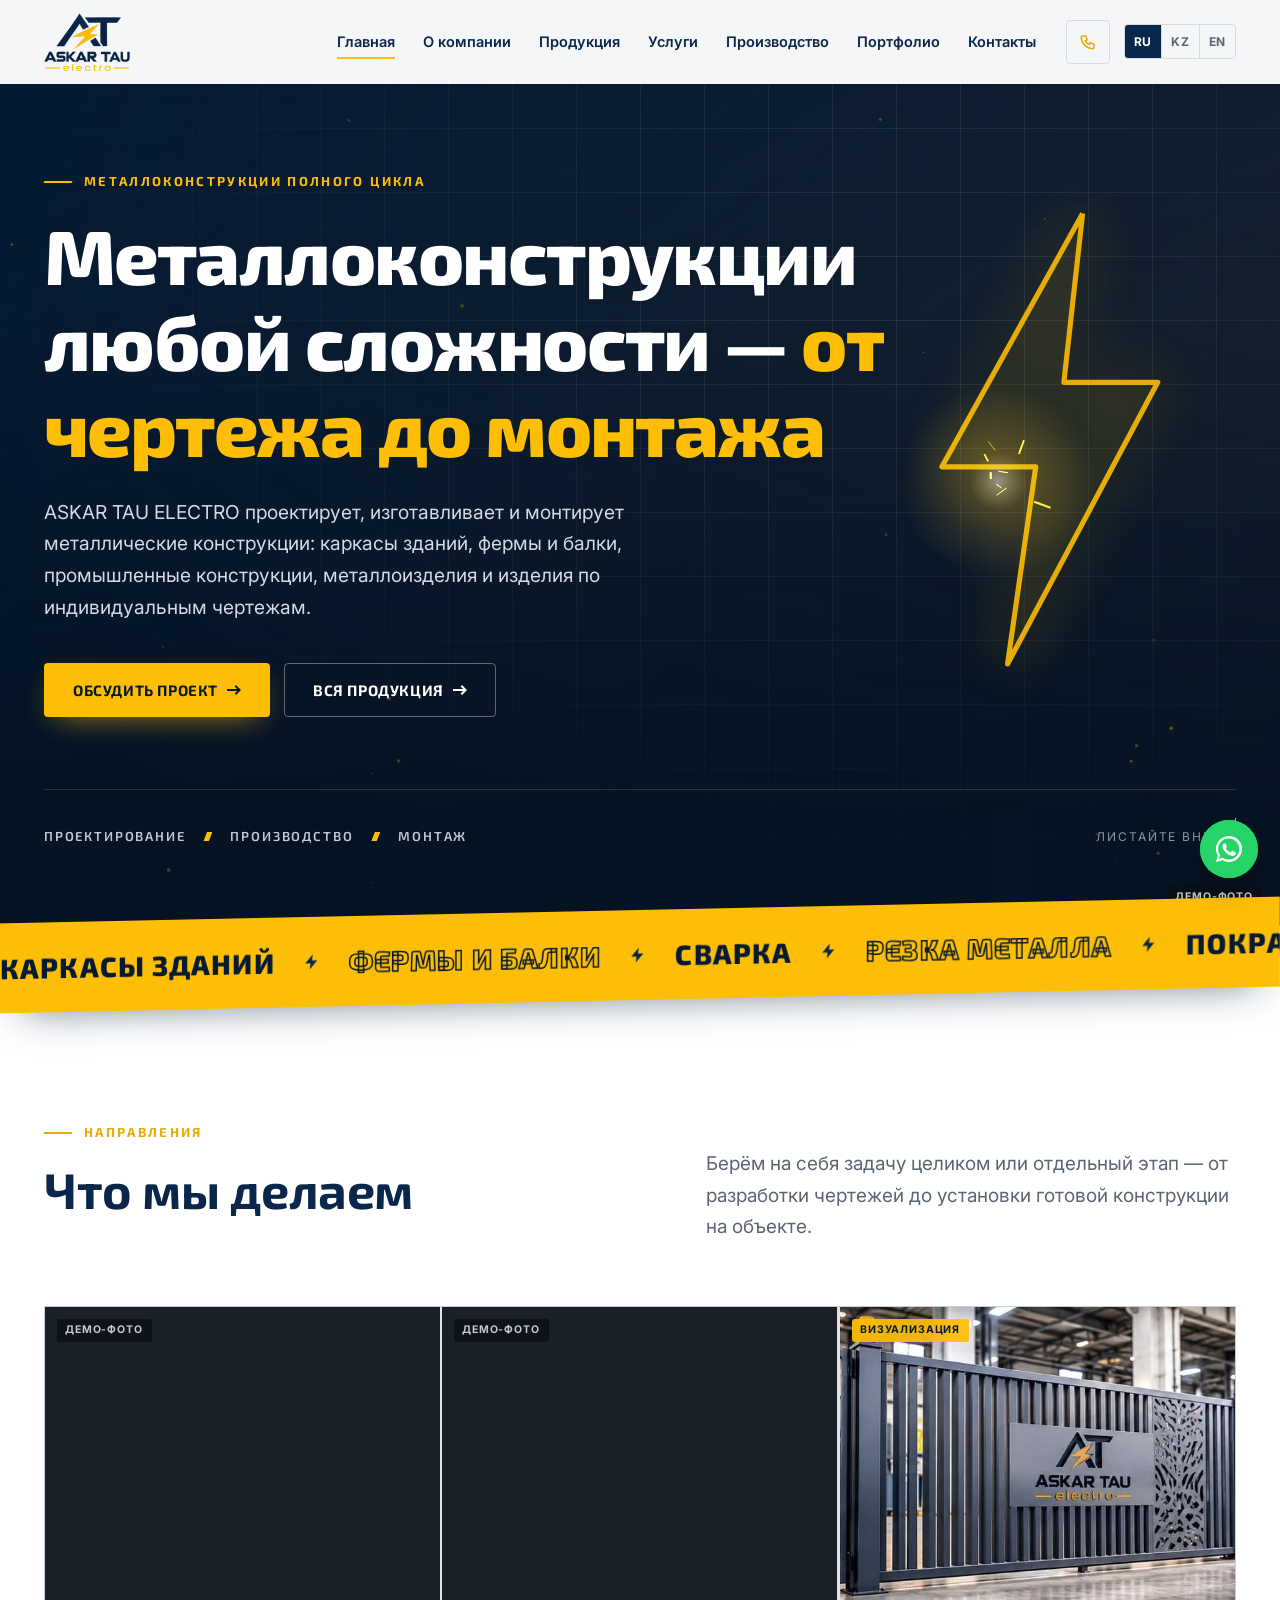
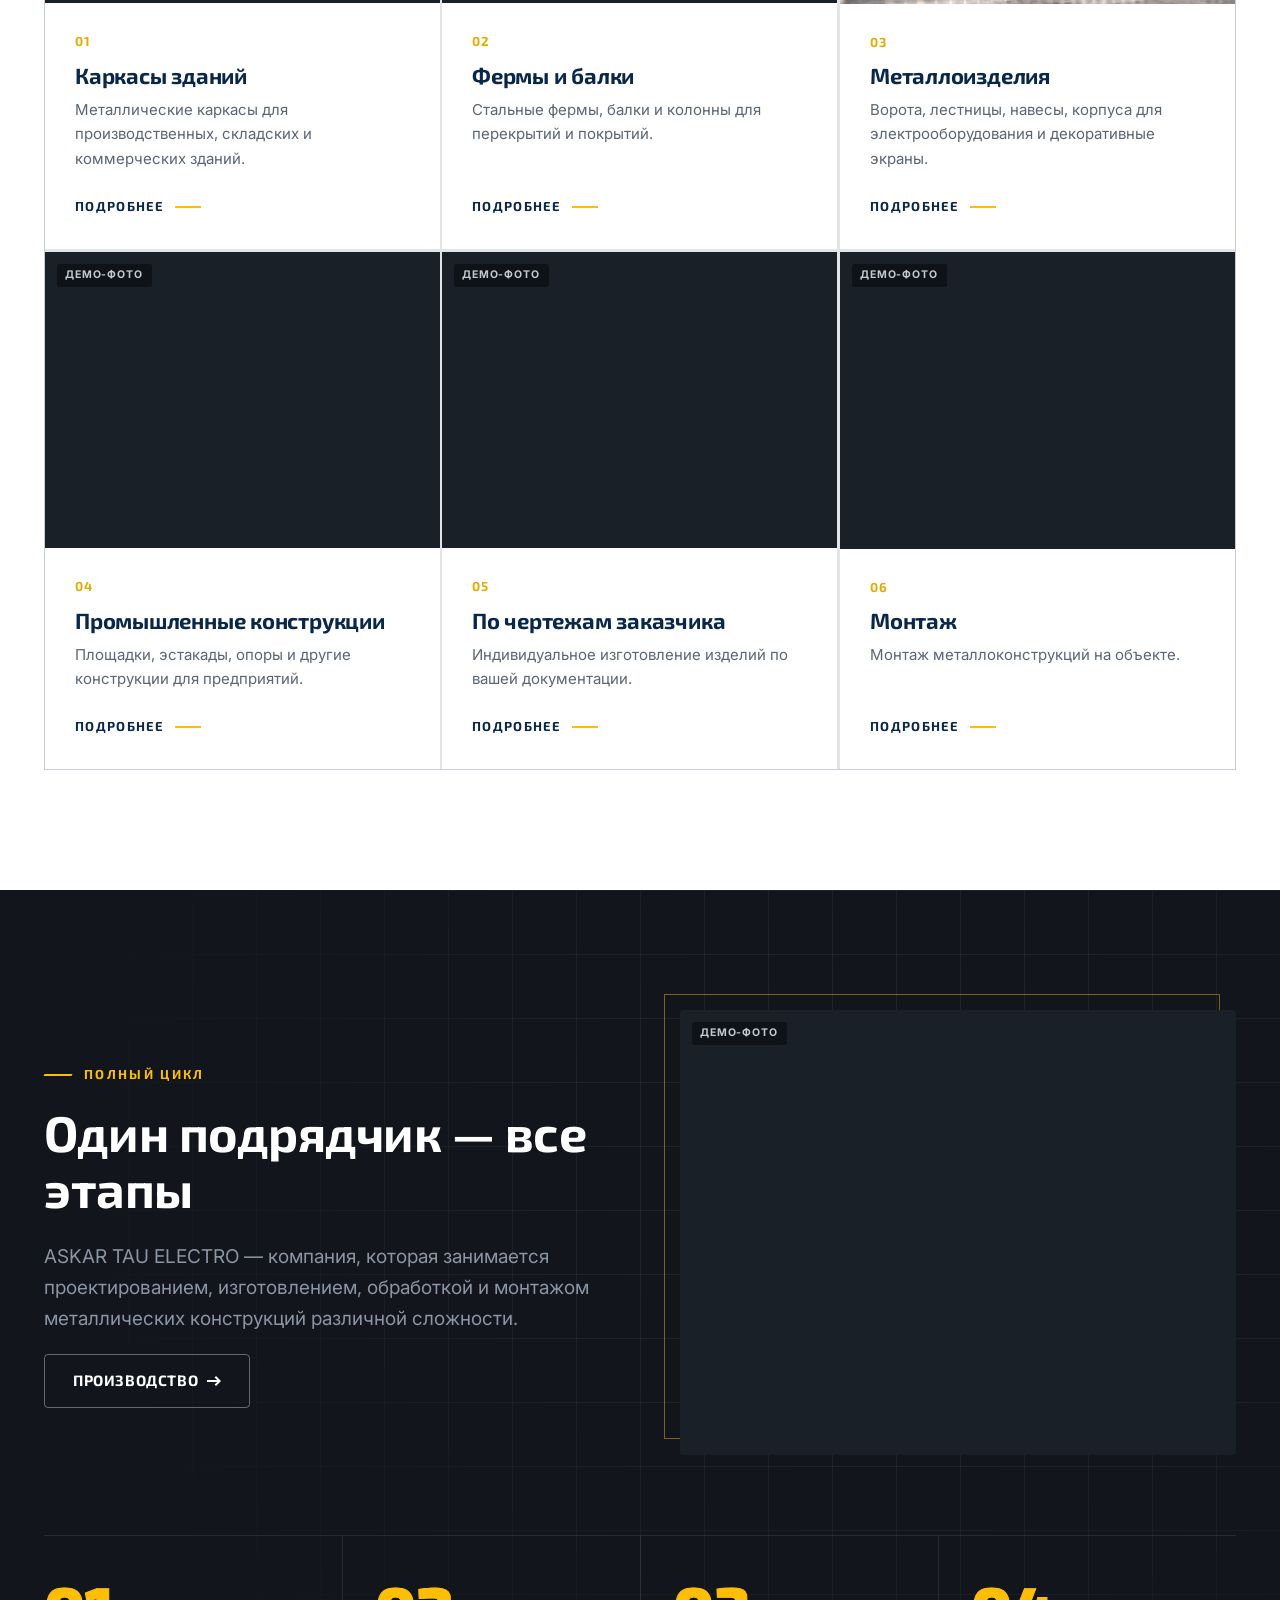
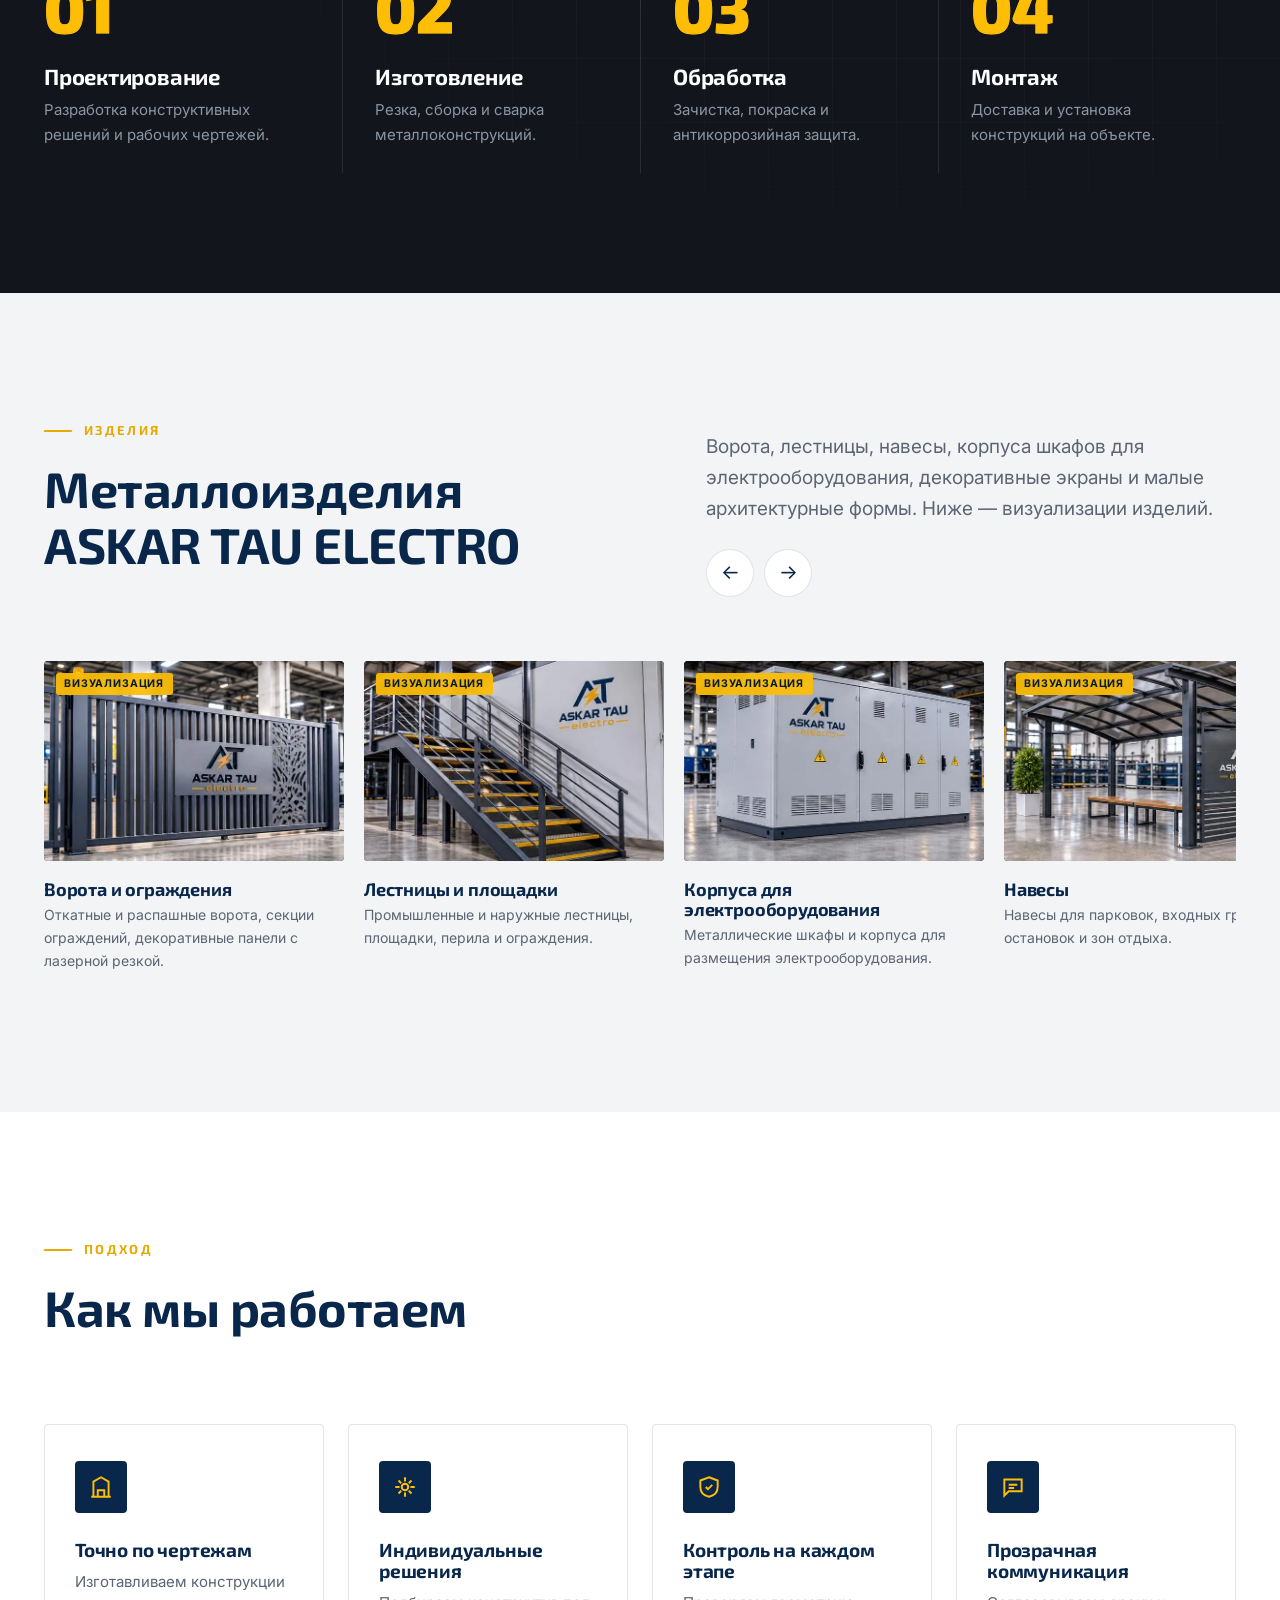
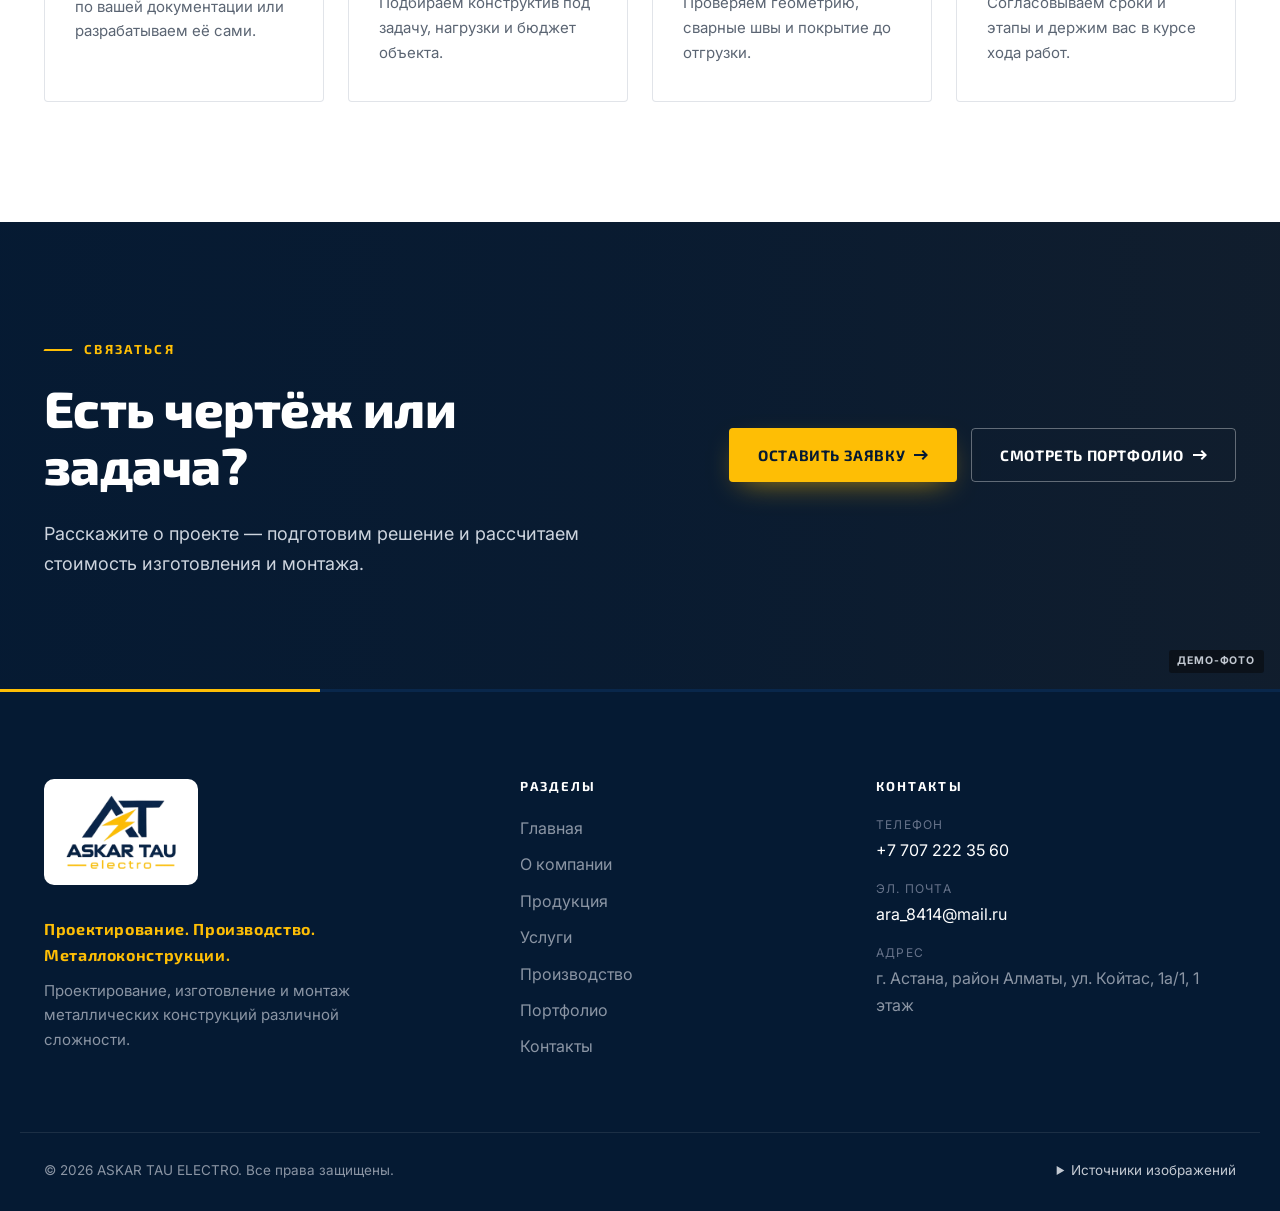
==== index.html @ 959a361f "Внутренние страницы: анимированные шапки, навигация по разделам, номера услуг, линия этапов, кнопки " ====
<!DOCTYPE html>
<html lang="ru">
<head>
  <meta charset="utf-8">
  <meta name="viewport" content="width=device-width, initial-scale=1">
  <title>ASKAR TAU ELECTRO — проектирование, производство и монтаж металлоконструкций</title>
  <meta name="description" content="ASKAR TAU ELECTRO: проектирование, изготовление и монтаж металлоконструкций — каркасы зданий, фермы, балки, промышленные конструкции и изделия по чертежам заказчика.">
  <meta name="theme-color" content="#09274b">
  <meta property="og:title" content="ASKAR TAU ELECTRO">
  <meta property="og:description" content="Проектирование. Производство. Металлоконструкции.">
  <meta property="og:image" content="assets/brand/logo-original.jpg">
  <link rel="icon" type="image/png" href="assets/brand/favicon.png">
  <link rel="apple-touch-icon" href="assets/brand/apple-touch-icon.png">
  <link rel="preconnect" href="https://fonts.googleapis.com">
  <link rel="preconnect" href="https://fonts.gstatic.com" crossorigin>
  <link rel="preconnect" href="https://images.unsplash.com">
  <link rel="stylesheet" href="https://fonts.googleapis.com/css2?family=Exo+2:wght@500;600;700;800&family=Inter:wght@400;500;600;700&display=swap">
  <link rel="stylesheet" href="assets/css/style.css?v=7">
  <link rel="stylesheet" href="assets/css/effects.css?v=7">
</head>
<body data-page="home">
<header id="site-header"></header>

<main>
  <!-- ============ HERO ============ -->
  <section class="hero">
    <div class="hero__media media">
      <img data-img="hero" data-eager fetchpriority="high" sizes="100vw" alt="">
    </div>
    <div class="grid-bg"></div>
    <div class="container hero__inner">
      <span class="eyebrow reveal" data-i18n="hero.eyebrow"></span>
      <h1 class="hero__title reveal reveal-d1" data-i18n="hero.title"></h1>
      <p class="hero__text reveal reveal-d2" data-i18n="hero.text"></p>
      <div class="hero__actions reveal reveal-d3">
        <a href="contacts.html#form" class="btn btn--primary" data-i18n="cta.discuss"></a>
        <a href="products.html" class="btn btn--ghost" data-i18n="cta.allProducts"></a>
      </div>
      <div class="hero__bar">
        <ul class="hero__chips">
          <li data-i18n="hero.chip1"></li><li data-i18n="hero.chip2"></li><li data-i18n="hero.chip3"></li>
        </ul>
        <span class="hero__scroll" data-i18n="hero.scroll"></span>
      </div>
    </div>
  </section>


  <!-- ============ БЕГУЩАЯ СТРОКА ============ -->
  <div class="ticker" aria-hidden="true"><div class="ticker__track"><span class="ticker__item" data-i18n="dir.frames"></span><span class="ticker__item" data-i18n="dir.trusses"></span><span class="ticker__item" data-i18n="tick.weld"></span><span class="ticker__item" data-i18n="tick.cut"></span><span class="ticker__item" data-i18n="tick.paint"></span><span class="ticker__item" data-i18n="hero.chip3"></span><span class="ticker__item" data-i18n="tick.items"></span><span class="ticker__item" data-i18n="hero.chip1"></span><span class="ticker__item" data-i18n="dir.frames"></span><span class="ticker__item" data-i18n="dir.trusses"></span><span class="ticker__item" data-i18n="tick.weld"></span><span class="ticker__item" data-i18n="tick.cut"></span><span class="ticker__item" data-i18n="tick.paint"></span><span class="ticker__item" data-i18n="hero.chip3"></span><span class="ticker__item" data-i18n="tick.items"></span><span class="ticker__item" data-i18n="hero.chip1"></span></div></div>

  <!-- ============ НАПРАВЛЕНИЯ ============ -->
  <section class="section">
    <div class="container">
      <div class="section-head">
        <div>
          <span class="eyebrow" data-i18n="home.dirs.eyebrow"></span>
          <h2 class="h2 reveal" data-i18n="home.dirs.title"></h2>
        </div>
        <p class="lead reveal reveal-d1" data-i18n="home.dirs.text"></p>
      </div>
      <div class="cards">
        <a href="products.html#frames" class="card reveal">
          <div class="media"><img data-img="frames" data-max="1080" data-sizes="(max-width:680px) 100vw, (max-width:1080px) 50vw, 33vw" alt=""></div>
          <div class="card__body"><span class="card__num">01</span><h3 class="card__title" data-i18n="dir.frames"></h3><p class="card__text" data-i18n="dir.frames.t"></p><span class="card__link" data-i18n="cta.more"></span></div>
        </a>
        <a href="products.html#trusses" class="card reveal reveal-d1">
          <div class="media"><img data-img="trusses" data-max="1080" data-sizes="(max-width:680px) 100vw, (max-width:1080px) 50vw, 33vw" alt=""></div>
          <div class="card__body"><span class="card__num">02</span><h3 class="card__title" data-i18n="dir.trusses"></h3><p class="card__text" data-i18n="dir.trusses.t"></p><span class="card__link" data-i18n="cta.more"></span></div>
        </a>
        <a href="products.html#gates" class="card reveal reveal-d2">
          <div class="media"><img data-img="pGateLaser" data-max="1080" data-sizes="(max-width:680px) 100vw, (max-width:1080px) 50vw, 33vw" alt=""></div>
          <div class="card__body"><span class="card__num">03</span><h3 class="card__title" data-i18n="prod.g2"></h3><p class="card__text" data-i18n="dir.items.t"></p><span class="card__link" data-i18n="cta.more"></span></div>
        </a>
        <a href="products.html#industrial" class="card reveal">
          <div class="media"><img data-img="industrial" data-max="1080" data-sizes="(max-width:680px) 100vw, (max-width:1080px) 50vw, 33vw" alt=""></div>
          <div class="card__body"><span class="card__num">04</span><h3 class="card__title" data-i18n="dir.industrial"></h3><p class="card__text" data-i18n="dir.industrial.t"></p><span class="card__link" data-i18n="cta.more"></span></div>
        </a>
        <a href="products.html#custom" class="card reveal reveal-d1">
          <div class="media"><img data-img="drawing" data-max="1080" data-sizes="(max-width:680px) 100vw, (max-width:1080px) 50vw, 33vw" alt=""></div>
          <div class="card__body"><span class="card__num">05</span><h3 class="card__title" data-i18n="dir.custom"></h3><p class="card__text" data-i18n="dir.custom.t"></p><span class="card__link" data-i18n="cta.more"></span></div>
        </a>
        <a href="services.html#montage" class="card reveal reveal-d2">
          <div class="media"><img data-img="montage" data-max="1080" data-sizes="(max-width:680px) 100vw, (max-width:1080px) 50vw, 33vw" alt=""></div>
          <div class="card__body"><span class="card__num">06</span><h3 class="card__title" data-i18n="dir.montage"></h3><p class="card__text" data-i18n="dir.montage.t"></p><span class="card__link" data-i18n="cta.more"></span></div>
        </a>
      </div>
    </div>
  </section>

  <!-- ============ ПОЛНЫЙ ЦИКЛ ============ -->
  <section class="section section--dark grid-bg">
    <div class="container">
      <div class="split-media">
        <div>
          <span class="eyebrow" data-i18n="home.cycle.eyebrow"></span>
          <h2 class="h2 reveal" data-i18n="home.cycle.title"></h2>
          <p class="lead reveal reveal-d1" data-i18n="about.lead"></p>
          <a href="production.html" class="btn btn--ghost reveal reveal-d2" data-i18n="nav.production"></a>
        </div>
        <div class="frame-deco reveal reveal-d1">
          <div class="media"><img data-img="welding" data-max="1600" data-sizes="(max-width:1080px) 100vw, 50vw" alt=""></div>
        </div>
      </div>
      <div class="cycle">
        <div class="cycle__item reveal"><div class="cycle__num">01</div><h3 data-i18n="cycle.1"></h3><p data-i18n="cycle.1.t"></p></div>
        <div class="cycle__item reveal reveal-d1"><div class="cycle__num">02</div><h3 data-i18n="cycle.2"></h3><p data-i18n="cycle.2.t"></p></div>
        <div class="cycle__item reveal reveal-d2"><div class="cycle__num">03</div><h3 data-i18n="cycle.3"></h3><p data-i18n="cycle.3.t"></p></div>
        <div class="cycle__item reveal reveal-d3"><div class="cycle__num">04</div><h3 data-i18n="cycle.4"></h3><p data-i18n="cycle.4.t"></p></div>
      </div>
    </div>
  </section>

  <!-- ============ ИЗДЕЛИЯ (визуализации) ============ -->
  <section class="section section--paper">
    <div class="container">
      <div class="section-head">
        <div>
          <span class="eyebrow" data-i18n="home.items.eyebrow"></span>
          <h2 class="h2 reveal" data-i18n="home.items.title"></h2>
        </div>
        <div>
          <p class="lead reveal reveal-d1" data-i18n="home.items.text"></p>
          <div class="rail-controls" style="margin-top:24px">
            <button class="rail-btn" type="button" data-rail="-1" aria-label="Назад">←</button>
            <button class="rail-btn" type="button" data-rail="1" aria-label="Вперёд">→</button>
          </div>
        </div>
      </div>
      <div class="rail" id="rail">
        <a class="rail__item" href="products.html#gates"><div class="media"><img data-img="pGateLaser" alt=""></div><h3 data-i18n="prod.gates"></h3><p data-i18n="prod.gates.t"></p></a>
        <a class="rail__item" href="products.html#stairs"><div class="media"><img data-img="pStairsYellow" alt=""></div><h3 data-i18n="prod.stairs"></h3><p data-i18n="prod.stairs.t"></p></a>
        <a class="rail__item" href="products.html#cabinets"><div class="media"><img data-img="pCabinetClosed" alt=""></div><h3 data-i18n="prod.cabinets"></h3><p data-i18n="prod.cabinets.t"></p></a>
        <a class="rail__item" href="products.html#canopies"><div class="media"><img data-img="pCanopyArch" alt=""></div><h3 data-i18n="prod.canopies"></h3><p data-i18n="prod.canopies.t"></p></a>
        <a class="rail__item" href="products.html#screens"><div class="media"><img data-img="pAcOrnament" alt=""></div><h3 data-i18n="prod.screens"></h3><p data-i18n="prod.screens.t"></p></a>
        <a class="rail__item" href="products.html#urban"><div class="media"><img data-img="pUrban" alt=""></div><h3 data-i18n="prod.urban"></h3><p data-i18n="prod.urban.t"></p></a>
      </div>
    </div>
  </section>

  <!-- ============ ПОДХОД ============ -->
  <section class="section">
    <div class="container">
      <div class="section-head section-head--single">
        <div><span class="eyebrow" data-i18n="home.approach.eyebrow"></span><h2 class="h2 reveal" data-i18n="home.approach.title"></h2></div>
      </div>
      <div class="approach">
        <div class="approach__item reveal">
          <div class="approach__icon"><svg viewBox="0 0 24 24"><path d="M3 21h18M5 21V7l7-4 7 4v14M9 21v-6h6v6"/></svg></div>
          <h3 data-i18n="appr.1"></h3><p data-i18n="appr.1.t"></p>
        </div>
        <div class="approach__item reveal reveal-d1">
          <div class="approach__icon"><svg viewBox="0 0 24 24"><path d="M12 3v4M12 17v4M3 12h4M17 12h4M6 6l2.5 2.5M15.5 15.5 18 18M6 18l2.5-2.5M15.5 8.5 18 6"/><circle cx="12" cy="12" r="3"/></svg></div>
          <h3 data-i18n="appr.2"></h3><p data-i18n="appr.2.t"></p>
        </div>
        <div class="approach__item reveal reveal-d2">
          <div class="approach__icon"><svg viewBox="0 0 24 24"><path d="M9 12l2 2 4-4"/><path d="M12 3l8 3v6c0 5-3.5 8-8 9-4.5-1-8-4-8-9V6z"/></svg></div>
          <h3 data-i18n="appr.3"></h3><p data-i18n="appr.3.t"></p>
        </div>
        <div class="approach__item reveal reveal-d3">
          <div class="approach__icon"><svg viewBox="0 0 24 24"><path d="M4 5h16v11H8l-4 4z"/><path d="M8 10h8M8 13h5"/></svg></div>
          <h3 data-i18n="appr.4"></h3><p data-i18n="appr.4.t"></p>
        </div>
      </div>
    </div>
  </section>

  <!-- ============ CTA ============ -->
  <section class="cta">
    <div class="media"><img data-img="ctaSparks" data-sizes="100vw" alt=""></div>
    <div class="container cta__inner">
      <div>
        <span class="eyebrow" data-i18n="cta.contact"></span>
        <h2 class="reveal" data-i18n="home.cta.title"></h2>
        <p class="reveal reveal-d1" data-i18n="home.cta.text"></p>
      </div>
      <div class="cta__actions reveal reveal-d2">
        <a href="contacts.html#form" class="btn btn--primary" data-i18n="cta.request"></a>
        <a href="portfolio.html" class="btn btn--ghost" data-i18n="cta.portfolio"></a>
      </div>
    </div>
  </section>
</main>

<footer id="site-footer"></footer>

<script src="assets/js/config.js?v=7"></script>
<script src="assets/js/images.js?v=7"></script>
<script src="assets/js/i18n.js?v=7"></script>
<script src="assets/js/main.js?v=7"></script>
<script src="assets/js/effects.js?v=7"></script>
<script>
  // Прокрутка ленты изделий кнопками
  document.querySelectorAll("[data-rail]").forEach(function (b) {
    b.addEventListener("click", function () {
      var r = document.getElementById("rail");
      r.scrollBy({ left: r.clientWidth * 0.8 * parseInt(b.dataset.rail, 10), behavior: "smooth" });
    });
  });
</script>
</body>
</html>
---- assets/css/style.css ----
/* =====================================================================
   ASKAR TAU ELECTRO — стили сайта
   Фирменные цвета взяты из логотипа:
     тёмно-синий  #09274B   ·   жёлтый (молния) #FEBE05
   ===================================================================== */
:root {
  --navy: #09274b;
  --navy-700: #0d3260;
  --navy-900: #051a33;
  --yellow: #febe05;
  --yellow-600: #e6aa00;
  --graphite: #12161c;
  --graphite-2: #1a2028;
  --graphite-3: #242b35;
  --steel: #8b95a4;
  --steel-light: #c3c9d2;
  --paper: #f3f4f6;
  --white: #ffffff;
  --ink: #0f141a;
  --muted: #5b6573;
  --line-dark: rgba(255, 255, 255, .09);
  --line-light: rgba(9, 39, 75, .12);

  --font-head: "Exo 2", "Segoe UI", system-ui, sans-serif;
  --font-body: "Inter", "Segoe UI", system-ui, -apple-system, sans-serif;

  --radius: 4px;
  --radius-lg: 10px;
  --container: 1240px;
  --header-h: 84px;
  --ease: cubic-bezier(.2, .7, .2, 1);
  --shadow: 0 20px 50px -20px rgba(5, 26, 51, .35);
}

/* ---------- База ---------- */
*, *::before, *::after { box-sizing: border-box; }
html { scroll-behavior: smooth; -webkit-text-size-adjust: 100%; }
body {
  margin: 0; font-family: var(--font-body); font-size: 16px; line-height: 1.65;
  color: var(--ink); background: var(--white); -webkit-font-smoothing: antialiased;
}
body.no-scroll, body.menu-open { overflow: hidden; }
img { max-width: 100%; display: block; }
a { color: inherit; text-decoration: none; }
h1, h2, h3, h4 { font-family: var(--font-head); line-height: 1.12; margin: 0 0 .5em; letter-spacing: -.01em; }
p { margin: 0 0 1em; }
ul { margin: 0; padding: 0; list-style: none; }
button { font: inherit; cursor: pointer; }
:focus-visible { outline: 2px solid var(--yellow); outline-offset: 3px; }
.sr-only { position: absolute; width: 1px; height: 1px; overflow: hidden; clip: rect(0 0 0 0); white-space: nowrap; }
.container { width: 100%; max-width: var(--container); margin: 0 auto; padding: 0 24px; }
[hidden] { display: none !important; }

/* ---------- Кнопки ---------- */
.btn {
  display: inline-flex; align-items: center; justify-content: center; gap: .6em;
  height: 54px; padding: 0 28px; border-radius: var(--radius); border: 1px solid transparent;
  font-family: var(--font-head); font-weight: 700; font-size: 15px; letter-spacing: .04em; text-transform: uppercase;
  transition: background .25s var(--ease), color .25s var(--ease), border-color .25s var(--ease), transform .25s var(--ease);
  white-space: nowrap;
}
.btn::after { content: ""; width: 14px; height: 10px; background: currentColor;
  -webkit-mask: url("data:image/svg+xml,%3Csvg xmlns='http://www.w3.org/2000/svg' viewBox='0 0 14 10'%3E%3Cpath d='M9 0l5 5-5 5-1.4-1.4L10.2 6H0V4h10.2L7.6 1.4z'/%3E%3C/svg%3E") center/contain no-repeat;
          mask: url("data:image/svg+xml,%3Csvg xmlns='http://www.w3.org/2000/svg' viewBox='0 0 14 10'%3E%3Cpath d='M9 0l5 5-5 5-1.4-1.4L10.2 6H0V4h10.2L7.6 1.4z'/%3E%3C/svg%3E") center/contain no-repeat;
  transition: transform .25s var(--ease); }
.btn:hover::after { transform: translateX(4px); }
.btn--primary { background: var(--yellow); color: var(--navy-900); }
.btn--primary:hover { background: #ffd034; }
.btn--ghost { border-color: rgba(255, 255, 255, .35); color: var(--white); }
.btn--ghost:hover { border-color: var(--yellow); color: var(--yellow); }
.btn--navy { background: var(--navy); color: var(--white); }
.btn--navy:hover { background: var(--navy-700); }
.btn--outline { border-color: var(--line-light); color: var(--navy); }
.btn--outline:hover { border-color: var(--navy); }
.btn--sm { height: 44px; padding: 0 20px; font-size: 13px; }
.btn--sm::after { display: none; }

/* ---------- Шапка ---------- */
.header {
  position: fixed; inset: 0 0 auto; z-index: 100; height: var(--header-h);
  background: rgba(255, 255, 255, .96); backdrop-filter: saturate(1.4) blur(12px); -webkit-backdrop-filter: saturate(1.4) blur(12px);
  border-bottom: 1px solid transparent; transition: box-shadow .3s, border-color .3s, height .3s;
}
.header.is-scrolled { box-shadow: 0 10px 30px -18px rgba(5, 26, 51, .35); border-bottom-color: var(--line-light); }
.header::after { content: ""; position: absolute; left: 0; bottom: -1px; height: 2px; width: 100%;
  background: linear-gradient(90deg, var(--yellow) 0 120px, transparent 120px); transform-origin: left; transform: scaleX(0); transition: transform .5s var(--ease); }
.header.is-scrolled::after { transform: scaleX(1); }
.header__inner { height: 100%; display: flex; align-items: center; gap: 28px; }
.header__logo { flex: none; display: block; }
.header__logo img { height: 58px; width: auto; }
.nav { display: flex; align-items: center; gap: 4px; margin-left: auto; }
.nav__link {
  position: relative; padding: 10px 12px; font-size: 14.5px; font-weight: 600; color: var(--navy);
  border-radius: var(--radius); transition: color .2s;
}
.nav__link::after { content: ""; position: absolute; left: 12px; right: 12px; bottom: 4px; height: 2px; background: var(--yellow);
  transform: scaleX(0); transform-origin: left; transition: transform .3s var(--ease); }
.nav__link:hover::after, .nav__link.is-active::after { transform: scaleX(1); }
.nav__mobile-extra { display: none; }
.header__actions { display: flex; align-items: center; gap: 14px; }
.lang { display: inline-flex; border: 1px solid var(--line-light); border-radius: var(--radius); overflow: hidden; }
.lang__btn { border: 0; background: none; padding: 7px 9px; font-size: 12px; font-weight: 700; letter-spacing: .06em; color: var(--muted); }
.lang__btn + .lang__btn { border-left: 1px solid var(--line-light); }
.lang__btn.is-active { background: var(--navy); color: var(--white); }
.burger { display: none; width: 46px; height: 46px; border: 1px solid var(--line-light); border-radius: var(--radius); background: none; position: relative; }
.burger span:not(.sr-only) { position: absolute; left: 12px; right: 12px; height: 2px; background: var(--navy); transition: transform .3s, opacity .3s; }
.burger span:nth-child(1) { top: 15px; } .burger span:nth-child(2) { top: 22px; } .burger span:nth-child(3) { top: 29px; }
.menu-open .burger span:nth-child(1) { transform: translateY(7px) rotate(45deg); }
.menu-open .burger span:nth-child(2) { opacity: 0; }
.menu-open .burger span:nth-child(3) { transform: translateY(-7px) rotate(-45deg); }

/* ---------- Общие секции ---------- */
.section { padding: 120px 0; position: relative; }
.section--dark { background: var(--graphite); color: var(--steel-light); }
.section--dark h2, .section--dark h3 { color: var(--white); }
.section--paper { background: var(--paper); }
.section--navy { background: var(--navy-900); color: var(--steel-light); }
.section--navy h2, .section--navy h3 { color: var(--white); }
.grid-bg::before { /* «инженерная» сетка */
  content: ""; position: absolute; inset: 0; pointer-events: none;
  background-image: linear-gradient(var(--line-dark) 1px, transparent 1px), linear-gradient(90deg, var(--line-dark) 1px, transparent 1px);
  background-size: 64px 64px; mask-image: radial-gradient(ellipse at 70% 30%, #000 0%, transparent 70%);
  -webkit-mask-image: radial-gradient(ellipse at 70% 30%, #000 0%, transparent 70%);
}
.section > .container { position: relative; }
.eyebrow {
  display: inline-flex; align-items: center; gap: 12px; margin-bottom: 18px;
  font-family: var(--font-head); font-size: 13px; font-weight: 700; letter-spacing: .18em; text-transform: uppercase; color: var(--yellow-600);
}
.section--dark .eyebrow, .section--navy .eyebrow, .hero .eyebrow, .page-hero .eyebrow, .cta .eyebrow { color: var(--yellow); }
.eyebrow::before { content: ""; width: 28px; height: 2px; background: currentColor; transform: skewX(-30deg); }
.h2 { font-size: clamp(30px, 4vw, 50px); font-weight: 700; color: var(--navy); max-width: 16em; }
.section--dark .h2, .section--navy .h2 { color: var(--white); }
.lead { font-size: clamp(17px, 1.5vw, 19px); color: var(--muted); max-width: 62ch; }
.section--dark .lead, .section--navy .lead { color: var(--steel); }
.section-head { display: grid; grid-template-columns: 1.1fr 1fr; gap: 40px 80px; align-items: end; margin-bottom: 64px; }
.section-head .lead { margin: 0; }
.section-head--single { grid-template-columns: 1fr; }

/* ---------- Медиа и бейджи ---------- */
.media { position: relative; overflow: hidden; background: var(--graphite-2); }
.media img { width: 100%; height: 100%; object-fit: cover; opacity: 0; transform: scale(1.02);
  transition: opacity .7s var(--ease), transform 1.2s var(--ease); }
.media img.is-loaded { opacity: 1; transform: none; }
.badge {
  position: absolute; z-index: 3; top: 12px; left: 12px; padding: 4px 9px 4px 8px; border-radius: 3px;
  font-size: 10.5px; font-weight: 700; letter-spacing: .08em; text-transform: uppercase; line-height: 1.4;
  background: rgba(10, 14, 20, .72); color: var(--steel-light); backdrop-filter: blur(6px); -webkit-backdrop-filter: blur(6px);
  pointer-events: none;
}
.badge--render { background: rgba(254, 190, 5, .92); color: var(--navy-900); }
.ph {
  display: inline-flex; align-items: center; gap: 8px; color: var(--steel); font-style: normal; font-size: .95em;
}
.ph::before { content: ""; width: 6px; height: 6px; border-radius: 50%; background: var(--yellow); box-shadow: 0 0 0 4px rgba(254, 190, 5, .18); }

/* ---------- HERO (главная) ---------- */
.hero { position: relative; min-height: 100svh; display: flex; align-items: flex-end; color: var(--white); background: var(--navy-900); overflow: hidden; }
.hero__media { position: absolute; inset: 0; }
.hero__media img { animation: heroZoom 18s var(--ease) forwards; }
@keyframes heroZoom { from { transform: scale(1.12); } to { transform: scale(1); } }
.hero__media::after { content: ""; position: absolute; inset: 0; z-index: 1;
  background:
    linear-gradient(180deg, rgba(5, 26, 51, .55) 0%, rgba(5, 26, 51, .25) 35%, rgba(5, 18, 34, .92) 88%),
    linear-gradient(90deg, rgba(5, 26, 51, .92) 0%, rgba(5, 26, 51, .45) 55%, rgba(5, 26, 51, .1) 100%); }
.hero .grid-bg { position: absolute; inset: 0; z-index: 1; }
.hero__inner { position: relative; z-index: 2; padding: calc(var(--header-h) + 80px) 24px 72px; width: 100%; }
.hero__title { font-size: clamp(38px, 6vw, 84px); font-weight: 800; max-width: 13em; margin-bottom: 28px; letter-spacing: -.02em; }
.hero__title em { font-style: normal; color: var(--yellow); }
.hero__text { font-size: clamp(17px, 1.5vw, 20px); max-width: 58ch; color: #d4dae3; margin-bottom: 40px; }
.hero__actions { display: flex; flex-wrap: wrap; gap: 14px; }
.hero__bar { margin-top: 72px; padding-top: 28px; border-top: 1px solid rgba(255, 255, 255, .14);
  display: flex; flex-wrap: wrap; align-items: center; justify-content: space-between; gap: 20px; }
.hero__chips { display: flex; flex-wrap: wrap; gap: 0; }
.hero__chips li { font-family: var(--font-head); font-weight: 600; letter-spacing: .14em; text-transform: uppercase; font-size: 13px; color: var(--steel-light);
  display: flex; align-items: center; }
.hero__chips li + li::before { content: ""; width: 9px; height: 9px; margin: 0 18px; background: var(--yellow); clip-path: polygon(40% 0, 100% 0, 60% 100%, 0 100%); }
.hero__scroll { font-size: 12px; letter-spacing: .16em; text-transform: uppercase; color: var(--steel); display: flex; align-items: center; gap: 12px; }
.hero__scroll::after { content: ""; width: 1px; height: 36px; background: linear-gradient(var(--yellow), transparent); animation: drop 2s infinite; }
@keyframes drop { 0% { transform: scaleY(0); transform-origin: top; } 50% { transform: scaleY(1); transform-origin: top; } 51% { transform-origin: bottom; } 100% { transform: scaleY(0); transform-origin: bottom; } }

/* ---------- Заголовок внутренних страниц ---------- */
.page-hero { position: relative; color: var(--white); background: var(--navy-900); overflow: hidden; padding: calc(var(--header-h) + 110px) 0 90px; }
.page-hero .media { position: absolute; inset: 0; background: var(--navy-900); }
.page-hero .media::after { content: ""; position: absolute; inset: 0; z-index: 1;
  background: linear-gradient(90deg, rgba(5, 26, 51, .95) 0%, rgba(5, 26, 51, .7) 50%, rgba(5, 26, 51, .35) 100%), linear-gradient(0deg, rgba(5, 18, 34, .8), transparent 60%); }
.page-hero .badge { top: auto; bottom: 16px; left: auto; right: 16px; }
.page-hero .container { position: relative; z-index: 2; }
.page-hero h1 { font-size: clamp(34px, 5vw, 64px); font-weight: 800; max-width: 16em; margin-bottom: 22px; }
.page-hero p { font-size: clamp(17px, 1.4vw, 19px); color: #cdd4de; max-width: 60ch; margin: 0; }
.crumbs { display: flex; gap: 10px; font-size: 13px; color: var(--steel); margin-bottom: 26px; }
.crumbs a:hover { color: var(--yellow); }
.crumbs span::before { content: "/"; margin-right: 10px; opacity: .5; }

/* ---------- Карточки направлений ---------- */
.cards { display: grid; grid-template-columns: repeat(3, 1fr); gap: 2px; background: var(--line-light); border: 1px solid var(--line-light); }
.card { position: relative; background: var(--white); display: flex; flex-direction: column; overflow: hidden; isolation: isolate; }
.card .media { aspect-ratio: 4 / 3; }
.card .media img { transition: opacity .7s var(--ease), transform .9s var(--ease); }
.card:hover .media img.is-loaded { transform: scale(1.06); }
.card__body { padding: 28px 30px 32px; display: flex; flex-direction: column; gap: 10px; flex: 1; }
.card__num { font-family: var(--font-head); font-weight: 700; font-size: 13px; color: var(--yellow-600); letter-spacing: .1em; }
.card__title { font-size: 22px; font-weight: 700; color: var(--navy); margin: 0; }
.card__text { color: var(--muted); margin: 0; font-size: 15px; }
.card__link { margin-top: auto; padding-top: 14px; font-family: var(--font-head); font-size: 13px; font-weight: 700; letter-spacing: .1em; text-transform: uppercase; color: var(--navy);
  display: inline-flex; align-items: center; gap: 10px; }
.card__link::after { content: ""; width: 26px; height: 2px; background: var(--yellow); transition: width .3s var(--ease); }
.card:hover .card__link::after { width: 44px; }
.card::before { content: ""; position: absolute; left: 0; top: 0; height: 3px; width: 0; background: var(--yellow); z-index: 4; transition: width .5s var(--ease); }
.card:hover::before { width: 100%; }

/* ---------- Цикл / шаги ---------- */
.cycle { display: grid; grid-template-columns: repeat(4, 1fr); border-top: 1px solid var(--line-dark); }
.cycle__item { padding: 40px 32px 10px 0; position: relative; }
.cycle__item + .cycle__item { padding-left: 32px; border-left: 1px solid var(--line-dark); }
.cycle__num { font-family: var(--font-head); font-size: 64px; font-weight: 800; line-height: 1; color: transparent; -webkit-text-stroke: 1px rgba(254, 190, 5, .6); margin-bottom: 24px; }
.cycle__item h3 { font-size: 22px; margin-bottom: 10px; }
.cycle__item p { color: var(--steel); font-size: 15px; }
.split-media { display: grid; grid-template-columns: 1fr 1fr; gap: 80px; align-items: center; margin-bottom: 80px; }
.split-media .media { aspect-ratio: 5 / 4; border-radius: var(--radius); }
.frame-deco { position: relative; }
.frame-deco::before { content: ""; position: absolute; inset: -16px 16px 16px -16px; border: 1px solid rgba(254, 190, 5, .45); z-index: 0; pointer-events: none; }
.frame-deco .media { z-index: 1; }

/* ---------- Галерея изделий (горизонтальная) ---------- */
.rail { display: grid; grid-auto-flow: column; grid-auto-columns: minmax(300px, 30%); gap: 20px; overflow-x: auto; scroll-snap-type: x mandatory;
  padding-bottom: 20px; scrollbar-width: thin; scrollbar-color: var(--yellow) transparent; }
.rail::-webkit-scrollbar { height: 4px; } .rail::-webkit-scrollbar-thumb { background: var(--yellow); }
.rail__item { scroll-snap-align: start; }
.rail__item .media { aspect-ratio: 3 / 2; border-radius: var(--radius); }
.rail__item h3 { font-size: 18px; margin: 18px 0 4px; color: var(--navy); }
.rail__item p { font-size: 14px; color: var(--muted); margin: 0; }
.rail-controls { display: flex; gap: 10px; }
.rail-btn { width: 48px; height: 48px; border-radius: 50%; border: 1px solid var(--line-light); background: var(--white); color: var(--navy); font-size: 20px; transition: background .2s, border-color .2s; }
.rail-btn:hover { background: var(--yellow); border-color: var(--yellow); }

/* ---------- Подход ---------- */
.approach { display: grid; grid-template-columns: repeat(4, 1fr); gap: 24px; }
.approach__item { padding: 36px 30px; background: var(--white); border: 1px solid var(--line-light); border-radius: var(--radius); transition: transform .35s var(--ease), box-shadow .35s var(--ease); }
.approach__item:hover { transform: translateY(-6px); box-shadow: var(--shadow); }
.approach__icon { width: 52px; height: 52px; border-radius: var(--radius); background: var(--navy); display: grid; place-items: center; margin-bottom: 26px; }
.approach__icon svg { width: 26px; height: 26px; stroke: var(--yellow); fill: none; stroke-width: 1.8; }
.approach__item h3 { font-size: 19px; color: var(--navy); }
.approach__item p { color: var(--muted); font-size: 15px; margin: 0; }

/* ---------- CTA ---------- */
.cta { position: relative; color: var(--white); overflow: hidden; background: var(--navy-900); }
.cta .media { position: absolute; inset: 0; }
.cta .media::after { content: ""; position: absolute; inset: 0; z-index: 1; background: linear-gradient(90deg, rgba(5, 26, 51, .96) 0%, rgba(5, 26, 51, .8) 50%, rgba(5, 26, 51, .45) 100%); }
.cta .badge { top: auto; bottom: 16px; left: auto; right: 16px; }
.cta__inner { position: relative; z-index: 2; padding: 110px 24px; display: grid; grid-template-columns: 1.4fr auto; gap: 40px; align-items: center; }
.cta h2 { font-size: clamp(30px, 4vw, 52px); font-weight: 800; color: var(--white); max-width: 18ch; }
.cta p { color: #cdd4de; font-size: 18px; max-width: 54ch; margin: 0; }
.cta__actions { display: flex; flex-wrap: wrap; gap: 14px; }

/* ---------- О компании ---------- */
.about-intro { display: grid; grid-template-columns: 1.1fr 1fr; gap: 80px; align-items: start; }
.about-intro__text p { font-size: 18px; color: var(--muted); }
.mosaic { display: grid; grid-template-columns: 1fr 1fr; grid-template-rows: 220px 220px; gap: 14px; }
.mosaic .media { border-radius: var(--radius); }
.mosaic .media:first-child { grid-row: span 2; }
.checklist { display: grid; grid-template-columns: repeat(3, 1fr); gap: 2px; background: var(--line-dark); border: 1px solid var(--line-dark); }
.checklist li { background: var(--graphite); padding: 28px 26px 28px 64px; position: relative; color: var(--white); font-weight: 600; font-size: 16px; line-height: 1.4; }
.checklist li::before { content: ""; position: absolute; left: 26px; top: 28px; width: 20px; height: 20px; background: var(--yellow);
  -webkit-mask: url("data:image/svg+xml,%3Csvg xmlns='http://www.w3.org/2000/svg' viewBox='0 0 24 24'%3E%3Cpath d='M13 2 3 14h7l-1 8 10-12h-7z'/%3E%3C/svg%3E") center/contain no-repeat;
          mask: url("data:image/svg+xml,%3Csvg xmlns='http://www.w3.org/2000/svg' viewBox='0 0 24 24'%3E%3Cpath d='M13 2 3 14h7l-1 8 10-12h-7z'/%3E%3C/svg%3E") center/contain no-repeat; }
.pending { border: 1px dashed rgba(9, 39, 75, .25); border-radius: var(--radius-lg); padding: 40px; background: repeating-linear-gradient(-45deg, transparent 0 14px, rgba(9, 39, 75, .025) 14px 28px); }
.section--dark .pending, .section--navy .pending { border-color: rgba(255, 255, 255, .18); background: repeating-linear-gradient(-45deg, transparent 0 14px, rgba(255, 255, 255, .02) 14px 28px); }
.pending h3 { font-size: 22px; color: var(--navy); display: flex; align-items: center; gap: 14px; flex-wrap: wrap; }
.section--dark .pending h3, .section--navy .pending h3 { color: var(--white); }
.pending p { color: var(--muted); margin: 0; max-width: 64ch; }
.section--dark .pending p, .section--navy .pending p { color: var(--steel); }
.pending__tag { font-family: var(--font-body); font-size: 11px; font-weight: 700; letter-spacing: .1em; text-transform: uppercase; color: var(--navy-900); background: var(--yellow); padding: 4px 9px; border-radius: 3px; }
.pending-grid { display: grid; grid-template-columns: repeat(3, 1fr); gap: 24px; }
.stat-ph { padding: 30px; border: 1px solid var(--line-light); border-radius: var(--radius); background: var(--white); }
.section--dark .stat-ph, .section--navy .stat-ph { background: var(--graphite-2); border-color: var(--line-dark); }
.stat-ph__val { font-family: var(--font-head); font-size: 44px; font-weight: 800; color: var(--line-light); line-height: 1; margin-bottom: 14px; letter-spacing: .1em; }
.section--dark .stat-ph__val, .section--navy .stat-ph__val { color: var(--graphite-3); }
.stat-ph__label { font-weight: 600; color: var(--navy); }
.section--dark .stat-ph__label, .section--navy .stat-ph__label { color: var(--white); }
.certs { display: grid; grid-template-columns: repeat(4, 1fr); gap: 20px; margin-top: 32px; }
.cert-ph { aspect-ratio: 3 / 4; border: 1px dashed rgba(9, 39, 75, .22); border-radius: var(--radius); display: grid; place-items: center; text-align: center; gap: 10px; color: var(--steel); background: var(--white); padding: 20px; }
.cert-ph svg { width: 40px; height: 40px; stroke: var(--steel-light); fill: none; stroke-width: 1.4; margin: 0 auto 10px; }
.two-col { display: grid; grid-template-columns: 1fr 1fr; gap: 24px; }

/* ---------- Продукция ---------- */
.group-title { display: flex; align-items: baseline; gap: 20px; margin: 0 0 32px; font-size: clamp(24px, 2.6vw, 34px); color: var(--navy); }
.group-title span { font-size: 14px; font-family: var(--font-body); font-weight: 700; color: var(--yellow-600); letter-spacing: .1em; }
.products { display: grid; grid-template-columns: repeat(3, 1fr); gap: 28px; }
.product { background: var(--white); border: 1px solid var(--line-light); border-radius: var(--radius-lg); overflow: hidden; display: flex; flex-direction: column; transition: box-shadow .35s var(--ease), transform .35s var(--ease); scroll-margin-top: 110px; }
.product:hover { transform: translateY(-6px); box-shadow: var(--shadow); }
.product .media { aspect-ratio: 3 / 2; }
.product:hover .media img.is-loaded { transform: scale(1.05); }
.product__body { padding: 26px 28px 30px; display: flex; flex-direction: column; flex: 1; }
.product h3 { font-size: 21px; color: var(--navy); margin-bottom: 10px; }
.product p { color: var(--muted); font-size: 15px; }
.product__thumbs { display: grid; grid-template-columns: 1fr 1fr; gap: 2px; }
.product__thumbs .media { aspect-ratio: 4 / 3; }
.product .btn { margin-top: auto; align-self: flex-start; }

/* ---------- Услуги ---------- */
.service { display: grid; grid-template-columns: 1fr 1fr; gap: 0; align-items: stretch; background: var(--white); border-radius: var(--radius-lg); overflow: hidden; border: 1px solid var(--line-light); scroll-margin-top: 110px; }
.service + .service { margin-top: 32px; }
.service:nth-child(even) .service__media { order: 2; }
.service__media { min-height: 420px; }
.service__body { padding: 56px 56px 52px; display: flex; flex-direction: column; justify-content: center; }
.service__num { font-family: var(--font-head); font-size: 14px; font-weight: 700; letter-spacing: .14em; color: var(--yellow-600); margin-bottom: 14px; }
.service h2 { font-size: clamp(24px, 2.6vw, 34px); color: var(--navy); }
.service p { color: var(--muted); font-size: 16.5px; }
.ticks { display: grid; gap: 10px; margin: 8px 0 30px; }
.ticks li { position: relative; padding-left: 30px; font-weight: 600; color: var(--navy); }
.ticks li::before { content: ""; position: absolute; left: 0; top: .45em; width: 16px; height: 9px; border-left: 2px solid var(--yellow-600); border-bottom: 2px solid var(--yellow-600); transform: rotate(-45deg); }
.service .btn { align-self: flex-start; }

/* ---------- Производство: этапы ---------- */
.steps { position: relative; }
.steps::before { content: ""; position: absolute; left: 50%; top: 0; bottom: 0; width: 1px; background: linear-gradient(var(--yellow), rgba(254, 190, 5, .1)); }
.step { display: grid; grid-template-columns: 1fr 1fr; gap: 100px; align-items: center; position: relative; }
.step + .step { margin-top: 90px; }
.step::after { content: ""; position: absolute; left: 50%; top: 50%; width: 16px; height: 16px; margin: -8px 0 0 -8px; background: var(--yellow); transform: rotate(45deg); box-shadow: 0 0 0 8px var(--graphite); }
.step:nth-child(even) .step__media { order: 2; }
.step__media { aspect-ratio: 16 / 11; border-radius: var(--radius); }
.step__label { font-family: var(--font-head); font-size: 13px; font-weight: 700; letter-spacing: .18em; text-transform: uppercase; color: var(--yellow); margin-bottom: 14px; display: block; }
.step__num { font-family: var(--font-head); font-size: 96px; font-weight: 800; line-height: .9; color: transparent; -webkit-text-stroke: 1px rgba(255, 255, 255, .22); display: block; margin-bottom: 12px; }
.step h2 { font-size: clamp(24px, 2.6vw, 34px); }
.step p { color: var(--steel); font-size: 17px; max-width: 46ch; }

/* ---------- Портфолио ---------- */
.notice { display: flex; gap: 18px; align-items: flex-start; padding: 22px 26px; border-radius: var(--radius-lg); background: #fff8e1; border: 1px solid #f4dc8b; color: #5a4300; margin-bottom: 40px; font-size: 15px; }
.notice svg { flex: none; width: 24px; height: 24px; stroke: #b98a00; fill: none; stroke-width: 2; margin-top: 1px; }
.notice p { margin: 0; }
.filters { display: flex; flex-wrap: wrap; gap: 10px; margin-bottom: 36px; }
.filter { border: 1px solid var(--line-light); background: var(--white); color: var(--navy); padding: 10px 18px; border-radius: 40px; font-size: 14px; font-weight: 600; transition: all .2s; }
.filter:hover { border-color: var(--navy); }
.filter.is-active { background: var(--navy); color: var(--white); border-color: var(--navy); }
.masonry { columns: 3 320px; column-gap: 20px; }
.tile { break-inside: avoid; margin-bottom: 20px; border-radius: var(--radius); cursor: zoom-in; display: block; }
.tile .media { border-radius: var(--radius); }
.tile .media img { height: auto; aspect-ratio: var(--ar, 3 / 2); }
.tile .media::after { content: ""; position: absolute; inset: 0; background: linear-gradient(0deg, rgba(5, 26, 51, .75), transparent 50%); opacity: 0; transition: opacity .35s; z-index: 2; }
.tile:hover .media::after, .tile:focus-visible .media::after { opacity: 1; }
.tile:hover .media img.is-loaded { transform: scale(1.04); }
.tile__cap { position: absolute; z-index: 3; left: 16px; right: 16px; bottom: 14px; color: var(--white); font-size: 14px; font-weight: 600; opacity: 0; transform: translateY(8px); transition: all .35s var(--ease); }
.tile:hover .tile__cap, .tile:focus-visible .tile__cap { opacity: 1; transform: none; }

.lightbox { position: fixed; inset: 0; z-index: 300; background: rgba(4, 10, 18, .94); display: flex; align-items: center; justify-content: center; padding: 60px 80px; }
.lightbox figure { margin: 0; max-width: 100%; max-height: 100%; display: flex; flex-direction: column; align-items: center; gap: 14px; }
.lightbox img { max-height: calc(100vh - 160px); width: auto; border-radius: var(--radius); }
.lightbox figcaption { color: var(--steel-light); font-size: 14px; text-align: center; }
.lightbox__close { position: absolute; top: 18px; right: 22px; width: 48px; height: 48px; border: 0; background: none; color: var(--white); font-size: 38px; line-height: 1; }
.lightbox__nav { position: absolute; top: 50%; transform: translateY(-50%); width: 54px; height: 54px; border-radius: 50%; border: 1px solid rgba(255, 255, 255, .2); background: rgba(255, 255, 255, .05); color: var(--white); font-size: 28px; }
.lightbox__nav:hover { background: var(--yellow); color: var(--navy-900); border-color: var(--yellow); }
.lightbox__prev { left: 18px; } .lightbox__next { right: 18px; }

/* ---------- Контакты ---------- */
.contact-grid { display: grid; grid-template-columns: 1fr 1.15fr; gap: 56px; align-items: start; }
.contact-cards { display: grid; grid-template-columns: 1fr 1fr; gap: 16px; }
.contact-card { padding: 24px; border: 1px solid var(--line-light); border-radius: var(--radius); background: var(--white); }
.contact-card__label { font-size: 12px; font-weight: 700; letter-spacing: .12em; text-transform: uppercase; color: var(--steel); margin-bottom: 10px; display: flex; align-items: center; gap: 10px; }
.contact-card__label svg { width: 18px; height: 18px; stroke: var(--yellow-600); fill: none; stroke-width: 1.8; }
.contact-card__val { font-size: 17px; font-weight: 600; color: var(--navy); word-break: break-word; }
.contact-card__val a:hover { color: var(--yellow-600); }
.form { background: var(--white); border-radius: var(--radius-lg); padding: 44px; box-shadow: var(--shadow); border-top: 4px solid var(--yellow); scroll-margin-top: 110px; }
.form h2 { font-size: 30px; color: var(--navy); margin-bottom: 26px; }
.form__row { display: grid; grid-template-columns: 1fr 1fr; gap: 16px; }
.field { display: flex; flex-direction: column; gap: 6px; margin-bottom: 16px; }
.field label { font-size: 13px; font-weight: 600; color: var(--navy); }
.field input, .field select, .field textarea { font: inherit; font-size: 15.5px; padding: 14px 16px; border: 1px solid #d5dae1; border-radius: var(--radius); background: #fbfbfc; color: var(--ink); transition: border-color .2s, box-shadow .2s, background .2s; }
.field textarea { min-height: 130px; resize: vertical; }
.field input:focus, .field select:focus, .field textarea:focus { outline: none; border-color: var(--navy); background: var(--white); box-shadow: 0 0 0 3px rgba(254, 190, 5, .3); }
.form__agree { font-size: 12.5px; color: var(--steel); margin: 14px 0 0; }
.form__msg { margin-top: 16px; font-size: 14.5px; padding: 0; border-radius: var(--radius); }
.form__msg:empty { display: none; }
.form__msg.is-error { color: #a12121; }
.form__msg.is-ok { color: #1b6a35; }
.form__msg.is-pending { color: #5a4300; background: #fff8e1; border: 1px solid #f4dc8b; padding: 14px 16px; }
.map { margin-top: 56px; border-radius: var(--radius-lg); overflow: hidden; min-height: 360px; display: grid; place-items: center; text-align: center; color: var(--steel);
  background: var(--graphite) linear-gradient(var(--line-dark) 1px, transparent 1px) 0 0 / 48px 48px, var(--graphite) linear-gradient(90deg, var(--line-dark) 1px, transparent 1px) 0 0 / 48px 48px; }
.map svg { width: 44px; height: 44px; stroke: var(--yellow); fill: none; stroke-width: 1.6; margin: 0 auto 14px; }
.map h3 { color: var(--white); font-size: 20px; }
.map.has-map { display: block; }
.map iframe { width: 100%; height: 420px; border: 0; display: block; }
.legal { margin-top: 32px; }
.legal dl { display: grid; grid-template-columns: max-content 1fr; gap: 10px 28px; margin: 16px 0 0; }
.legal dt { color: var(--steel); font-size: 14px; }
.legal dd { margin: 0; font-weight: 600; color: var(--navy); }

/* ---------- Подвал ---------- */
.footer { background: var(--navy-900); color: var(--steel); padding: 90px 0 0; position: relative; }
.footer::before { content: ""; position: absolute; top: 0; left: 0; right: 0; height: 3px; background: linear-gradient(90deg, var(--yellow) 0 25%, var(--navy) 25%); }
.footer__grid { display: grid; grid-template-columns: 1.4fr 1fr 1.2fr; gap: 56px; padding-bottom: 64px; }
.footer__logo { display: inline-block; background: var(--white); padding: 16px 22px; border-radius: var(--radius-lg); margin-bottom: 24px; }
.footer__logo img { height: 74px; width: auto; }
.footer__slogan { font-family: var(--font-head); font-weight: 700; color: var(--yellow); letter-spacing: .04em; margin-bottom: 10px; }
.footer__about { font-size: 15px; max-width: 40ch; }
.footer__title { font-size: 13px; letter-spacing: .16em; text-transform: uppercase; color: var(--white); margin-bottom: 22px; }
.footer__links li + li { margin-top: 10px; }
.footer__links a { transition: color .2s; }
.footer__links a:hover { color: var(--yellow); }
.footer__contacts li { display: flex; flex-direction: column; gap: 2px; }
.footer__contacts li + li { margin-top: 16px; }
.footer__label { font-size: 12px; letter-spacing: .1em; text-transform: uppercase; color: #67738a; }
.footer__contacts a { color: var(--white); }
.social { display: flex; gap: 16px; margin-top: 22px; }
.social a { color: var(--white); border-bottom: 1px solid var(--yellow); }
.footer__bottom { border-top: 1px solid var(--line-dark); padding: 26px 24px 30px; display: flex; flex-wrap: wrap; justify-content: space-between; gap: 16px; font-size: 13.5px; }
.footer__bottom p { margin: 0; }
.credits summary { cursor: pointer; color: var(--steel-light); }
.credits summary:hover { color: var(--yellow); }
.credits[open] { flex-basis: 100%; }
.credits__note { margin: 14px 0 10px !important; max-width: 80ch; }
.credits__list { columns: 2 300px; font-size: 12.5px; }
.credits__list li { margin-bottom: 6px; }
.credits__list a { color: var(--steel-light); text-decoration: underline; text-decoration-color: rgba(255, 255, 255, .2); }

/* ---------- Анимация появления ---------- */
.reveal { opacity: 0; transform: translateY(28px); transition: opacity .9s var(--ease), transform .9s var(--ease); }
.reveal.in { opacity: 1; transform: none; }
.reveal-d1 { transition-delay: .08s; } .reveal-d2 { transition-delay: .16s; } .reveal-d3 { transition-delay: .24s; }
@media (prefers-reduced-motion: reduce) {
  *, *::before, *::after { animation: none !important; transition: none !important; scroll-behavior: auto !important; }
  .reveal { opacity: 1; transform: none; }
}

/* ---------- 404 ---------- */
.nf { min-height: 100svh; display: grid; place-items: center; text-align: center; background: var(--navy-900); color: var(--white); padding: 140px 24px 80px; position: relative; }
.nf__code { font-family: var(--font-head); font-size: clamp(110px, 20vw, 220px); font-weight: 800; line-height: 1; color: transparent; -webkit-text-stroke: 2px var(--yellow); }

/* ================= АДАПТИВ ================= */
@media (max-width: 1200px) {
  .header__cta { display: none; }
  .nav__link { padding: 10px 9px; font-size: 14px; }
}
@media (max-width: 1080px) {
  :root { --header-h: 72px; }
  .header__logo img { height: 48px; }
  .burger { display: block; }
  .lang--desktop { display: none; }
  .header__actions { margin-left: auto; }
  .nav {
    position: fixed; top: var(--header-h); left: 0; right: 0; bottom: 0; margin: 0;
    background: var(--white); flex-direction: column; align-items: stretch; gap: 0; padding: 16px 24px 32px; overflow-y: auto;
    transform: translateX(100%); transition: transform .4s var(--ease); visibility: hidden;
  }
  .menu-open .nav { transform: none; visibility: visible; }
  .nav__link { font-family: var(--font-head); font-size: 24px; font-weight: 700; padding: 16px 0; border-bottom: 1px solid var(--line-light); border-radius: 0; }
  .nav__link::after { left: 0; right: auto; width: 40px; bottom: -1px; }
  .nav__mobile-extra { display: flex; flex-direction: column; gap: 18px; margin-top: 28px; align-items: flex-start; }
  .nav__mobile-extra .lang__btn { padding: 10px 16px; font-size: 14px; }
  .nav__mobile-extra .btn { width: 100%; }
  .section { padding: 90px 0; }
  .section-head { grid-template-columns: 1fr; gap: 20px; margin-bottom: 48px; }
  .cards, .products { grid-template-columns: repeat(2, 1fr); }
  .cycle, .approach { grid-template-columns: repeat(2, 1fr); }
  .cycle__item:nth-child(3) { padding-left: 0; border-left: 0; }
  .cycle__item:nth-child(n+3) { border-top: 1px solid var(--line-dark); }
  .split-media, .about-intro, .contact-grid { grid-template-columns: 1fr; gap: 48px; }
  .checklist { grid-template-columns: repeat(2, 1fr); }
  .rail { grid-auto-columns: minmax(280px, 45%); }
  .service, .step { grid-template-columns: 1fr; }
  .service:nth-child(even) .service__media, .step:nth-child(even) .step__media { order: 0; }
  .service__media { min-height: 300px; }
  .service__body { padding: 40px 36px; }
  .steps::before, .step::after { display: none; }
  .step { gap: 28px; }
  .step + .step { margin-top: 64px; }
  .cta__inner { grid-template-columns: 1fr; padding: 90px 24px; }
  .footer__grid { grid-template-columns: 1fr 1fr; }
  .footer__brand { grid-column: 1 / -1; }
  .certs { grid-template-columns: repeat(2, 1fr); }
}
@media (max-width: 680px) {
  body { font-size: 15.5px; }
  .container { padding: 0 18px; }
  .section { padding: 72px 0; }
  .hero { min-height: 92svh; }
  .hero__inner { padding: calc(var(--header-h) + 56px) 18px 40px; }
  .hero__bar { margin-top: 48px; }
  .hero__scroll { display: none; }
  .hero__actions .btn { flex: 1 1 100%; }
  .hero__chips li + li::before { margin: 0 10px; }
  .hero__chips li { font-size: 11.5px; letter-spacing: .1em; }
  .page-hero { padding: calc(var(--header-h) + 64px) 0 60px; }
  .cards, .products, .cycle, .approach, .checklist, .pending-grid, .two-col { grid-template-columns: 1fr; }
  .cycle__item, .cycle__item + .cycle__item { padding: 32px 0 6px; border-left: 0; }
  .cycle__item + .cycle__item { border-top: 1px solid var(--line-dark); }
  .mosaic { grid-template-rows: 160px 160px; gap: 8px; }
  .rail { grid-auto-columns: 82%; }
  .service__body { padding: 30px 22px 34px; }
  .service__media { min-height: 240px; }
  .step__num { font-size: 70px; }
  .contact-cards, .form__row { grid-template-columns: 1fr; }
  .form { padding: 30px 22px; }
  .footer__grid { grid-template-columns: 1fr; gap: 40px; }
  .footer__bottom { flex-direction: column; }
  .certs { grid-template-columns: repeat(2, 1fr); gap: 12px; }
  .lightbox { padding: 60px 12px; }
  .lightbox__nav { top: auto; bottom: 14px; transform: none; }
  .pending { padding: 28px 22px; }
  .masonry { columns: 1; }
}
.hero .badge { top: auto; bottom: 18px; left: auto; right: 18px; z-index: 3; }
h1, h2, .h2 { overflow-wrap: break-word; }
@media (max-width: 680px) {
  .hero__title { font-size: clamp(27px, 8vw, 38px); }
  .page-hero h1 { font-size: clamp(28px, 8vw, 38px); }
  .h2 { font-size: clamp(26px, 7.4vw, 34px); }
}
.media img { color: transparent; }

/* ---------- Телефон в шапке, WhatsApp, карта ---------- */
.header__phone { display: inline-flex; align-items: center; gap: 8px; font-weight: 700; font-size: 15px; color: var(--navy); white-space: nowrap; }
.header__phone svg { width: 18px; height: 18px; stroke: var(--yellow-600); fill: none; stroke-width: 2; }
.header__phone:hover { color: var(--yellow-600); }
@media (max-width: 1320px) { .header__phone span { display: none; } .header__phone { width: 44px; height: 44px; justify-content: center; border: 1px solid var(--line-light); border-radius: var(--radius); } }
.wa-float { position: fixed; right: 22px; bottom: 22px; z-index: 90; width: 58px; height: 58px; border-radius: 50%; background: #25d366; color: #fff;
  display: grid; place-items: center; box-shadow: 0 12px 30px -8px rgba(0, 0, 0, .45); transition: transform .25s var(--ease); }
.wa-float:hover { transform: scale(1.08); }
.wa-float svg { width: 32px; height: 32px; }
.menu-open .wa-float, .no-scroll .wa-float { display: none; }
.map.has-map { position: relative; }
.map__open { position: absolute; left: 16px; bottom: 16px; z-index: 2; }
.map__open::after { display: none; }
@media (max-width: 680px) { .wa-float { right: 16px; bottom: 16px; width: 54px; height: 54px; } }
.nav__link { white-space: nowrap; }
@media (max-width: 1480px) { .header__cta { display: none; } }
@media (max-width: 1320px) and (min-width: 1081px) { .header__inner { gap: 18px; } }
.products--2 { grid-template-columns: repeat(2, 1fr); }
@media (max-width: 680px) { .products--2 { grid-template-columns: 1fr; } }
---- assets/css/effects.css ----
/* =====================================================================
   ASKAR TAU ELECTRO — визуальные эффекты
   Все анимации отключаются, если в системе включено «Уменьшить движение».
   ===================================================================== */

/* ---------- Полоса прогресса прокрутки ---------- */
.scroll-progress { position: fixed; top: 0; left: 0; height: 3px; width: 100%; z-index: 200; pointer-events: none;
  background: linear-gradient(90deg, var(--yellow), #ffe27a); transform-origin: left; transform: scaleX(var(--p, 0)); box-shadow: 0 0 12px rgba(254, 190, 5, .7); }

/* ---------- HERO: искры, параллакс, появление ---------- */
.hero__sparks { position: absolute; inset: 0; z-index: 1; pointer-events: none; mix-blend-mode: screen; }
.hero__media { will-change: transform; }
.hero__title { animation: titleIn 1.3s var(--ease) both .15s; }
@keyframes titleIn { from { clip-path: inset(0 0 100% 0); transform: translateY(40px); } to { clip-path: inset(0 0 -10% 0); transform: none; } }
.hero__title em {
  background: linear-gradient(100deg, var(--yellow) 0%, var(--yellow) 40%, #fff3c4 50%, var(--yellow) 60%, var(--yellow) 100%);
  background-size: 250% 100%; -webkit-background-clip: text; background-clip: text; -webkit-text-fill-color: transparent;
  animation: shimmer 5s ease-in-out infinite 1.6s;
}
@keyframes shimmer { 0% { background-position: 100% 0; } 60%, 100% { background-position: -50% 0; } }
.hero__bolt { position: absolute; right: 7%; top: 22%; z-index: 1; width: clamp(160px, 22vw, 360px); opacity: .9; pointer-events: none;
  filter: drop-shadow(0 0 30px rgba(254, 190, 5, .55)); animation: boltFloat 6s ease-in-out infinite; }
.hero__bolt path { fill: none; stroke: var(--yellow); stroke-width: 2.2; stroke-linejoin: round; stroke-dasharray: 900; stroke-dashoffset: 900;
  animation: boltDraw 2.4s var(--ease) forwards .6s, boltFlicker 7s steps(1) infinite 3.2s; }
.hero__bolt .bolt-fill { fill: rgba(254, 190, 5, .07); stroke: none; animation: none; opacity: 0; transition: opacity 1s; }
.hero__bolt.is-drawn .bolt-fill { opacity: 1; }
@keyframes boltDraw { to { stroke-dashoffset: 0; } }
@keyframes boltFlicker { 0%, 100% { opacity: 1; } 92% { opacity: 1; } 93% { opacity: .25; } 94% { opacity: 1; } 96% { opacity: .4; } 97% { opacity: 1; } }
@keyframes boltFloat { 0%, 100% { transform: translateY(0) rotate(0); } 50% { transform: translateY(-14px) rotate(1.5deg); } }

/* ---------- Бегущая строка ---------- */
.ticker { position: relative; background: var(--yellow); color: var(--navy-900); overflow: hidden; padding: 22px 0; transform: skewY(-1.2deg); margin: -16px 0 -6px; z-index: 5; box-shadow: 0 20px 40px -24px rgba(5, 26, 51, .6); }
.ticker__track { display: flex; width: max-content; animation: tick 38s linear infinite; }
.ticker:hover .ticker__track { animation-play-state: paused; }
.ticker__item { display: inline-flex; align-items: center; gap: 28px; padding-right: 28px; font-family: var(--font-head); font-weight: 800; font-size: clamp(18px, 2.2vw, 28px); text-transform: uppercase; letter-spacing: .04em; white-space: nowrap; }
.ticker__item::after { content: ""; width: 18px; height: 22px; background: var(--navy);
  -webkit-mask: url("data:image/svg+xml,%3Csvg xmlns='http://www.w3.org/2000/svg' viewBox='0 0 24 24'%3E%3Cpath d='M13 2 3 14h7l-1 8 10-12h-7z'/%3E%3C/svg%3E") center/contain no-repeat;
          mask: url("data:image/svg+xml,%3Csvg xmlns='http://www.w3.org/2000/svg' viewBox='0 0 24 24'%3E%3Cpath d='M13 2 3 14h7l-1 8 10-12h-7z'/%3E%3C/svg%3E") center/contain no-repeat; }
.ticker__item:nth-child(even) { color: transparent; -webkit-text-stroke: 1.5px var(--navy-900); }
@keyframes tick { to { transform: translateX(-50%); } }

/* ---------- Свечение за курсором в тёмных блоках ---------- */
.glow-follow { --gx: 50%; --gy: 50%; }
.glow-follow::after { content: ""; position: absolute; inset: 0; pointer-events: none; z-index: 1; opacity: 0; transition: opacity .5s;
  background: radial-gradient(520px circle at var(--gx) var(--gy), rgba(254, 190, 5, .10), transparent 60%); }
.glow-follow.is-hover::after { opacity: 1; }
.section.glow-follow > .container, .cta.glow-follow .cta__inner { z-index: 2; }

/* ---------- Карточки: 3D-наклон и блик ---------- */
.tilt { transform-style: preserve-3d; will-change: transform; transition: transform .5s var(--ease), box-shadow .35s var(--ease); }
.tilt.is-tilting { transition: transform .08s linear, box-shadow .35s var(--ease); }
.tilt .spot { position: absolute; inset: 0; z-index: 5; pointer-events: none; opacity: 0; transition: opacity .3s; border-radius: inherit;
  background: radial-gradient(380px circle at var(--mx, 50%) var(--my, 50%), rgba(255, 255, 255, .22), transparent 45%); mix-blend-mode: soft-light; }
.tilt.is-tilting .spot { opacity: 1; }
.approach__item.tilt, .contact-card.tilt { position: relative; overflow: hidden; }
.approach__item .approach__icon { transition: transform .5s var(--ease), background .3s; }
.approach__item:hover .approach__icon { transform: rotate(-8deg) scale(1.08); background: var(--yellow); }
.approach__item:hover .approach__icon svg { stroke: var(--navy-900); }

/* ---------- Появление фото «шторкой» ---------- */
.wipe { clip-path: inset(0 100% 0 0); transition: clip-path 1.2s cubic-bezier(.77, 0, .18, 1); }
.wipe::before { content: ""; position: absolute; inset: 0; z-index: 4; background: var(--yellow); transform: scaleX(0); transform-origin: left; }
.wipe.is-wiped { clip-path: inset(0 0 0 0); }
.wipe.is-wiped::before { animation: wipeBar 1.2s cubic-bezier(.77, 0, .18, 1) forwards; }
@keyframes wipeBar { 0% { transform: scaleX(0); transform-origin: left; } 45% { transform: scaleX(1); transform-origin: left; } 55% { transform: scaleX(1); transform-origin: right; } 100% { transform: scaleX(0); transform-origin: right; } }
.wipe img { transform: scale(1.15); transition: transform 1.8s var(--ease), opacity .7s; }
.wipe.is-wiped img.is-loaded { transform: scale(1); }

/* ---------- Кнопки: блик и «магнит» ---------- */
.btn { position: relative; overflow: hidden; isolation: isolate; }
.btn--primary::before { content: ""; position: absolute; top: 0; bottom: 0; left: -60%; width: 40%; z-index: -1;
  background: linear-gradient(100deg, transparent, rgba(255, 255, 255, .65), transparent); transform: skewX(-20deg); transition: left .7s var(--ease); }
.btn--primary:hover::before { left: 130%; }
.btn--primary { box-shadow: 0 10px 30px -12px rgba(254, 190, 5, .7); }
.btn--primary:hover { box-shadow: 0 14px 36px -10px rgba(254, 190, 5, .85); }
.magnetic { transition: transform .35s var(--ease), background .25s, color .25s, border-color .25s, box-shadow .25s; }

/* ---------- Цифры этапов «наливаются» цветом ---------- */
.cycle__num, .step__num { background: linear-gradient(0deg, var(--yellow) 0 var(--fill, 0%), transparent var(--fill, 0%)); -webkit-background-clip: text; background-clip: text;
  transition: --fill 1.4s var(--ease); }
@property --fill { syntax: "<percentage>"; inherits: false; initial-value: 0%; }
.in .cycle__num, .cycle__item.in .cycle__num, .step.in .step__num { --fill: 100%; }
.step.in .step__num { -webkit-text-stroke-color: rgba(254, 190, 5, .5); }

/* ---------- Подсветка заголовков секций ---------- */
.h2 { position: relative; }

/* ---------- Кнопка «наверх» ---------- */
.to-top { position: fixed; right: 26px; bottom: 96px; z-index: 89; width: 48px; height: 48px; border-radius: 50%; border: 0;
  background: var(--navy); color: var(--yellow); display: grid; place-items: center; box-shadow: 0 10px 26px -10px rgba(0, 0, 0, .5);
  opacity: 0; transform: translateY(16px) scale(.9); pointer-events: none; transition: opacity .3s, transform .3s var(--ease), background .2s; }
.to-top.is-on { opacity: 1; transform: none; pointer-events: auto; }
.to-top:hover { background: var(--yellow); color: var(--navy-900); }
.to-top svg { width: 20px; height: 20px; stroke: currentColor; fill: none; stroke-width: 2.4; }
.wa-float::before { content: ""; position: absolute; inset: 0; border-radius: 50%; background: #25d366; z-index: -1; animation: waPulse 2.6s ease-out infinite; }
@keyframes waPulse { 0% { transform: scale(1); opacity: .6; } 100% { transform: scale(1.7); opacity: 0; } }
.menu-open .to-top, .no-scroll .to-top { display: none; }

/* ---------- Плитки портфолио и изделий ---------- */
.rail__item .media, .tile .media { box-shadow: 0 0 0 rgba(0, 0, 0, 0); transition: box-shadow .4s var(--ease), transform .4s var(--ease); }
.rail__item:hover .media { transform: translateY(-6px); box-shadow: 0 24px 40px -22px rgba(5, 26, 51, .55); }
.rail__item:hover h3 { color: var(--yellow-600); }
.rail__item h3 { transition: color .25s; }

@media (max-width: 680px) {
  .hero__bolt { width: 120px; right: -10px; top: 14%; opacity: .45; }
  .to-top { right: 19px; bottom: 82px; width: 44px; height: 44px; }
  .ticker { padding: 14px 0; }
}
@media (prefers-reduced-motion: reduce) {
  .wipe { clip-path: none; } .wipe::before { display: none; }
  .hero__bolt path { stroke-dashoffset: 0; }
  .ticker__track { animation: none; }
  .hero__sparks { display: none; }
}

/* =====================================================================
   ВНУТРЕННИЕ СТРАНИЦЫ
   ===================================================================== */
.page-hero { min-height: min(78vh, 760px); display: flex; align-items: flex-end; padding-bottom: 80px; }
.page-hero > .container { width: 100%; }
.page-hero .media img.is-loaded { animation: kenBurns 22s ease-out forwards; }
@keyframes kenBurns { from { transform: scale(1.18) translate(1.5%, 1%); } to { transform: scale(1.02) translate(0, 0); } }
.page-hero::before { content: ""; position: absolute; inset: 0; z-index: 1; pointer-events: none;
  background-image: linear-gradient(rgba(255,255,255,.06) 1px, transparent 1px), linear-gradient(90deg, rgba(255,255,255,.06) 1px, transparent 1px);
  background-size: 64px 64px; -webkit-mask-image: radial-gradient(ellipse at 75% 40%, #000, transparent 70%); mask-image: radial-gradient(ellipse at 75% 40%, #000, transparent 70%); }
.page-hero__word { position: absolute; z-index: 1; right: -2vw; bottom: -2.4vw; pointer-events: none; white-space: nowrap; user-select: none;
  font-family: var(--font-head); font-weight: 800; font-size: clamp(90px, 15vw, 260px); line-height: .8; text-transform: uppercase; letter-spacing: -.03em;
  color: transparent; -webkit-text-stroke: 1.5px rgba(255, 255, 255, .09); will-change: transform; }
.page-hero h1 { animation: titleIn 1.2s var(--ease) both .1s; }
.page-hero .eyebrow { animation: fadeUp .9s var(--ease) both; }
.page-hero p { animation: fadeUp 1s var(--ease) both .35s; }
.page-hero .crumbs { animation: fadeUp .8s var(--ease) both; }
@keyframes fadeUp { from { opacity: 0; transform: translateY(18px); } to { opacity: 1; transform: none; } }
.page-hero .hero__sparks { z-index: 1; }
.page-hero .hero__bolt { width: clamp(110px, 13vw, 210px); right: 9%; top: 26%; opacity: .75; }
.page-hero__chips { display: flex; flex-wrap: wrap; gap: 10px; margin-top: 34px; animation: fadeUp 1s var(--ease) both .55s; }
.page-hero__chips a { padding: 9px 16px; border-radius: 40px; font-size: 13.5px; font-weight: 600; color: #e3e8ef;
  background: rgba(255, 255, 255, .07); border: 1px solid rgba(255, 255, 255, .16); backdrop-filter: blur(8px); -webkit-backdrop-filter: blur(8px);
  transition: background .25s, color .25s, border-color .25s, transform .25s var(--ease); }
.page-hero__chips a:hover { background: var(--yellow); color: var(--navy-900); border-color: var(--yellow); transform: translateY(-2px); }
.page-hero .badge { z-index: 3; }

/* группы продукции: крупный номер */
.group-title { position: relative; padding-bottom: 18px; border-bottom: 1px solid var(--line-light); }
.group-title::after { content: ""; position: absolute; left: 0; bottom: -1px; height: 3px; width: 90px; background: var(--yellow); transform-origin: left; transform: scaleX(0); transition: transform 1s var(--ease) .2s; }
.group-title.in::after { transform: scaleX(1); }
.group-title span { font-size: 40px; font-family: var(--font-head); font-weight: 800; color: transparent; -webkit-text-stroke: 1.5px var(--yellow-600); letter-spacing: 0; }
.product .media::after { content: ""; position: absolute; inset: 0; z-index: 2; background: linear-gradient(0deg, rgba(5, 26, 51, .55), transparent 55%); opacity: 0; transition: opacity .4s; }
.product:hover .media::after { opacity: 1; }
.product h3 { transition: color .25s; }
.product:hover h3 { color: var(--navy-700); }
.product { scroll-margin-top: 120px; }

/* услуги: номер поверх фото */
.service { position: relative; scroll-margin-top: 120px; transition: box-shadow .4s var(--ease); }
.service:hover { box-shadow: var(--shadow); }
.service__media { position: relative; }
.service__media::after { content: attr(data-num); position: absolute; z-index: 3; left: 26px; bottom: 6px; font-family: var(--font-head); font-weight: 800; font-size: 120px; line-height: 1;
  color: transparent; -webkit-text-stroke: 1.5px rgba(255, 255, 255, .75); text-shadow: 0 10px 40px rgba(0, 0, 0, .35); pointer-events: none; }
.service:nth-child(even) .service__media::after { left: auto; right: 26px; }
.service__body { position: relative; }
.service__body::before { content: ""; position: absolute; left: 0; top: 56px; width: 4px; height: 60px; background: var(--yellow); }
.service:nth-child(even) .service__body::before { left: auto; right: 0; }

/* производство: линия заполняется при прокрутке */
.steps::after { content: ""; position: absolute; left: 50%; top: 0; width: 3px; margin-left: -1px; height: calc(var(--prog, 0) * 100%);
  background: var(--yellow); box-shadow: 0 0 18px rgba(254, 190, 5, .8); border-radius: 2px; }
.step { scroll-margin-top: 140px; }
.step::after { transition: transform .5s var(--ease), box-shadow .5s; }
.step.in::after { transform: rotate(225deg) scale(1.15); box-shadow: 0 0 0 8px var(--graphite), 0 0 24px 6px rgba(254, 190, 5, .6); }

/* контакты: крупные кнопки связи */
.quick-actions { display: grid; grid-template-columns: repeat(2, 1fr); gap: 12px; margin-bottom: 18px; }
.qa { display: flex; align-items: center; gap: 14px; padding: 18px 20px; border-radius: var(--radius-lg); color: var(--white); font-weight: 700; font-size: 15.5px;
  position: relative; overflow: hidden; transition: transform .3s var(--ease), box-shadow .3s; }
.qa:hover { transform: translateY(-3px); box-shadow: 0 16px 30px -14px rgba(0, 0, 0, .45); }
.qa svg { width: 26px; height: 26px; flex: none; }
.qa small { display: block; font-weight: 500; font-size: 12.5px; opacity: .8; margin-top: 2px; }
.qa--call { background: var(--navy); } .qa--call svg { stroke: var(--yellow); fill: none; stroke-width: 2; }
.qa--wa { background: #1faa55; } .qa--tg { background: #2a9ed8; } .qa--mail { background: var(--graphite-2); }
.qa--wa svg, .qa--tg svg { fill: #fff; } .qa--mail svg { stroke: var(--yellow); fill: none; stroke-width: 2; }
.qa::after { content: ""; position: absolute; top: 0; bottom: 0; left: -60%; width: 40%; background: linear-gradient(100deg, transparent, rgba(255, 255, 255, .25), transparent); transform: skewX(-20deg); transition: left .7s var(--ease); }
.qa:hover::after { left: 130%; }
.form { position: relative; }
.form::before { content: ""; position: absolute; inset: -2px; z-index: -1; border-radius: calc(var(--radius-lg) + 2px);
  background: conic-gradient(from var(--ang, 0deg), transparent 0 70%, var(--yellow) 85%, transparent 100%); animation: spin 6s linear infinite; opacity: .55; }
@property --ang { syntax: "<angle>"; inherits: false; initial-value: 0deg; }
@keyframes spin { to { --ang: 360deg; } }

/* портфолио */
.tile { transition: opacity .6s var(--ease), transform .6s var(--ease); }
.filters .filter { transition: all .25s var(--ease); }
.filters .filter:hover { transform: translateY(-2px); }

@media (max-width: 1080px) {
  .page-hero { min-height: 62vh; }
  .steps::after { display: none; }
  .service:nth-child(even) .service__media::after { right: auto; left: 22px; }
  .service:nth-child(even) .service__body::before { right: auto; left: 0; }
}
@media (max-width: 680px) {
  .page-hero { min-height: 70svh; padding-bottom: 56px; }
  .page-hero__word { font-size: 92px; bottom: -6px; }
  .page-hero__chips { gap: 8px; } .page-hero__chips a { font-size: 12.5px; padding: 7px 12px; }
  .quick-actions { grid-template-columns: 1fr; }
  .service__media::after { font-size: 84px; }
  .group-title span { font-size: 30px; }
}
@media (prefers-reduced-motion: reduce) { .form::before { animation: none; } }
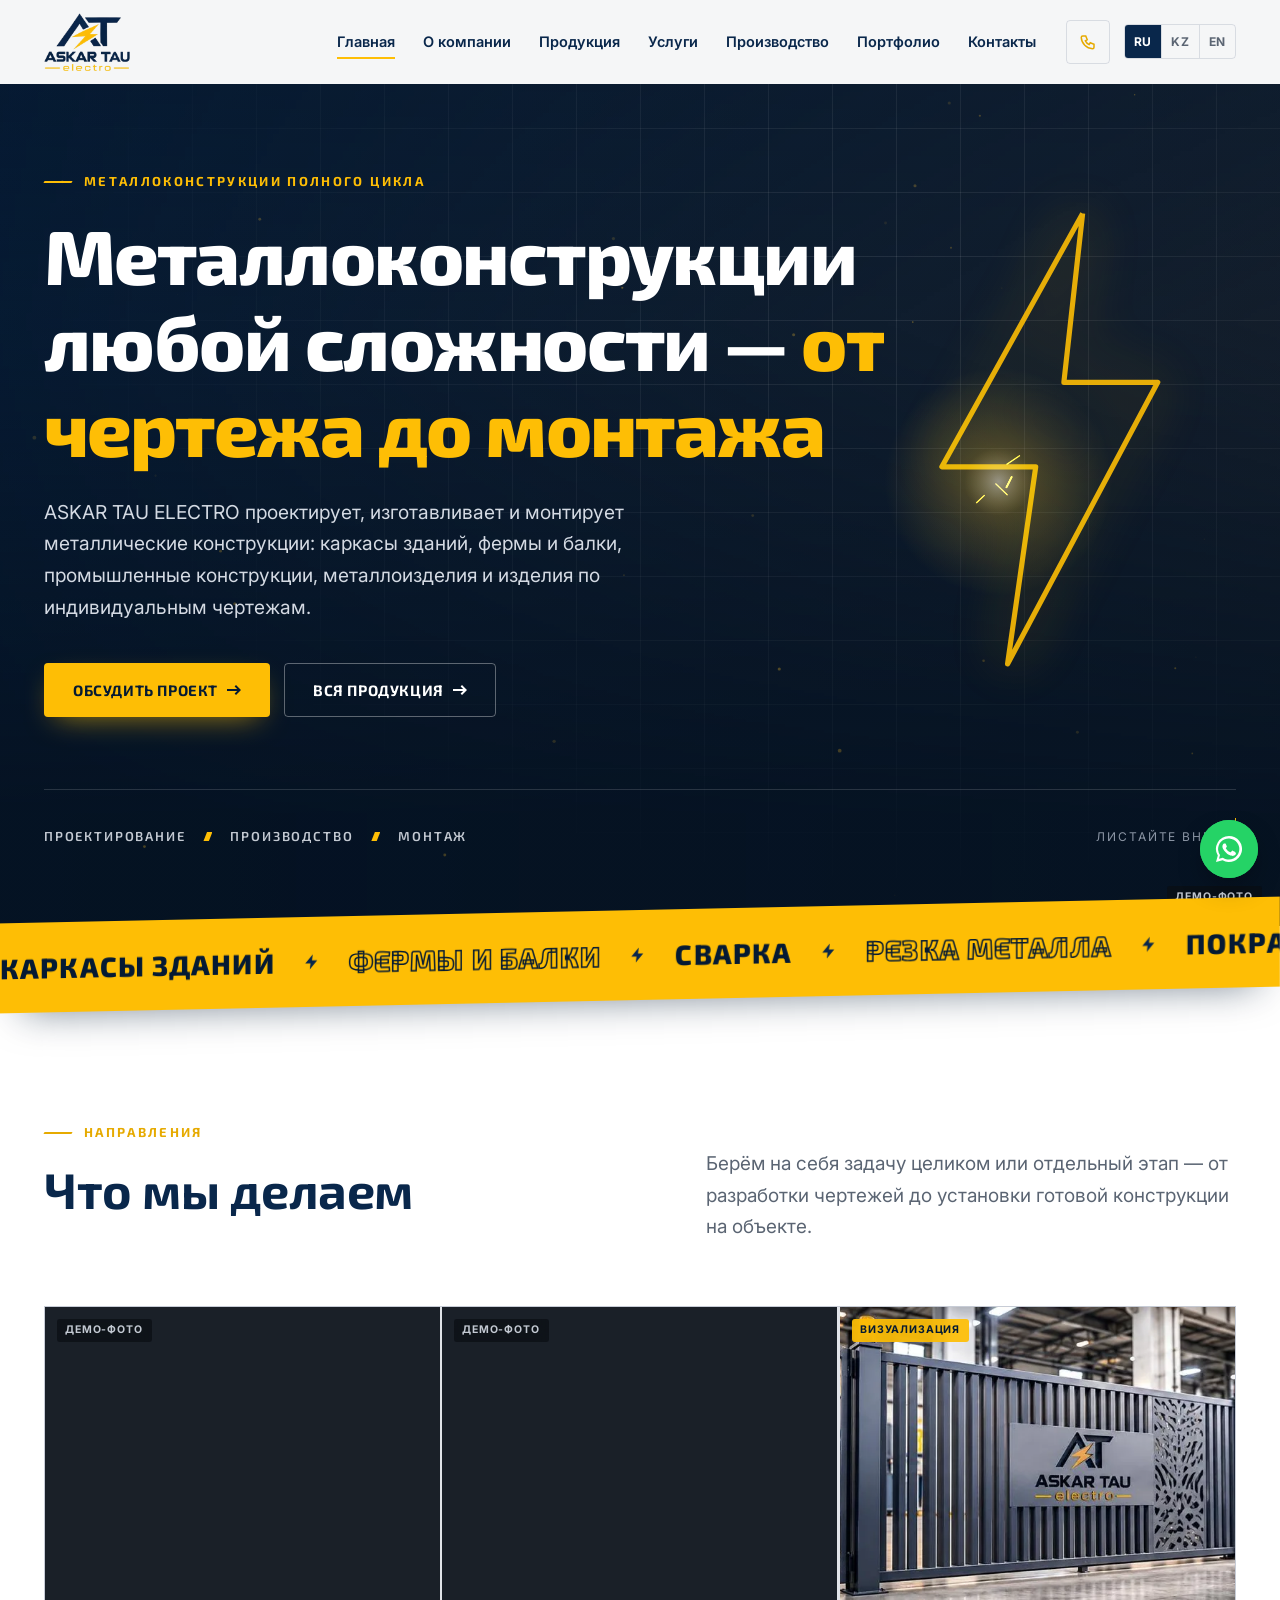
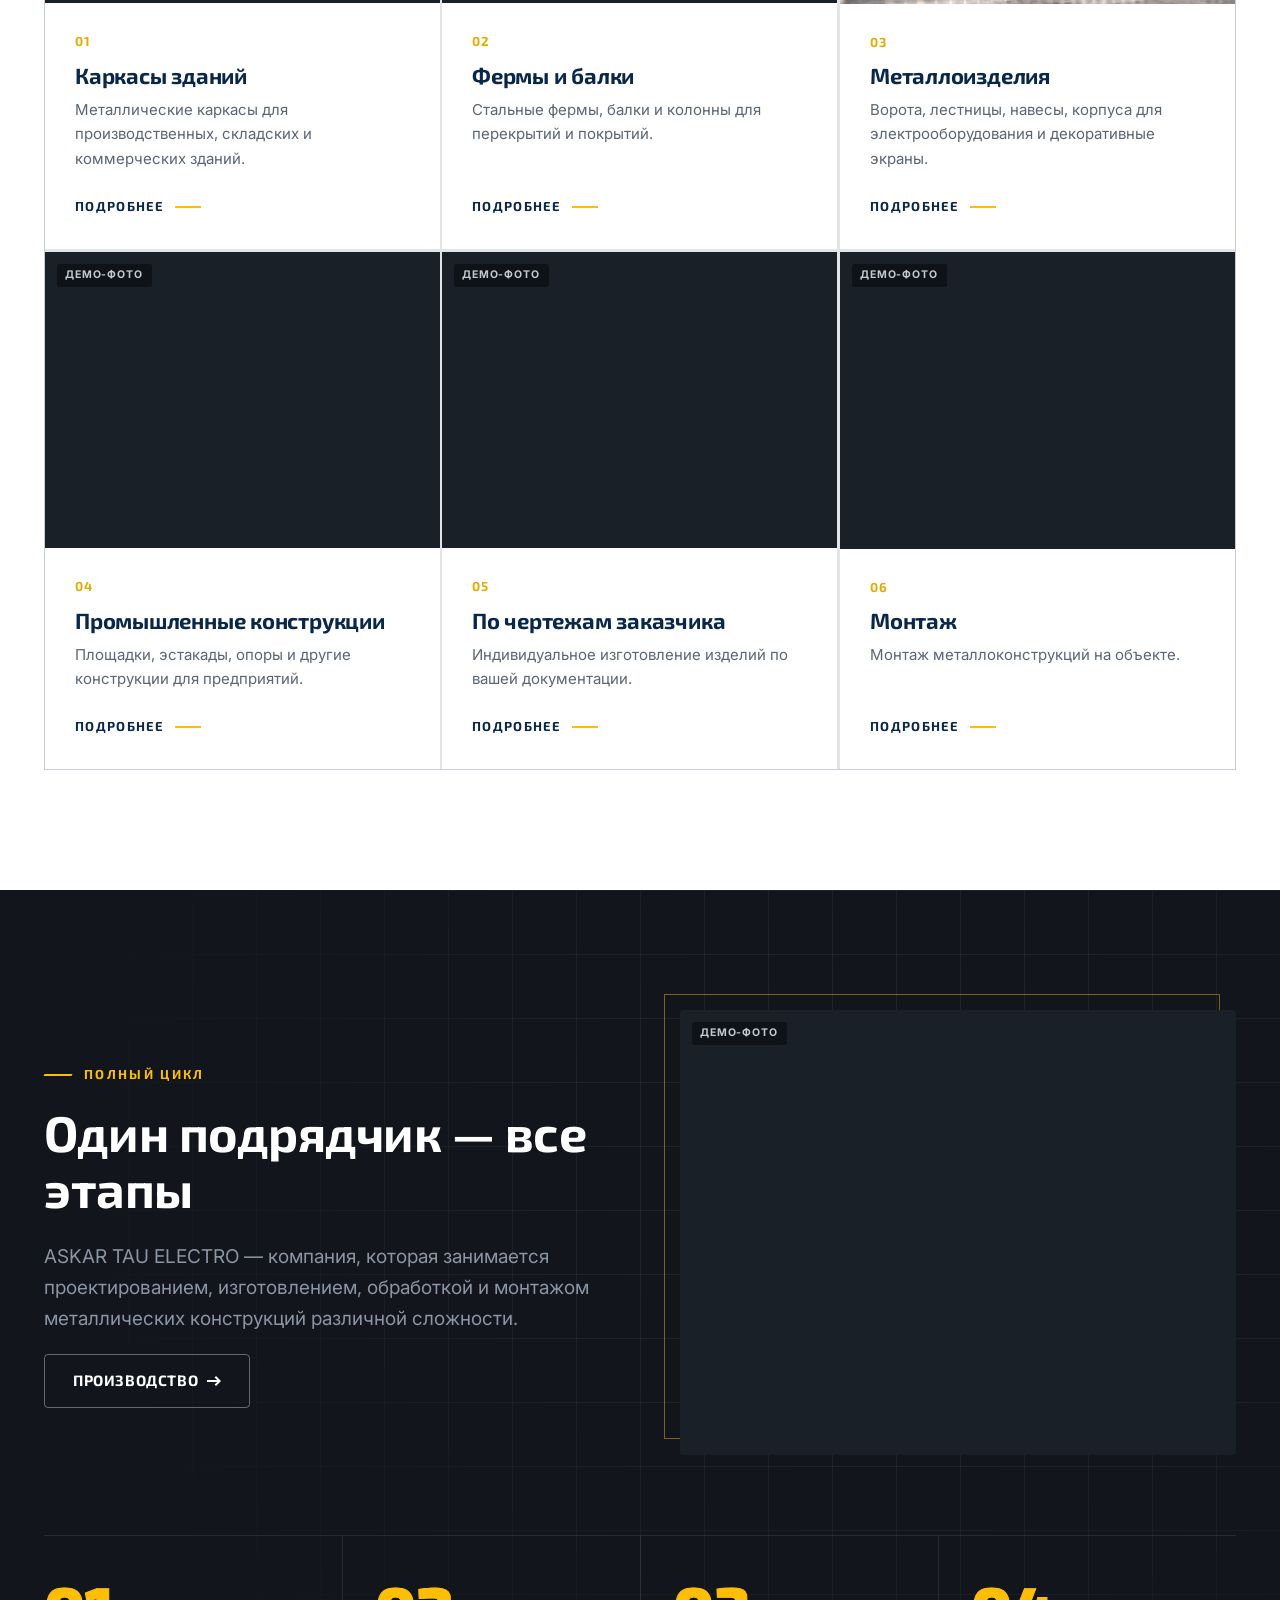
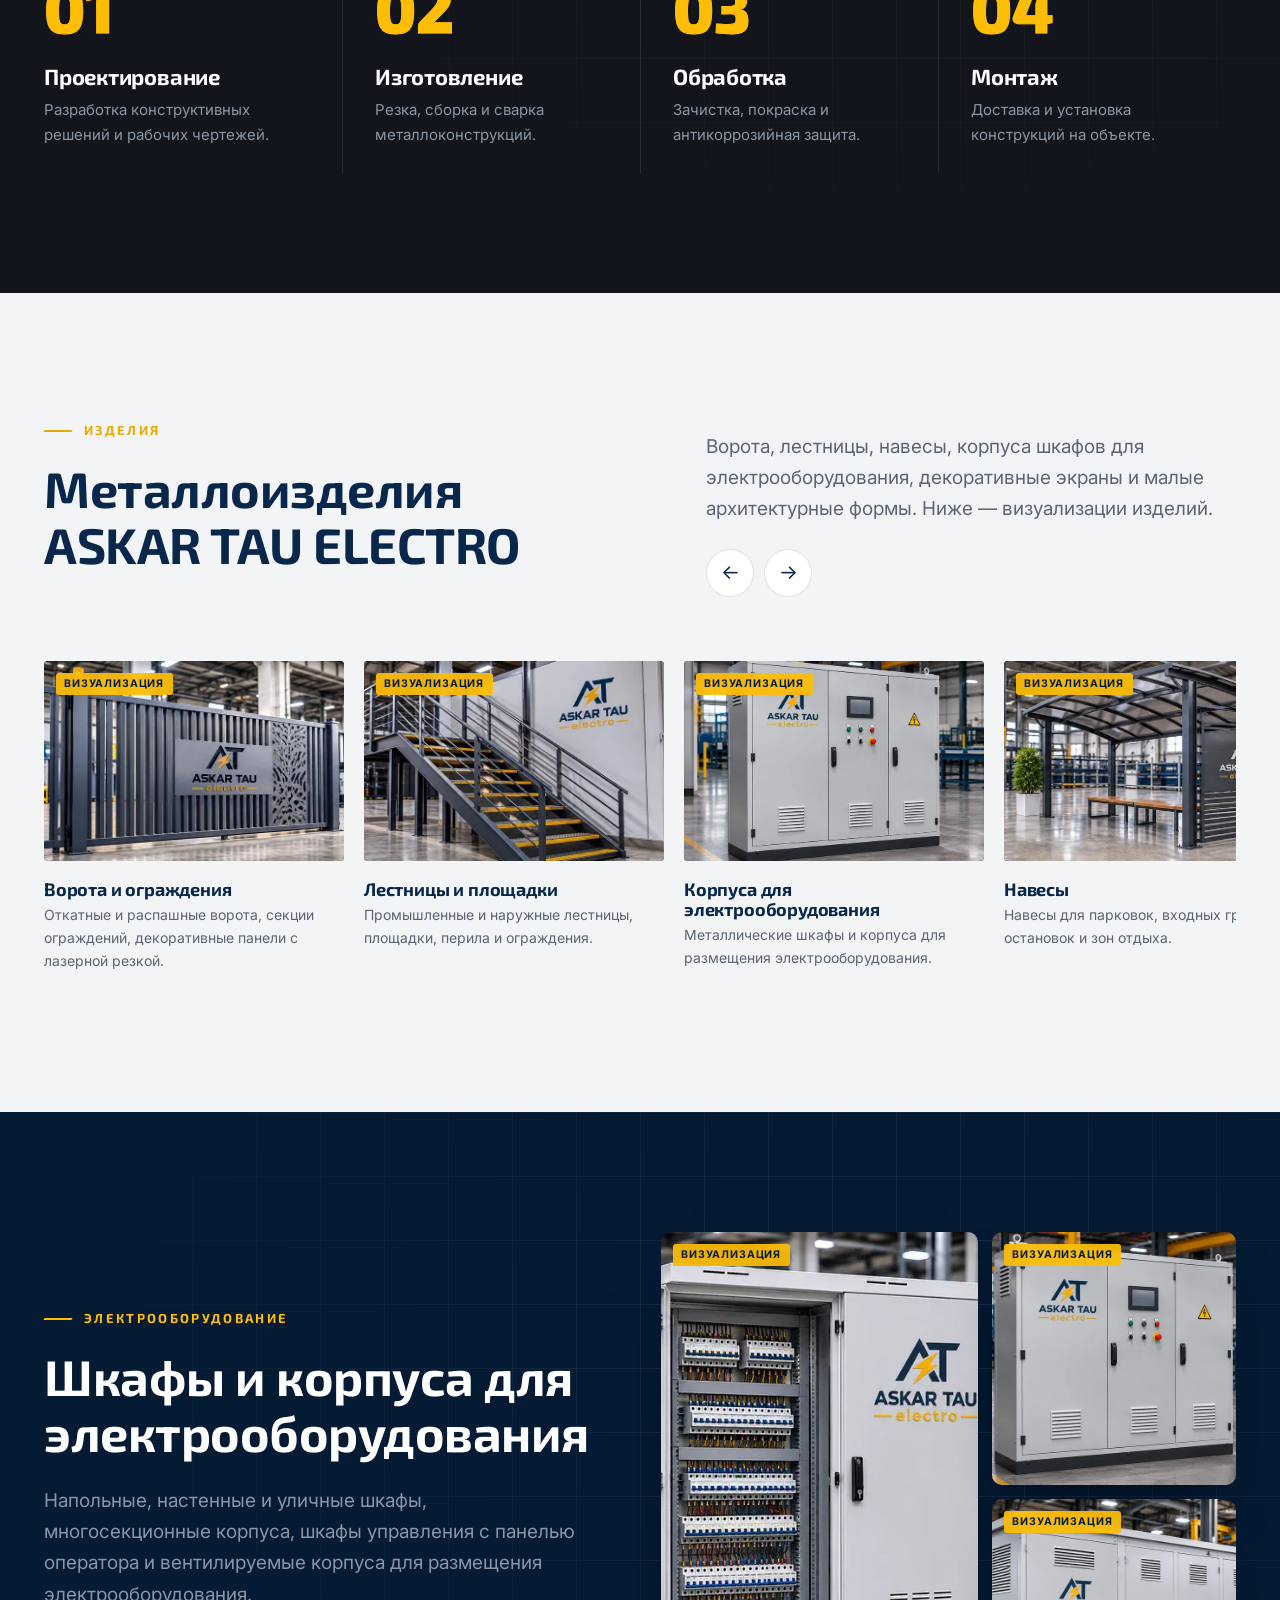
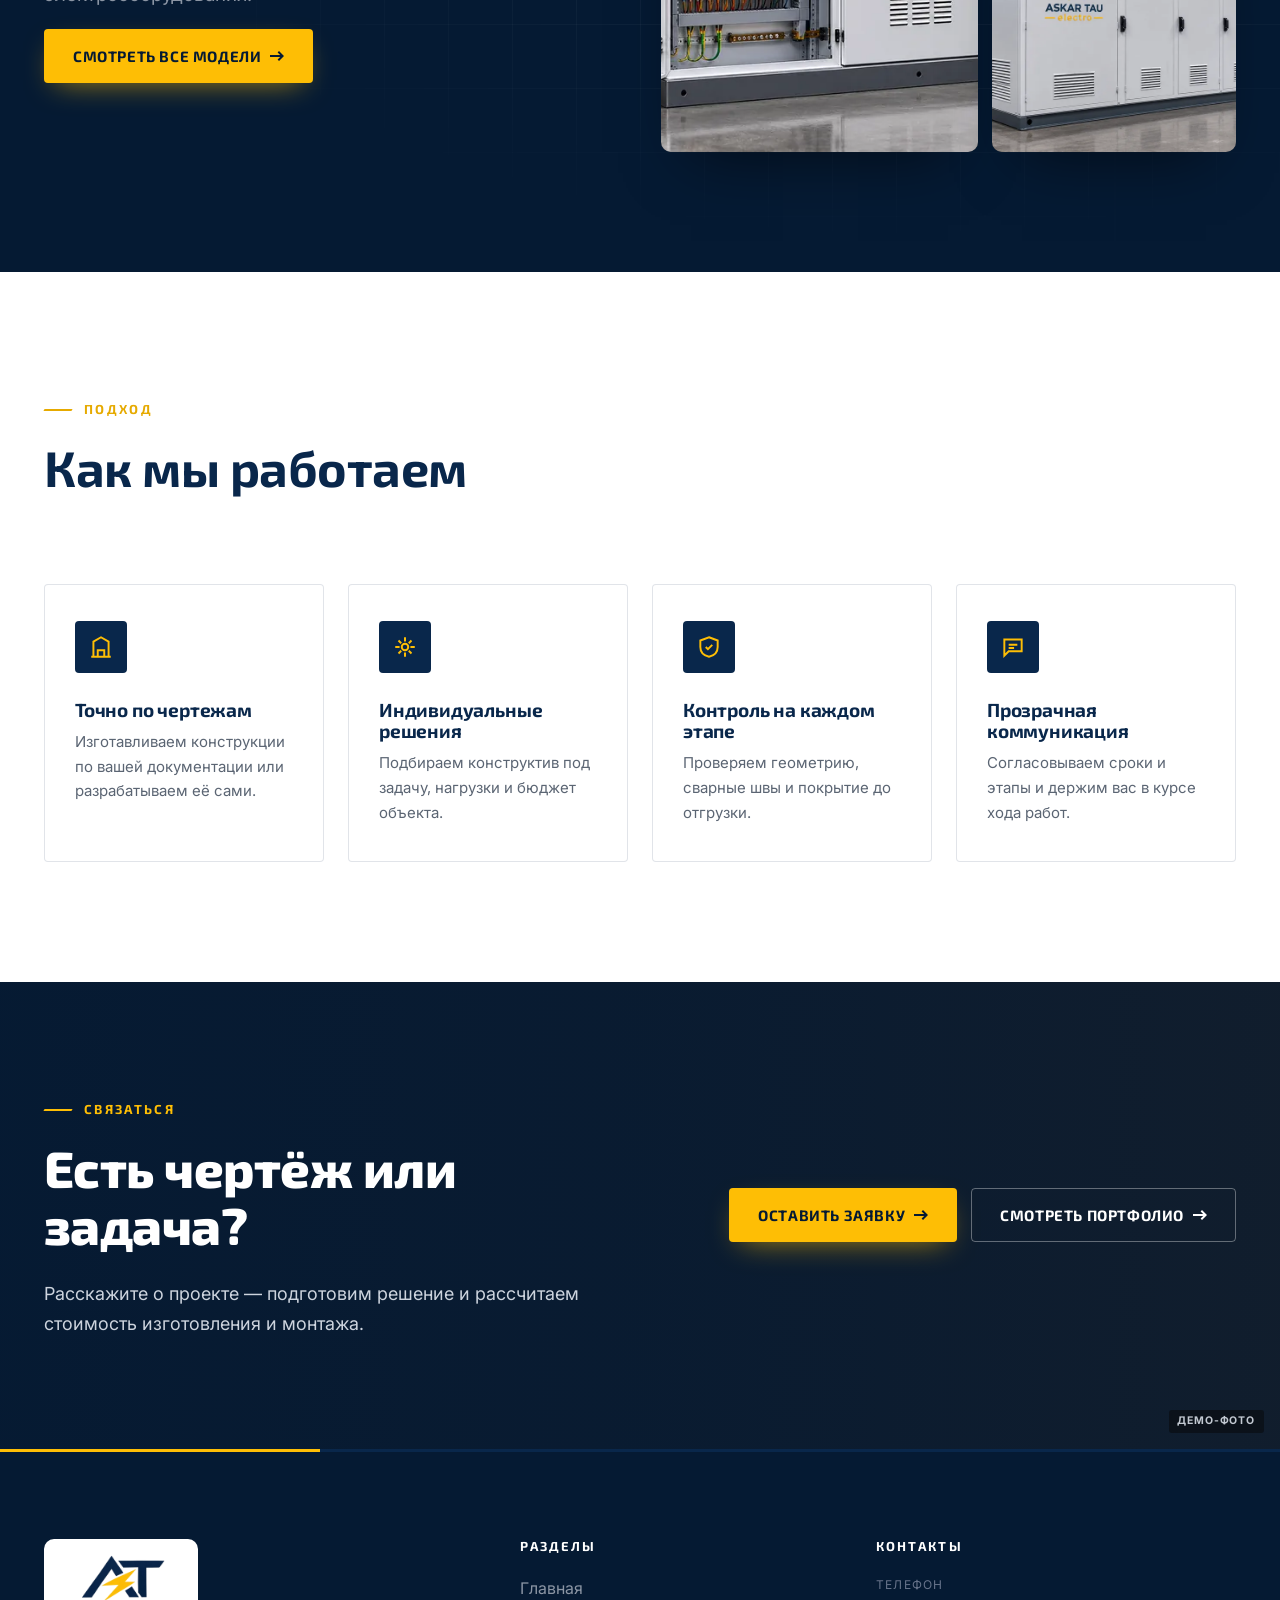
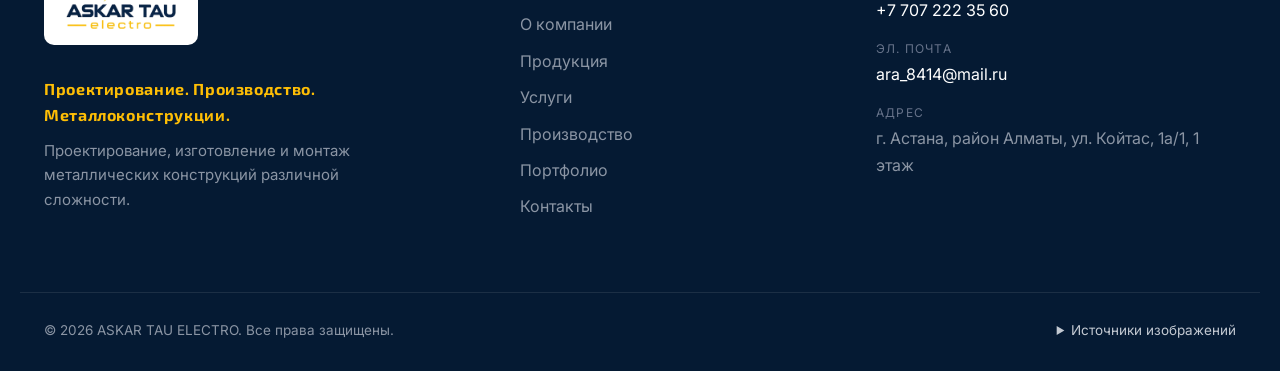
==== commit 8e4917f0: "Новые визуализации: 10 электрошкафов и лестница; раздел «Шкафы и корпуса для электрооборудования», б" ====
--- a/index.html
+++ b/index.html
@@ -15,8 +15,8 @@
   <link rel="preconnect" href="https://fonts.gstatic.com" crossorigin>
   <link rel="preconnect" href="https://images.unsplash.com">
   <link rel="stylesheet" href="https://fonts.googleapis.com/css2?family=Exo+2:wght@500;600;700;800&family=Inter:wght@400;500;600;700&display=swap">
-  <link rel="stylesheet" href="assets/css/style.css?v=7">
-  <link rel="stylesheet" href="assets/css/effects.css?v=7">
+  <link rel="stylesheet" href="assets/css/style.css?v=8">
+  <link rel="stylesheet" href="assets/css/effects.css?v=8">
 </head>
 <body data-page="home">
 <header id="site-header"></header>
@@ -130,10 +130,27 @@
       <div class="rail" id="rail">
         <a class="rail__item" href="products.html#gates"><div class="media"><img data-img="pGateLaser" alt=""></div><h3 data-i18n="prod.gates"></h3><p data-i18n="prod.gates.t"></p></a>
         <a class="rail__item" href="products.html#stairs"><div class="media"><img data-img="pStairsYellow" alt=""></div><h3 data-i18n="prod.stairs"></h3><p data-i18n="prod.stairs.t"></p></a>
-        <a class="rail__item" href="products.html#cabinets"><div class="media"><img data-img="pCabinetClosed" alt=""></div><h3 data-i18n="prod.cabinets"></h3><p data-i18n="prod.cabinets.t"></p></a>
+        <a class="rail__item" href="products.html#cabinets"><div class="media"><img data-img="cabControl" alt=""></div><h3 data-i18n="prod.cabinets"></h3><p data-i18n="prod.cabinets.t"></p></a>
         <a class="rail__item" href="products.html#canopies"><div class="media"><img data-img="pCanopyArch" alt=""></div><h3 data-i18n="prod.canopies"></h3><p data-i18n="prod.canopies.t"></p></a>
         <a class="rail__item" href="products.html#screens"><div class="media"><img data-img="pAcOrnament" alt=""></div><h3 data-i18n="prod.screens"></h3><p data-i18n="prod.screens.t"></p></a>
         <a class="rail__item" href="products.html#urban"><div class="media"><img data-img="pUrban" alt=""></div><h3 data-i18n="prod.urban"></h3><p data-i18n="prod.urban.t"></p></a>
+      </div>
+    </div>
+  </section>
+
+  <!-- ============ ЭЛЕКТРОШКАФЫ ============ -->
+  <section class="section section--navy grid-bg electro-feature">
+    <div class="container electro-feature__grid">
+      <div>
+        <span class="eyebrow" data-i18n="home.electro.eyebrow"></span>
+        <h2 class="h2 reveal" data-i18n="prod.g3"></h2>
+        <p class="lead reveal reveal-d1" data-i18n="prod.g3.t"></p>
+        <a href="products.html#electro" class="btn btn--primary reveal reveal-d2" data-i18n="cta.viewAll"></a>
+      </div>
+      <div class="electro-feature__collage reveal reveal-d1">
+        <div class="media"><img data-img="cabOpen4" data-sizes="(max-width:680px) 100vw, (max-width:1080px) 50vw, 33vw" alt=""></div>
+        <div class="media"><img data-img="cabControl" data-sizes="(max-width:680px) 100vw, (max-width:1080px) 50vw, 33vw" alt=""></div>
+        <div class="media"><img data-img="cabEnclosure" data-sizes="(max-width:680px) 100vw, (max-width:1080px) 50vw, 33vw" alt=""></div>
       </div>
     </div>
   </section>
@@ -184,11 +201,11 @@
 
 <footer id="site-footer"></footer>
 
-<script src="assets/js/config.js?v=7"></script>
-<script src="assets/js/images.js?v=7"></script>
-<script src="assets/js/i18n.js?v=7"></script>
-<script src="assets/js/main.js?v=7"></script>
-<script src="assets/js/effects.js?v=7"></script>
+<script src="assets/js/config.js?v=8"></script>
+<script src="assets/js/images.js?v=8"></script>
+<script src="assets/js/i18n.js?v=8"></script>
+<script src="assets/js/main.js?v=8"></script>
+<script src="assets/js/effects.js?v=8"></script>
 <script>
   // Прокрутка ленты изделий кнопками
   document.querySelectorAll("[data-rail]").forEach(function (b) {
--- a/assets/css/effects.css
+++ b/assets/css/effects.css
@@ -208,3 +208,33 @@
   .group-title span { font-size: 30px; }
 }
 @media (prefers-reduced-motion: reduce) { .form::before { animation: none; } }
+
+/* ---------- Галерея электрошкафов ---------- */
+.egal { display: grid; grid-template-columns: repeat(4, 1fr); gap: 16px; }
+.egal__item { cursor: zoom-in; border-radius: var(--radius-lg); overflow: hidden; position: relative; }
+.egal__item .media { aspect-ratio: 4 / 3; height: 100%; border-radius: var(--radius-lg); }
+.egal__item--big { grid-column: span 2; grid-row: span 2; }
+.egal__item .media::after { content: ""; position: absolute; inset: 0; z-index: 2; border: 1px solid rgba(254, 190, 5, 0); border-radius: inherit; transition: border-color .3s, box-shadow .3s; }
+.egal__item:hover .media::after { border-color: rgba(254, 190, 5, .9); box-shadow: inset 0 0 40px rgba(254, 190, 5, .15); }
+.egal__item:hover .media img.is-loaded { transform: scale(1.05); }
+.group-title--dark { color: var(--white); border-bottom-color: var(--line-dark); margin: 0; }
+/* блок на главной */
+.electro-feature__grid { display: grid; grid-template-columns: 1fr 1.15fr; gap: 72px; align-items: center; }
+.electro-feature__collage { display: grid; grid-template-columns: 1.3fr 1fr; grid-template-rows: 1fr 1fr; gap: 14px; height: 520px; }
+.electro-feature__collage .media { border-radius: var(--radius-lg); box-shadow: 0 30px 60px -30px rgba(0, 0, 0, .6); }
+.electro-feature__collage .media:first-child { grid-row: span 2; }
+.electro-feature__collage .media img { transition: transform 1.2s var(--ease), opacity .7s; }
+.electro-feature__collage:hover .media img.is-loaded { transform: scale(1.04); }
+@media (max-width: 1080px) {
+  .egal { grid-template-columns: repeat(2, 1fr); }
+  .electro-feature__grid { grid-template-columns: 1fr; gap: 40px; }
+  .electro-feature__collage { height: 440px; }
+}
+@media (max-width: 680px) {
+  .egal { grid-template-columns: 1fr 1fr; gap: 10px; }
+  .egal__item--big { grid-column: span 2; grid-row: auto; }
+  .electro-feature__collage { height: 340px; gap: 8px; }
+}
+.egal__item--wide { grid-column: span 2; }
+.egal__item--wide .media { aspect-ratio: 8 / 3.05; }
+@media (max-width: 1080px) { .egal__item--wide { grid-column: span 1; } .egal__item--wide .media { aspect-ratio: 4 / 3; } }
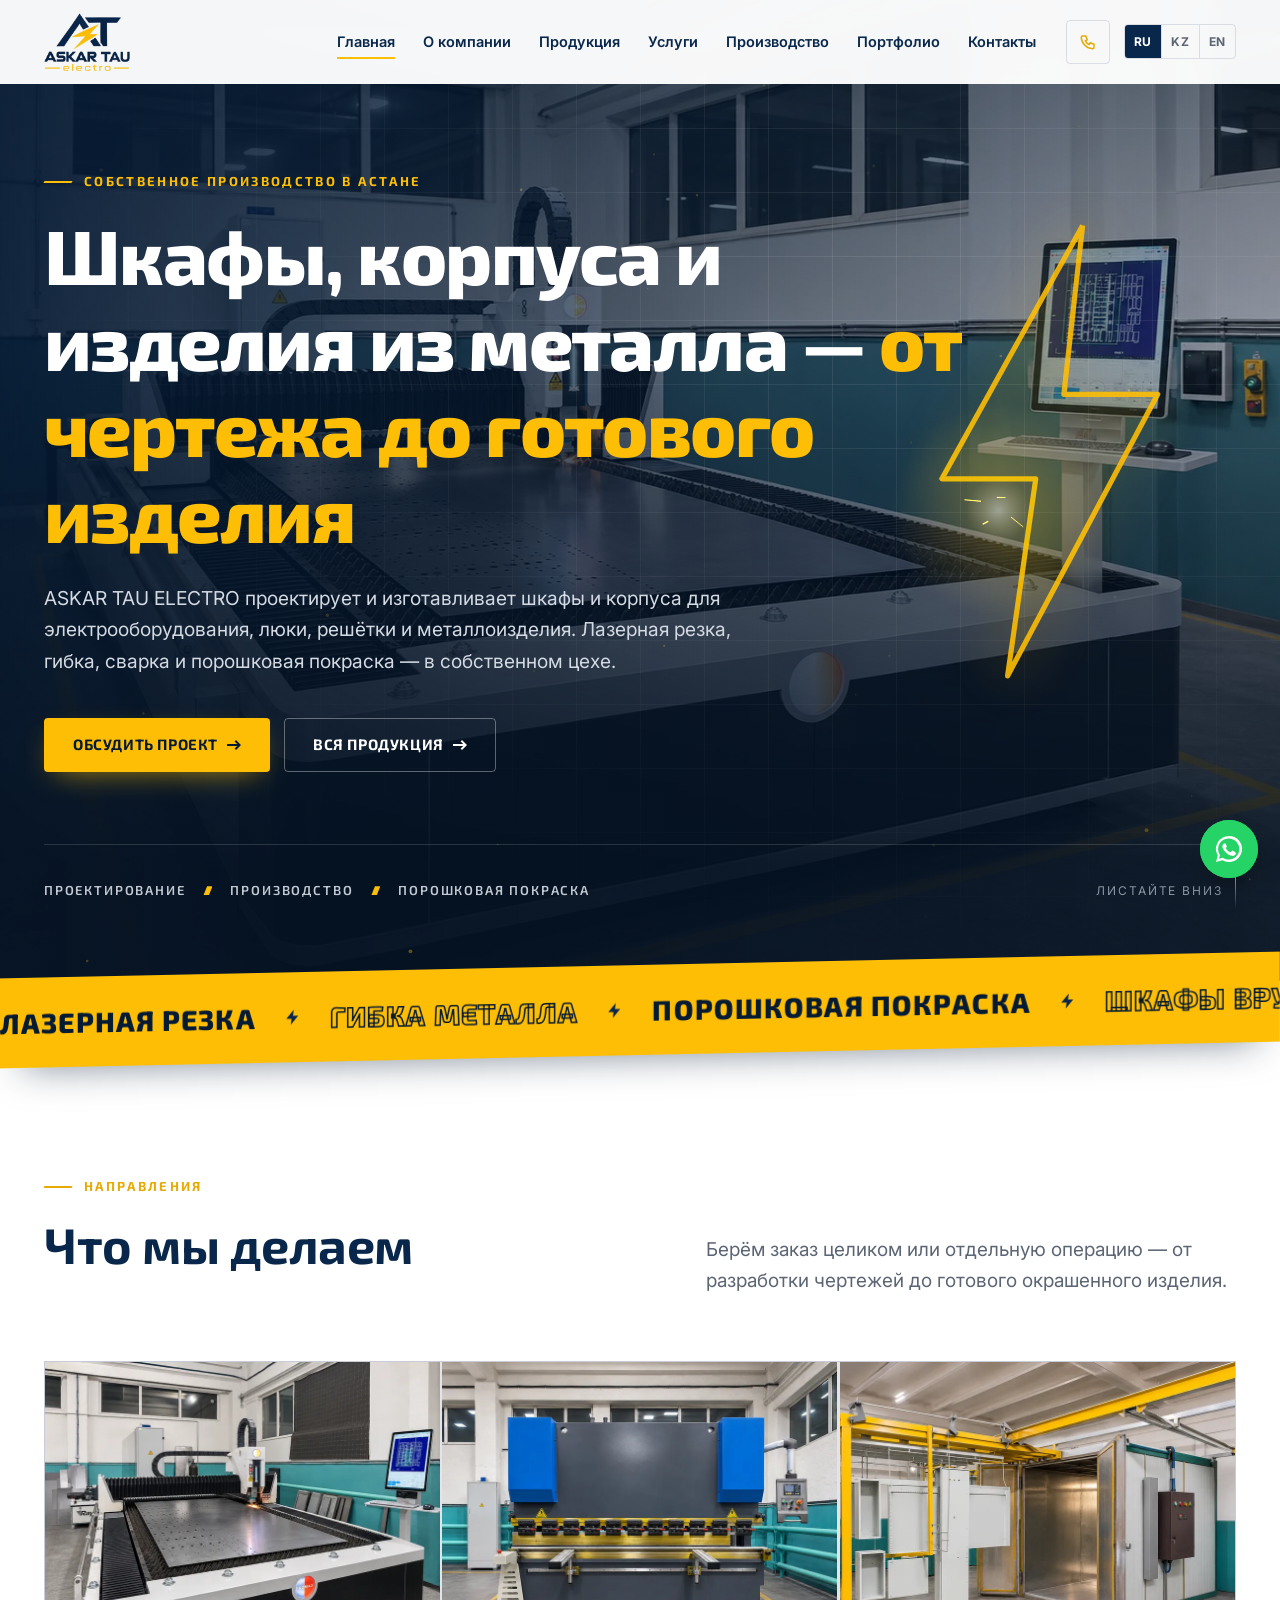
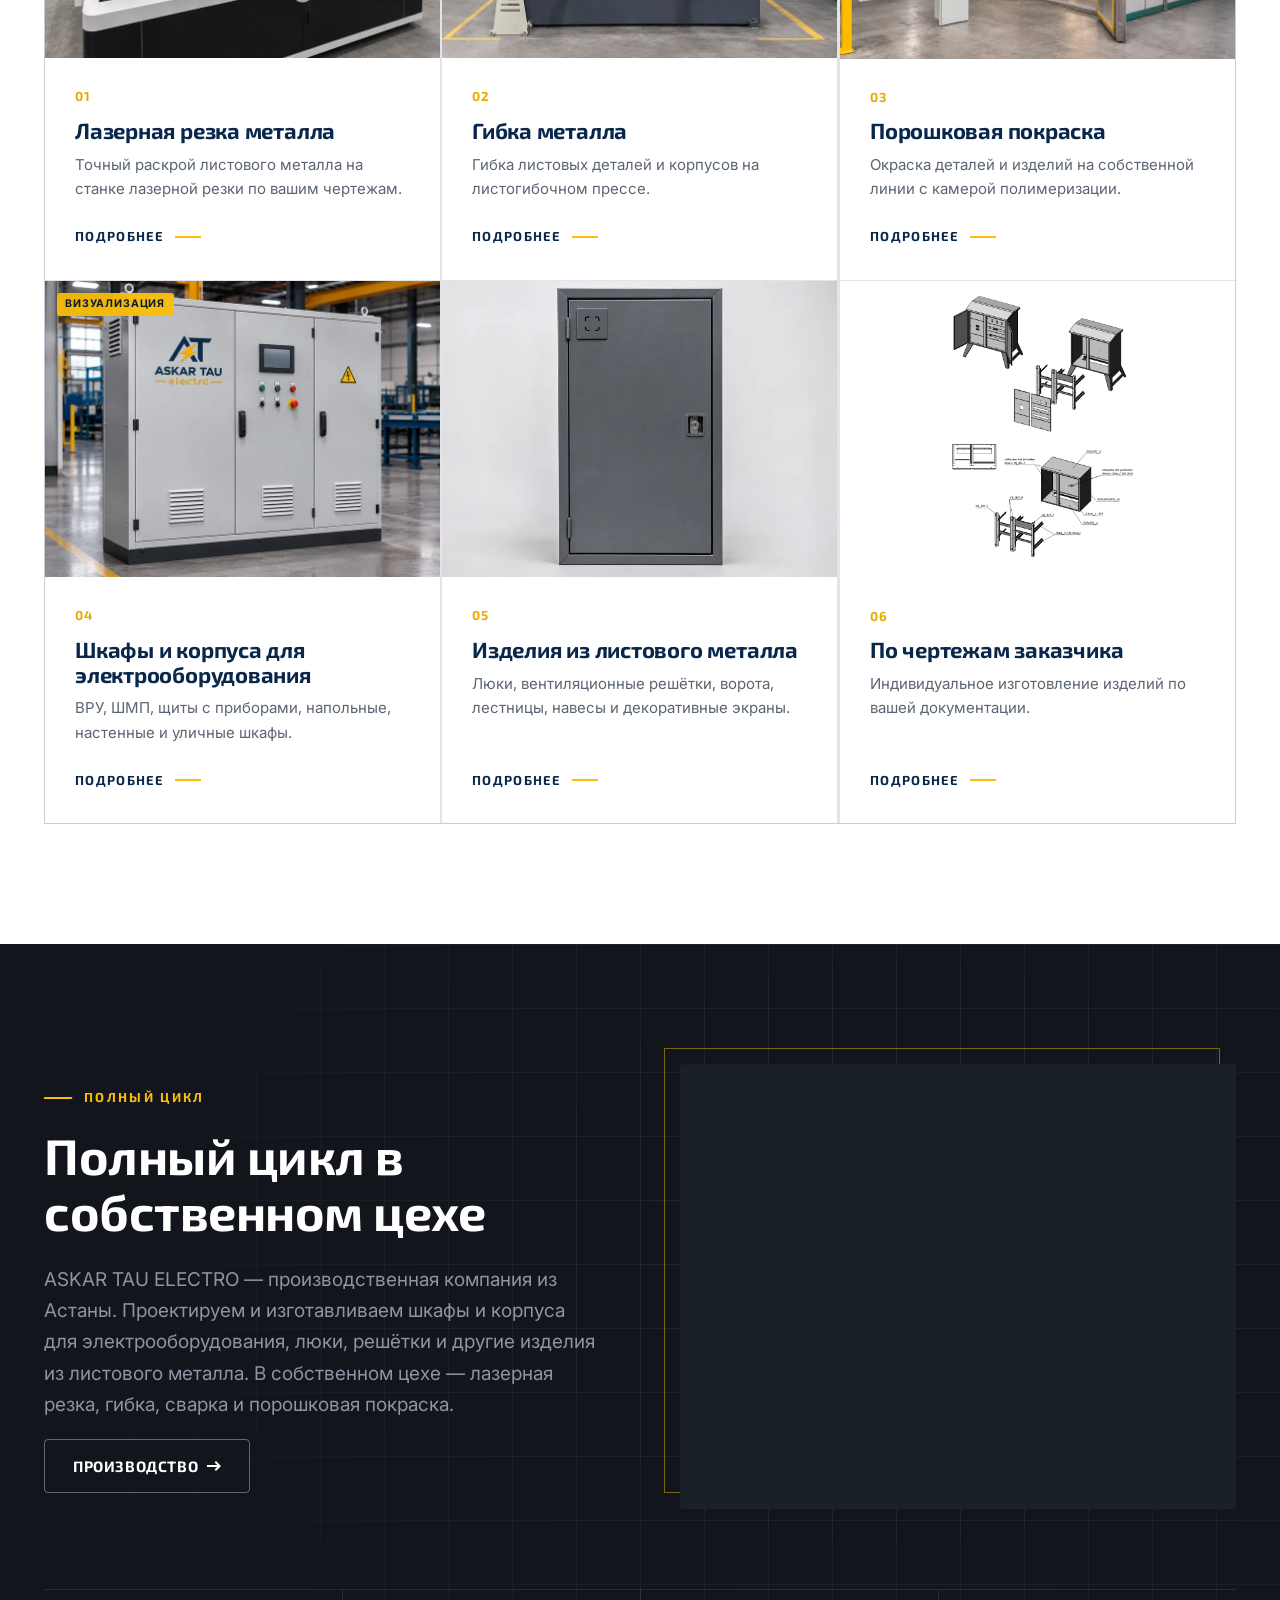
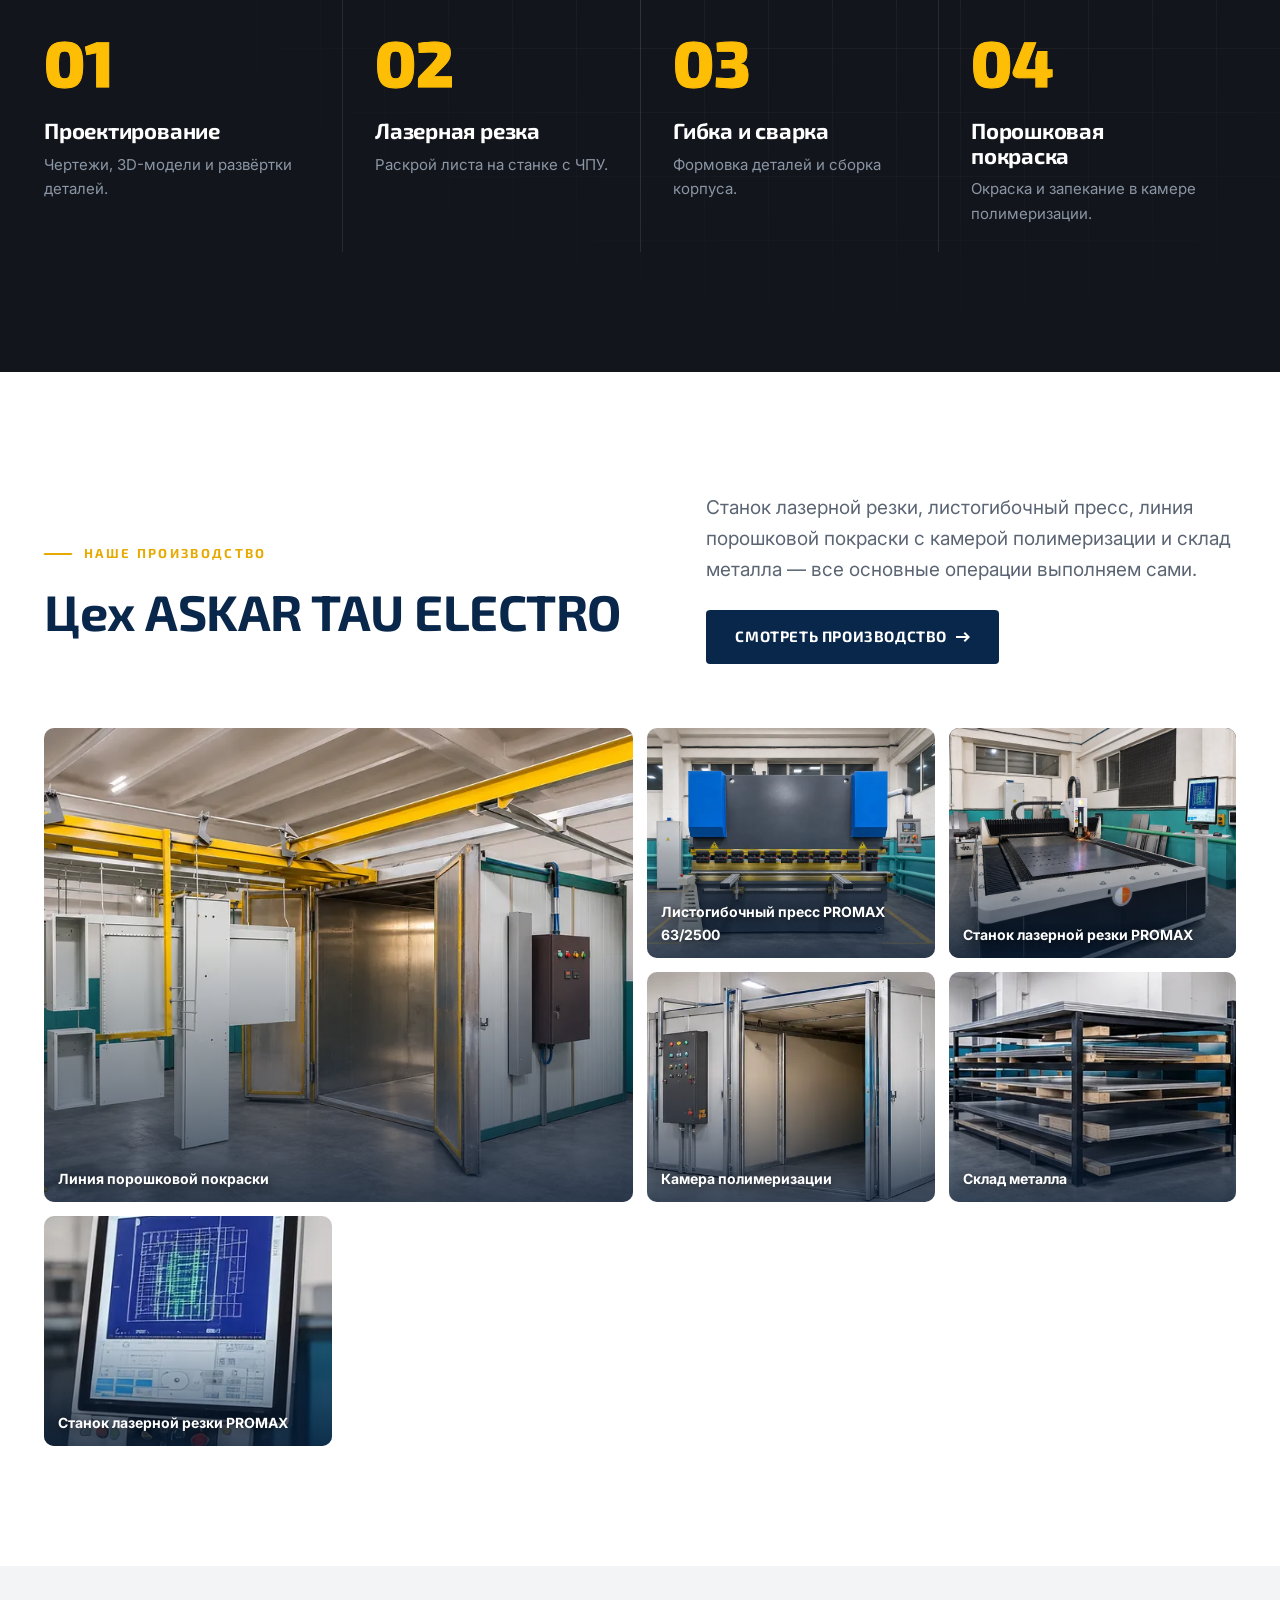
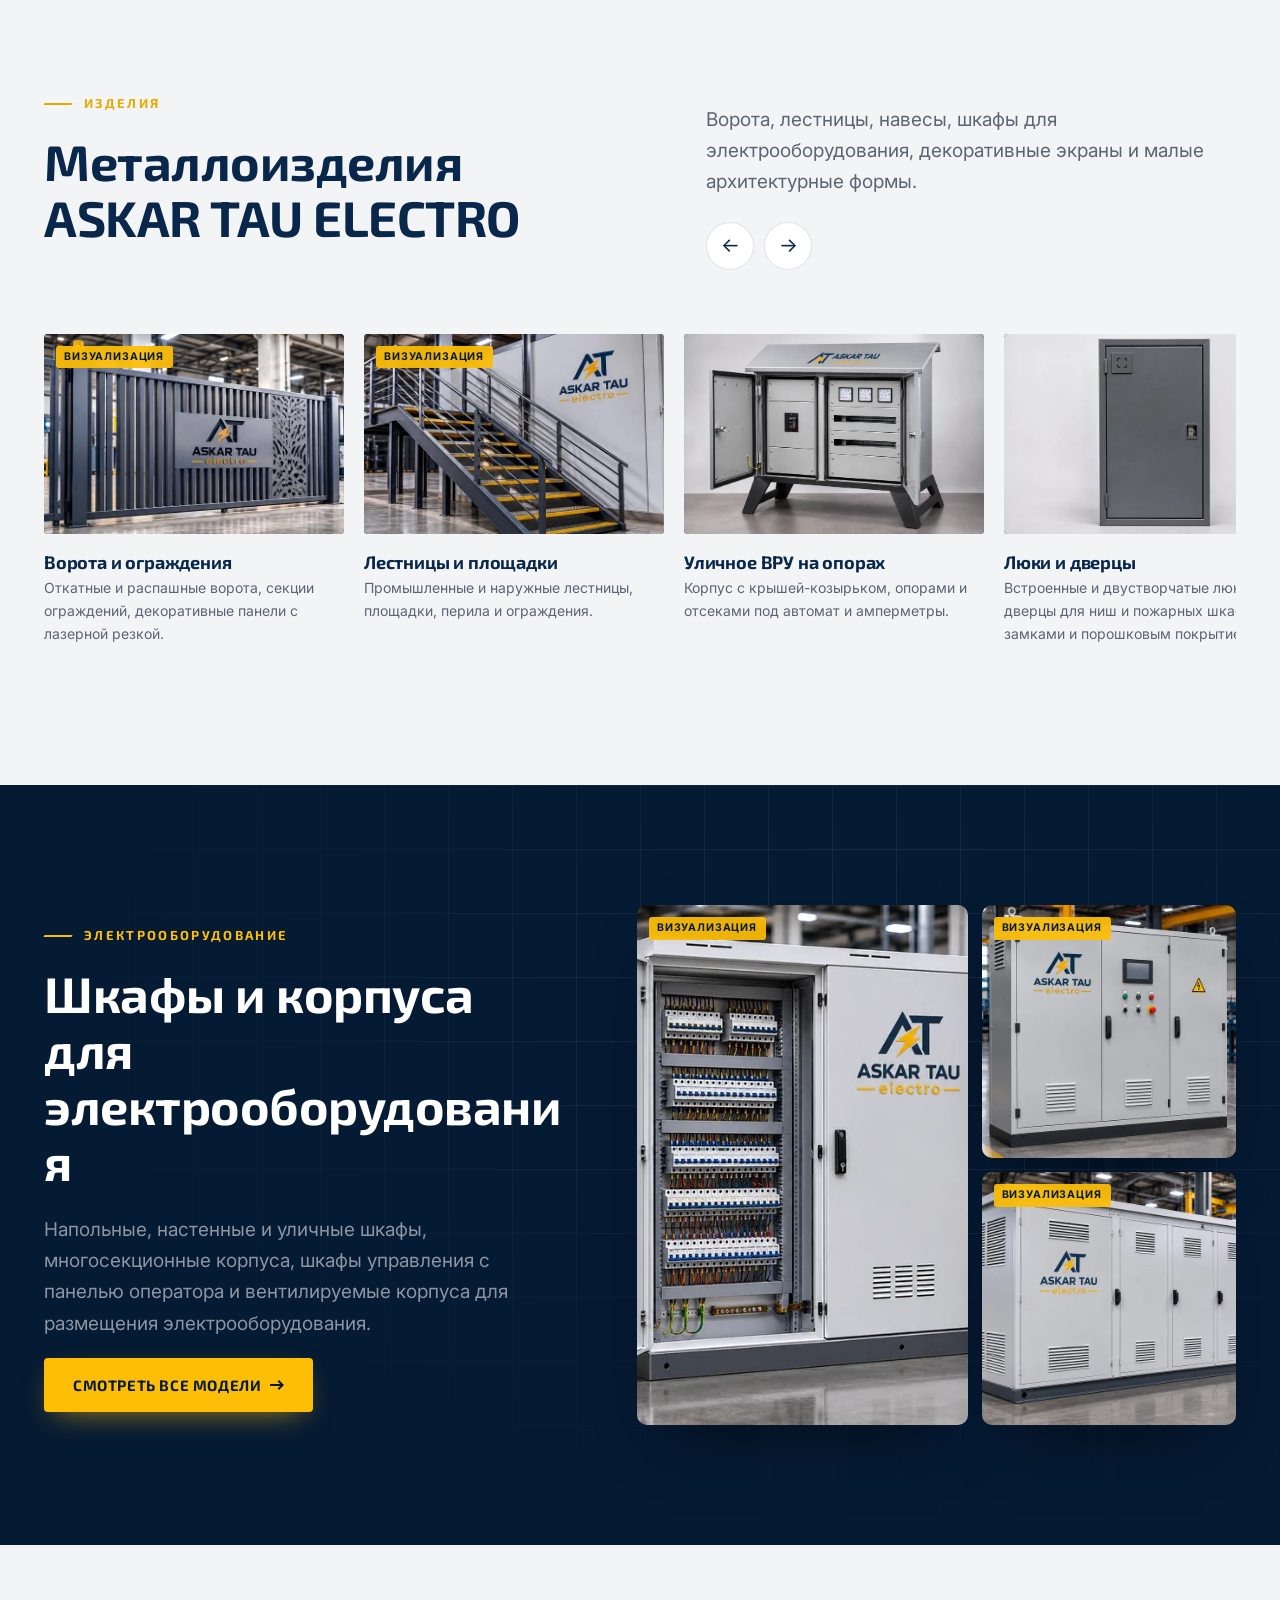
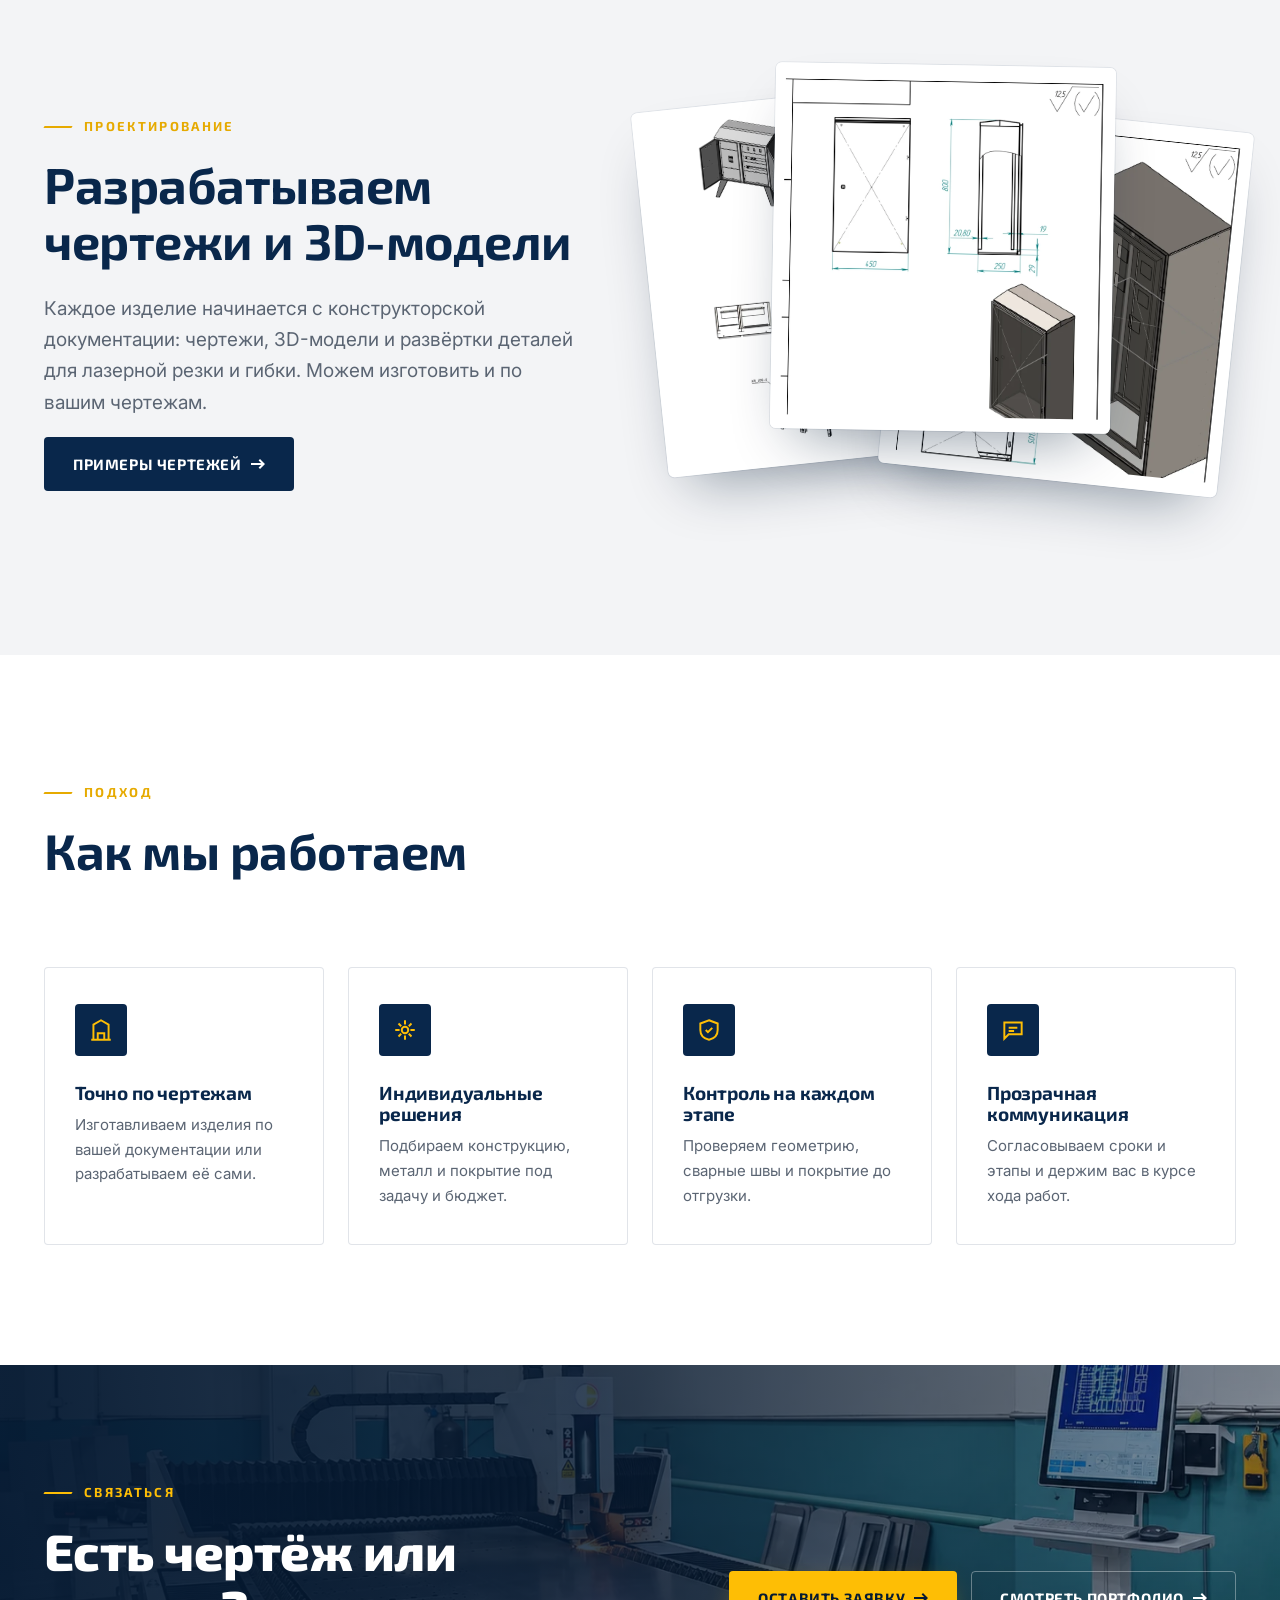
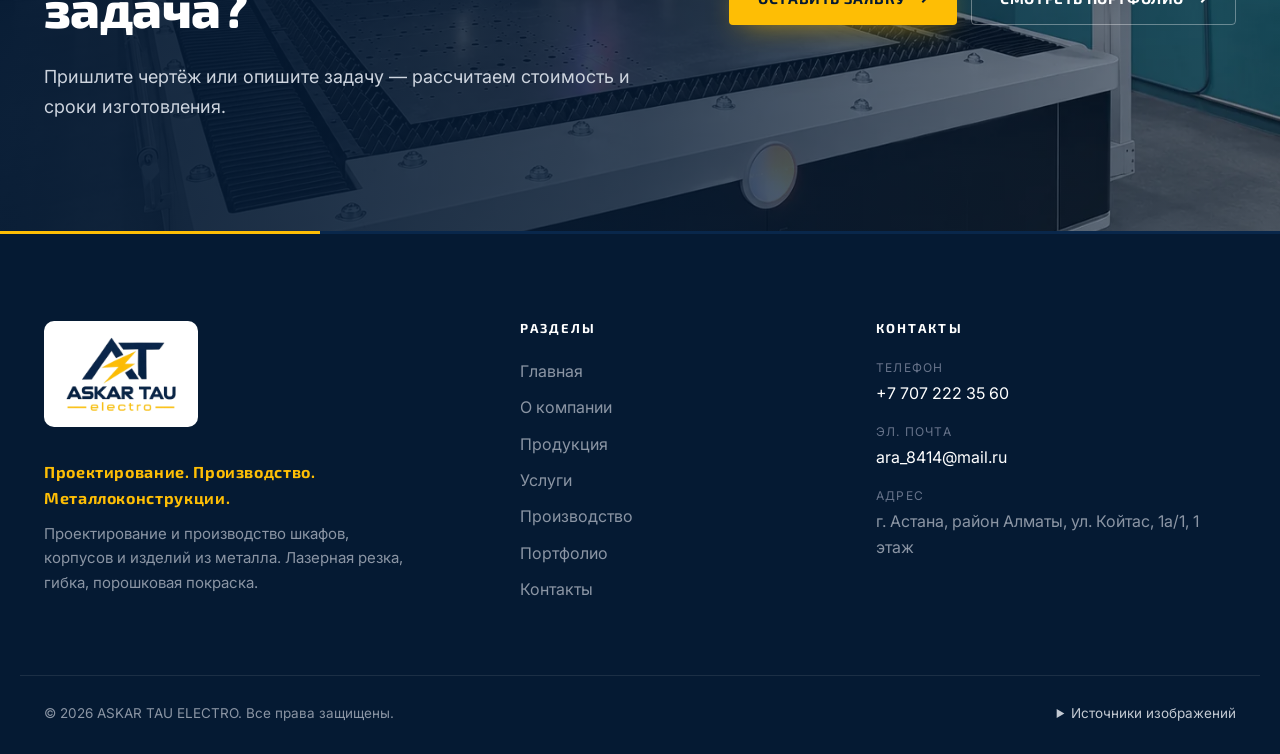
==== commit f69bbbc3: "Новая специализация: шкафы и корпуса, лазерная резка, гибка, порошковая покраска; фото цеха и издели" ====
--- a/index.html
+++ b/index.html
@@ -15,8 +15,8 @@
   <link rel="preconnect" href="https://fonts.gstatic.com" crossorigin>
   <link rel="preconnect" href="https://images.unsplash.com">
   <link rel="stylesheet" href="https://fonts.googleapis.com/css2?family=Exo+2:wght@500;600;700;800&family=Inter:wght@400;500;600;700&display=swap">
-  <link rel="stylesheet" href="assets/css/style.css?v=8">
-  <link rel="stylesheet" href="assets/css/effects.css?v=8">
+  <link rel="stylesheet" href="assets/css/style.css?v=10">
+  <link rel="stylesheet" href="assets/css/effects.css?v=10">
 </head>
 <body data-page="home">
 <header id="site-header"></header>
@@ -47,7 +47,7 @@
 
 
   <!-- ============ БЕГУЩАЯ СТРОКА ============ -->
-  <div class="ticker" aria-hidden="true"><div class="ticker__track"><span class="ticker__item" data-i18n="dir.frames"></span><span class="ticker__item" data-i18n="dir.trusses"></span><span class="ticker__item" data-i18n="tick.weld"></span><span class="ticker__item" data-i18n="tick.cut"></span><span class="ticker__item" data-i18n="tick.paint"></span><span class="ticker__item" data-i18n="hero.chip3"></span><span class="ticker__item" data-i18n="tick.items"></span><span class="ticker__item" data-i18n="hero.chip1"></span><span class="ticker__item" data-i18n="dir.frames"></span><span class="ticker__item" data-i18n="dir.trusses"></span><span class="ticker__item" data-i18n="tick.weld"></span><span class="ticker__item" data-i18n="tick.cut"></span><span class="ticker__item" data-i18n="tick.paint"></span><span class="ticker__item" data-i18n="hero.chip3"></span><span class="ticker__item" data-i18n="tick.items"></span><span class="ticker__item" data-i18n="hero.chip1"></span></div></div>
+  <div class="ticker" aria-hidden="true"><div class="ticker__track"><span class="ticker__item" data-i18n="tick.laser"></span><span class="ticker__item" data-i18n="tick.bend"></span><span class="ticker__item" data-i18n="tick.paint"></span><span class="ticker__item" data-i18n="tick.electro"></span><span class="ticker__item" data-i18n="tick.hatch"></span><span class="ticker__item" data-i18n="tick.weld"></span><span class="ticker__item" data-i18n="tick.items"></span><span class="ticker__item" data-i18n="hero.chip1"></span><span class="ticker__item" data-i18n="tick.laser"></span><span class="ticker__item" data-i18n="tick.bend"></span><span class="ticker__item" data-i18n="tick.paint"></span><span class="ticker__item" data-i18n="tick.electro"></span><span class="ticker__item" data-i18n="tick.hatch"></span><span class="ticker__item" data-i18n="tick.weld"></span><span class="ticker__item" data-i18n="tick.items"></span><span class="ticker__item" data-i18n="hero.chip1"></span></div></div>
 
   <!-- ============ НАПРАВЛЕНИЯ ============ -->
   <section class="section">
@@ -60,29 +60,29 @@
         <p class="lead reveal reveal-d1" data-i18n="home.dirs.text"></p>
       </div>
       <div class="cards">
-        <a href="products.html#frames" class="card reveal">
-          <div class="media"><img data-img="frames" data-max="1080" data-sizes="(max-width:680px) 100vw, (max-width:1080px) 50vw, 33vw" alt=""></div>
-          <div class="card__body"><span class="card__num">01</span><h3 class="card__title" data-i18n="dir.frames"></h3><p class="card__text" data-i18n="dir.frames.t"></p><span class="card__link" data-i18n="cta.more"></span></div>
-        </a>
-        <a href="products.html#trusses" class="card reveal reveal-d1">
-          <div class="media"><img data-img="trusses" data-max="1080" data-sizes="(max-width:680px) 100vw, (max-width:1080px) 50vw, 33vw" alt=""></div>
-          <div class="card__body"><span class="card__num">02</span><h3 class="card__title" data-i18n="dir.trusses"></h3><p class="card__text" data-i18n="dir.trusses.t"></p><span class="card__link" data-i18n="cta.more"></span></div>
-        </a>
-        <a href="products.html#gates" class="card reveal reveal-d2">
-          <div class="media"><img data-img="pGateLaser" data-max="1080" data-sizes="(max-width:680px) 100vw, (max-width:1080px) 50vw, 33vw" alt=""></div>
-          <div class="card__body"><span class="card__num">03</span><h3 class="card__title" data-i18n="prod.g2"></h3><p class="card__text" data-i18n="dir.items.t"></p><span class="card__link" data-i18n="cta.more"></span></div>
-        </a>
-        <a href="products.html#industrial" class="card reveal">
-          <div class="media"><img data-img="industrial" data-max="1080" data-sizes="(max-width:680px) 100vw, (max-width:1080px) 50vw, 33vw" alt=""></div>
-          <div class="card__body"><span class="card__num">04</span><h3 class="card__title" data-i18n="dir.industrial"></h3><p class="card__text" data-i18n="dir.industrial.t"></p><span class="card__link" data-i18n="cta.more"></span></div>
-        </a>
-        <a href="products.html#custom" class="card reveal reveal-d1">
-          <div class="media"><img data-img="drawing" data-max="1080" data-sizes="(max-width:680px) 100vw, (max-width:1080px) 50vw, 33vw" alt=""></div>
-          <div class="card__body"><span class="card__num">05</span><h3 class="card__title" data-i18n="dir.custom"></h3><p class="card__text" data-i18n="dir.custom.t"></p><span class="card__link" data-i18n="cta.more"></span></div>
-        </a>
-        <a href="services.html#montage" class="card reveal reveal-d2">
-          <div class="media"><img data-img="montage" data-max="1080" data-sizes="(max-width:680px) 100vw, (max-width:1080px) 50vw, 33vw" alt=""></div>
-          <div class="card__body"><span class="card__num">06</span><h3 class="card__title" data-i18n="dir.montage"></h3><p class="card__text" data-i18n="dir.montage.t"></p><span class="card__link" data-i18n="cta.more"></span></div>
+        <a href="services.html#laser" class="card reveal">
+          <div class="media"><img data-img="shopLaser3" data-sizes="(max-width:680px) 100vw, (max-width:1080px) 50vw, 33vw" alt=""></div>
+          <div class="card__body"><span class="card__num">01</span><h3 class="card__title" data-i18n="dir.laser"></h3><p class="card__text" data-i18n="dir.laser.t"></p><span class="card__link" data-i18n="cta.more"></span></div>
+        </a>
+        <a href="services.html#bending" class="card reveal reveal-d1">
+          <div class="media"><img data-img="shopPress" data-sizes="(max-width:680px) 100vw, (max-width:1080px) 50vw, 33vw" alt=""></div>
+          <div class="card__body"><span class="card__num">02</span><h3 class="card__title" data-i18n="dir.bend"></h3><p class="card__text" data-i18n="dir.bend.t"></p><span class="card__link" data-i18n="cta.more"></span></div>
+        </a>
+        <a href="services.html#painting" class="card reveal reveal-d2">
+          <div class="media"><img data-img="shopPowder" data-sizes="(max-width:680px) 100vw, (max-width:1080px) 50vw, 33vw" alt=""></div>
+          <div class="card__body"><span class="card__num">03</span><h3 class="card__title" data-i18n="dir.paint"></h3><p class="card__text" data-i18n="dir.paint.t"></p><span class="card__link" data-i18n="cta.more"></span></div>
+        </a>
+        <a href="products.html#electro" class="card reveal">
+          <div class="media"><img data-img="cabControl" data-sizes="(max-width:680px) 100vw, (max-width:1080px) 50vw, 33vw" alt=""></div>
+          <div class="card__body"><span class="card__num">04</span><h3 class="card__title" data-i18n="prod.g3"></h3><p class="card__text" data-i18n="dir.electro.t"></p><span class="card__link" data-i18n="cta.more"></span></div>
+        </a>
+        <a href="products.html#sheet" class="card reveal reveal-d1">
+          <div class="media"><img data-img="pHatch" data-sizes="(max-width:680px) 100vw, (max-width:1080px) 50vw, 33vw" alt=""></div>
+          <div class="card__body"><span class="card__num">05</span><h3 class="card__title" data-i18n="prod.g4"></h3><p class="card__text" data-i18n="dir.items.t"></p><span class="card__link" data-i18n="cta.more"></span></div>
+        </a>
+        <a href="contacts.html#form" class="card reveal reveal-d2">
+          <div class="media media--paper"><img data-img="dwVru12" data-sizes="(max-width:680px) 100vw, (max-width:1080px) 50vw, 33vw" alt=""></div>
+          <div class="card__body"><span class="card__num">06</span><h3 class="card__title" data-i18n="dir.custom"></h3><p class="card__text" data-i18n="dir.custom.t"></p><span class="card__link" data-i18n="cta.more"></span></div>
         </a>
       </div>
     </div>
@@ -99,7 +99,7 @@
           <a href="production.html" class="btn btn--ghost reveal reveal-d2" data-i18n="nav.production"></a>
         </div>
         <div class="frame-deco reveal reveal-d1">
-          <div class="media"><img data-img="welding" data-max="1600" data-sizes="(max-width:1080px) 100vw, 50vw" alt=""></div>
+          <div class="media"><img data-img="shopLaser5" data-max="1600" data-sizes="(max-width:1080px) 100vw, 50vw" alt=""></div>
         </div>
       </div>
       <div class="cycle">
@@ -111,6 +111,25 @@
     </div>
   </section>
 
+  <!-- ============ НАШЕ ПРОИЗВОДСТВО ============ -->
+  <section class="section" id="workshop">
+    <div class="container">
+      <div class="section-head">
+        <div><span class="eyebrow" data-i18n="home.shop.eyebrow"></span><h2 class="h2 reveal" data-i18n="home.shop.title"></h2></div>
+        <div><p class="lead reveal reveal-d1" data-i18n="home.shop.text"></p>
+          <a href="production.html" class="btn btn--navy reveal reveal-d2" style="margin-top:24px" data-i18n="home.shop.btn"></a></div>
+      </div>
+      <div class="shopgrid">
+        <figure class="shopgrid__item shopgrid__item--big reveal" data-lightbox><div class="media"><img data-img="shopPowder" data-sizes="(max-width:680px) 100vw, (max-width:1080px) 50vw, 33vw" alt=""></div><figcaption data-i18n="eq.paint"></figcaption></figure>
+        <figure class="shopgrid__item reveal" data-lightbox><div class="media"><img data-img="shopPress" data-sizes="(max-width:680px) 100vw, (max-width:1080px) 50vw, 33vw" alt=""></div><figcaption data-i18n="eq.press"></figcaption></figure>
+        <figure class="shopgrid__item reveal" data-lightbox><div class="media"><img data-img="shopLaser4" data-sizes="(max-width:680px) 100vw, (max-width:1080px) 50vw, 33vw" alt=""></div><figcaption data-i18n="eq.laser"></figcaption></figure>
+        <figure class="shopgrid__item reveal" data-lightbox><div class="media"><img data-img="shopOven" data-sizes="(max-width:680px) 100vw, (max-width:1080px) 50vw, 33vw" alt=""></div><figcaption data-i18n="eq.oven"></figcaption></figure>
+        <figure class="shopgrid__item reveal" data-lightbox><div class="media"><img data-img="shopStock2" data-sizes="(max-width:680px) 100vw, (max-width:1080px) 50vw, 33vw" alt=""></div><figcaption data-i18n="eq.stock"></figcaption></figure>
+        <figure class="shopgrid__item reveal" data-lightbox><div class="media"><img data-img="shopCnc" data-sizes="(max-width:680px) 100vw, (max-width:1080px) 50vw, 33vw" alt=""></div><figcaption data-i18n="eq.laser"></figcaption></figure>
+      </div>
+    </div>
+  </section>
+
   <!-- ============ ИЗДЕЛИЯ (визуализации) ============ -->
   <section class="section section--paper">
     <div class="container">
@@ -130,7 +149,9 @@
       <div class="rail" id="rail">
         <a class="rail__item" href="products.html#gates"><div class="media"><img data-img="pGateLaser" alt=""></div><h3 data-i18n="prod.gates"></h3><p data-i18n="prod.gates.t"></p></a>
         <a class="rail__item" href="products.html#stairs"><div class="media"><img data-img="pStairsYellow" alt=""></div><h3 data-i18n="prod.stairs"></h3><p data-i18n="prod.stairs.t"></p></a>
-        <a class="rail__item" href="products.html#cabinets"><div class="media"><img data-img="cabControl" alt=""></div><h3 data-i18n="prod.cabinets"></h3><p data-i18n="prod.cabinets.t"></p></a>
+        <a class="rail__item" href="products.html#electro"><div class="media"><img data-img="pVruLegs" alt=""></div><h3 data-i18n="prod.vruLegs"></h3><p data-i18n="prod.vruLegs.t"></p></a>
+        <a class="rail__item" href="products.html#sheet"><div class="media"><img data-img="pHatch" alt=""></div><h3 data-i18n="prod.hatch"></h3><p data-i18n="prod.hatch.t"></p></a>
+        <a class="rail__item" href="products.html#sheet"><div class="media"><img data-img="pVentGrille" alt=""></div><h3 data-i18n="prod.grille"></h3><p data-i18n="prod.grille.t"></p></a>
         <a class="rail__item" href="products.html#canopies"><div class="media"><img data-img="pCanopyArch" alt=""></div><h3 data-i18n="prod.canopies"></h3><p data-i18n="prod.canopies.t"></p></a>
         <a class="rail__item" href="products.html#screens"><div class="media"><img data-img="pAcOrnament" alt=""></div><h3 data-i18n="prod.screens"></h3><p data-i18n="prod.screens.t"></p></a>
         <a class="rail__item" href="products.html#urban"><div class="media"><img data-img="pUrban" alt=""></div><h3 data-i18n="prod.urban"></h3><p data-i18n="prod.urban.t"></p></a>
@@ -155,6 +176,23 @@
     </div>
   </section>
 
+  <!-- ============ ЧЕРТЕЖИ ============ -->
+  <section class="section section--paper dw-teaser">
+    <div class="container dw-teaser__grid">
+      <div>
+        <span class="eyebrow" data-i18n="home.dw.eyebrow"></span>
+        <h2 class="h2 reveal" data-i18n="home.dw.title"></h2>
+        <p class="lead reveal reveal-d1" data-i18n="home.dw.text"></p>
+        <a href="production.html#drawings" class="btn btn--navy reveal reveal-d2" data-i18n="home.dw.btn"></a>
+      </div>
+      <div class="dw-stack reveal reveal-d1">
+        <div class="dw-sheet" data-lightbox><div class="media media--paper"><img data-img="dwVru12" data-sizes="(max-width:680px) 100vw, (max-width:1080px) 50vw, 33vw" alt=""></div></div>
+        <div class="dw-sheet" data-lightbox><div class="media media--paper"><img data-img="dwShmp" data-sizes="(max-width:680px) 100vw, (max-width:1080px) 50vw, 33vw" alt=""></div></div>
+        <div class="dw-sheet" data-lightbox><div class="media media--paper"><img data-img="dwVruAmp" data-sizes="(max-width:680px) 100vw, (max-width:1080px) 50vw, 33vw" alt=""></div></div>
+      </div>
+    </div>
+  </section>
+
   <!-- ============ ПОДХОД ============ -->
   <section class="section">
     <div class="container">
@@ -184,7 +222,7 @@
 
   <!-- ============ CTA ============ -->
   <section class="cta">
-    <div class="media"><img data-img="ctaSparks" data-sizes="100vw" alt=""></div>
+    <div class="media"><img data-img="shopLaser2" data-sizes="100vw" alt=""></div>
     <div class="container cta__inner">
       <div>
         <span class="eyebrow" data-i18n="cta.contact"></span>
@@ -201,11 +239,11 @@
 
 <footer id="site-footer"></footer>
 
-<script src="assets/js/config.js?v=8"></script>
-<script src="assets/js/images.js?v=8"></script>
-<script src="assets/js/i18n.js?v=8"></script>
-<script src="assets/js/main.js?v=8"></script>
-<script src="assets/js/effects.js?v=8"></script>
+<script src="assets/js/config.js?v=10"></script>
+<script src="assets/js/images.js?v=10"></script>
+<script src="assets/js/i18n.js?v=10"></script>
+<script src="assets/js/main.js?v=10"></script>
+<script src="assets/js/effects.js?v=10"></script>
 <script>
   // Прокрутка ленты изделий кнопками
   document.querySelectorAll("[data-rail]").forEach(function (b) {
--- a/assets/css/effects.css
+++ b/assets/css/effects.css
@@ -238,3 +238,134 @@
 .egal__item--wide { grid-column: span 2; }
 .egal__item--wide .media { aspect-ratio: 8 / 3.05; }
 @media (max-width: 1080px) { .egal__item--wide { grid-column: span 1; } .egal__item--wide .media { aspect-ratio: 4 / 3; } }
+
+/* =====================================================================
+   ЦЕХ, ОБОРУДОВАНИЕ, ЧЕРТЕЖИ
+   ===================================================================== */
+.media--paper { background: #fff !important; }
+.media--paper img { object-fit: contain !important; padding: 10px; }
+.subhead { color: var(--white); font-size: clamp(20px, 2vw, 26px); margin: 56px 0 22px; display: flex; align-items: center; gap: 14px; }
+.subhead::before { content: ""; width: 28px; height: 3px; background: var(--yellow); }
+.products--4 { grid-template-columns: repeat(4, 1fr); gap: 20px; }
+.products--4 .product__body { padding: 20px 22px 24px; }
+.products--4 h3 { font-size: 18px; }
+.products--4 p { font-size: 14px; }
+.section--dark .product { border-color: transparent; }
+
+/* главная: фото цеха */
+.shopgrid { display: grid; grid-template-columns: repeat(4, 1fr); grid-auto-rows: 230px; gap: 14px; }
+.shopgrid__item { margin: 0; position: relative; border-radius: var(--radius-lg); overflow: hidden; cursor: zoom-in; }
+.shopgrid__item .media { height: 100%; }
+.shopgrid__item--big { grid-column: span 2; grid-row: span 2; }
+.shopgrid__item figcaption, .mgal__item figcaption { position: absolute; z-index: 3; left: 14px; bottom: 12px; right: 14px; color: #fff; font-weight: 700; font-size: 14px;
+  text-shadow: 0 2px 10px rgba(0,0,0,.6); }
+.shopgrid__item .media::after { content: ""; position: absolute; inset: 0; z-index: 2; background: linear-gradient(0deg, rgba(5,26,51,.75), transparent 55%); }
+.shopgrid__item:hover .media img.is-loaded { transform: scale(1.05); }
+
+/* главная: стопка чертежей */
+.dw-teaser__grid { display: grid; grid-template-columns: 1fr 1.1fr; gap: 72px; align-items: center; }
+.dw-stack { position: relative; height: 470px; }
+.dw-sheet { position: absolute; width: 58%; aspect-ratio: 4 / 4.3; border-radius: 6px; overflow: hidden; cursor: zoom-in;
+  box-shadow: 0 30px 60px -25px rgba(5,26,51,.45), 0 0 0 1px rgba(9,39,75,.08); transition: transform .5s var(--ease), z-index 0s; background: #fff; }
+.dw-sheet .media { height: 100%; }
+.dw-sheet:nth-child(1) { left: 0; top: 30px; transform: rotate(-6deg); }
+.dw-sheet:nth-child(2) { left: 21%; top: 0; transform: rotate(1deg); z-index: 2; }
+.dw-sheet:nth-child(3) { right: 0; top: 50px; transform: rotate(6deg); z-index: 1; }
+.dw-sheet:hover { transform: rotate(0) translateY(-10px) scale(1.04); z-index: 5; }
+
+/* производство: оборудование */
+.eqgrid { display: grid; grid-template-columns: repeat(5, 1fr); gap: 18px; }
+.eq { background: var(--white); border: 1px solid var(--line-light); border-radius: var(--radius-lg); overflow: hidden; cursor: zoom-in; transition: transform .35s var(--ease), box-shadow .35s var(--ease); }
+.eq:hover { transform: translateY(-6px); box-shadow: var(--shadow); }
+.eq .media { aspect-ratio: 4 / 3; }
+.eq__body { padding: 18px 20px 22px; }
+.eq__num { font-family: var(--font-head); font-weight: 800; font-size: 13px; color: var(--yellow-600); letter-spacing: .1em; }
+.eq h3 { font-size: 17px; color: var(--navy); margin: 6px 0 6px; }
+.eq p { font-size: 14px; color: var(--muted); margin: 0; }
+
+/* производство: галерея цеха */
+.mgal { display: grid; grid-template-columns: repeat(4, 1fr); grid-auto-rows: 200px; grid-auto-flow: dense; gap: 12px; }
+.mgal__item { border-radius: var(--radius); overflow: hidden; cursor: zoom-in; position: relative; }
+.mgal__item .media { height: 100%; }
+.mgal__item--wide { grid-column: span 2; }
+.mgal__item--tall { grid-row: span 2; }
+.mgal__item .media::after { content: ""; position: absolute; inset: 0; z-index: 2; border: 1px solid rgba(254,190,5,0); transition: border-color .3s; }
+.mgal__item:hover .media::after { border-color: var(--yellow); }
+.mgal__item:hover .media img.is-loaded { transform: scale(1.05); }
+
+/* чертежи */
+.dwgrid { display: grid; grid-template-columns: repeat(4, 1fr); gap: 20px; }
+.dwcard { margin: 0; background: #fff; border-radius: var(--radius-lg); overflow: hidden; cursor: zoom-in; border: 1px solid var(--line-light);
+  transition: transform .35s var(--ease), box-shadow .35s var(--ease); display: flex; flex-direction: column; }
+.dwcard:hover { transform: translateY(-6px); box-shadow: var(--shadow); }
+.dwcard .media { aspect-ratio: 1 / 1; border-bottom: 1px solid var(--line-light);
+  background-image: linear-gradient(rgba(9,39,75,.05) 1px, transparent 1px), linear-gradient(90deg, rgba(9,39,75,.05) 1px, transparent 1px) !important; background-size: 18px 18px !important; background-color: #fff !important; }
+.dwcard figcaption { padding: 14px 16px 16px; display: flex; flex-direction: column; gap: 6px; }
+.dwcard b { color: var(--navy); font-family: var(--font-head); font-size: 16px; line-height: 1.25; }
+.dwcard__tags { display: flex; flex-wrap: wrap; gap: 6px; }
+.dwcard__tags i { font-style: normal; font-size: 11px; font-weight: 700; letter-spacing: .04em; text-transform: uppercase; padding: 3px 8px; border-radius: 3px; background: var(--navy); color: var(--yellow); }
+.dwcard__open { font-size: 13px; font-weight: 700; color: var(--yellow-600); display: inline-flex; align-items: center; gap: 8px; margin-top: 2px; }
+.dwcard__open::after { content: "→"; transition: transform .25s; }
+.dwcard:hover .dwcard__open::after { transform: translateX(4px); }
+.lightbox--paper img { background: #fff; }
+
+@media (max-width: 1200px) { .eqgrid { grid-template-columns: repeat(3, 1fr); } }
+@media (max-width: 1080px) {
+  .products--4 { grid-template-columns: repeat(2, 1fr); }
+  .shopgrid { grid-template-columns: repeat(2, 1fr); grid-auto-rows: 200px; }
+  .dw-teaser__grid { grid-template-columns: 1fr; gap: 40px; }
+  .mgal { grid-template-columns: repeat(3, 1fr); }
+  .dwgrid { grid-template-columns: repeat(3, 1fr); }
+}
+@media (max-width: 680px) {
+  .products--4 { grid-template-columns: 1fr 1fr; gap: 10px; }
+  .products--4 .product__body { padding: 12px 12px 14px; }
+  .products--4 .product__body .btn { display: none; }
+  .products--4 h3 { font-size: 14.5px; margin-bottom: 4px; }
+  .products--4 p { font-size: 12.5px; margin: 0; }
+  .shopgrid { grid-auto-rows: 150px; gap: 8px; }
+  .shopgrid__item figcaption { font-size: 12px; left: 10px; bottom: 8px; }
+  .dw-stack { height: 300px; }
+  .eqgrid { grid-template-columns: 1fr 1fr; gap: 10px; }
+  .eq__body { padding: 12px; } .eq h3 { font-size: 14.5px; } .eq p { font-size: 12.5px; }
+  .mgal { grid-template-columns: 1fr 1fr; grid-auto-rows: 140px; gap: 8px; }
+  .dwgrid { grid-template-columns: 1fr 1fr; gap: 10px; }
+  .dwcard b { font-size: 13.5px; } .dwcard figcaption { padding: 10px; }
+  .dwcard__open { display: none; }
+  .subhead { margin-top: 40px; }
+}
+
+/* ---------- Мобильная версия: исправления ---------- */
+.contact-grid > *, .split-media > *, .about-intro > *, .electro-feature__grid > *, .dw-teaser__grid > *, .section-head > *, .cta__inner > * { min-width: 0; }
+.form, .contact-cards, .quick-actions { width: 100%; max-width: 100%; }
+.field input, .field select, .field textarea { width: 100%; min-width: 0; }
+.contact-card__val, .qa span { overflow-wrap: anywhere; }
+@media (max-width: 680px) {
+  .page-hero .hero__bolt { display: none; }
+  .hero .hero__bolt { width: 90px; right: 6px; top: 12%; opacity: .35; }
+  .page-hero__chips { flex-wrap: nowrap; overflow-x: auto; margin-right: -18px; padding-right: 18px; padding-bottom: 4px; scrollbar-width: none; -webkit-overflow-scrolling: touch; }
+  .page-hero__chips::-webkit-scrollbar { display: none; }
+  .page-hero__chips a { flex: none; }
+  .page-hero h1 { font-size: clamp(26px, 7.6vw, 34px); }
+  .page-hero { min-height: 0; padding-top: calc(var(--header-h) + 48px); padding-bottom: 44px; }
+  .page-hero__word { font-size: 70px; opacity: .8; }
+  .hero__title { font-size: clamp(26px, 7.8vw, 34px); }
+  .hero__text { font-size: 15.5px; margin-bottom: 28px; }
+  .hero__bar { margin-top: 32px; padding-top: 18px; }
+  .group-title { font-size: 22px; gap: 12px; }
+  .section-head { margin-bottom: 32px; }
+  .cta h2 { font-size: 26px; }
+  .cta p { font-size: 15.5px; }
+  .cta__inner { padding: 64px 18px; gap: 24px; }
+  .cta__actions .btn { flex: 1 1 100%; }
+  .wa-float { right: 14px; bottom: 14px; width: 52px; height: 52px; }
+  .to-top { right: 18px; bottom: 76px; }
+  .header__logo img { height: 42px; }
+  .map { margin-top: 32px; min-height: 260px; }
+  .map iframe { height: 300px; }
+  .egal__item--wide .media { aspect-ratio: 4 / 3; }
+  .step__num { font-size: 56px; }
+  .step h2 { font-size: 22px; }
+  .step p { font-size: 15px; }
+  .ticker__item { font-size: 16px; gap: 18px; padding-right: 18px; }
+}
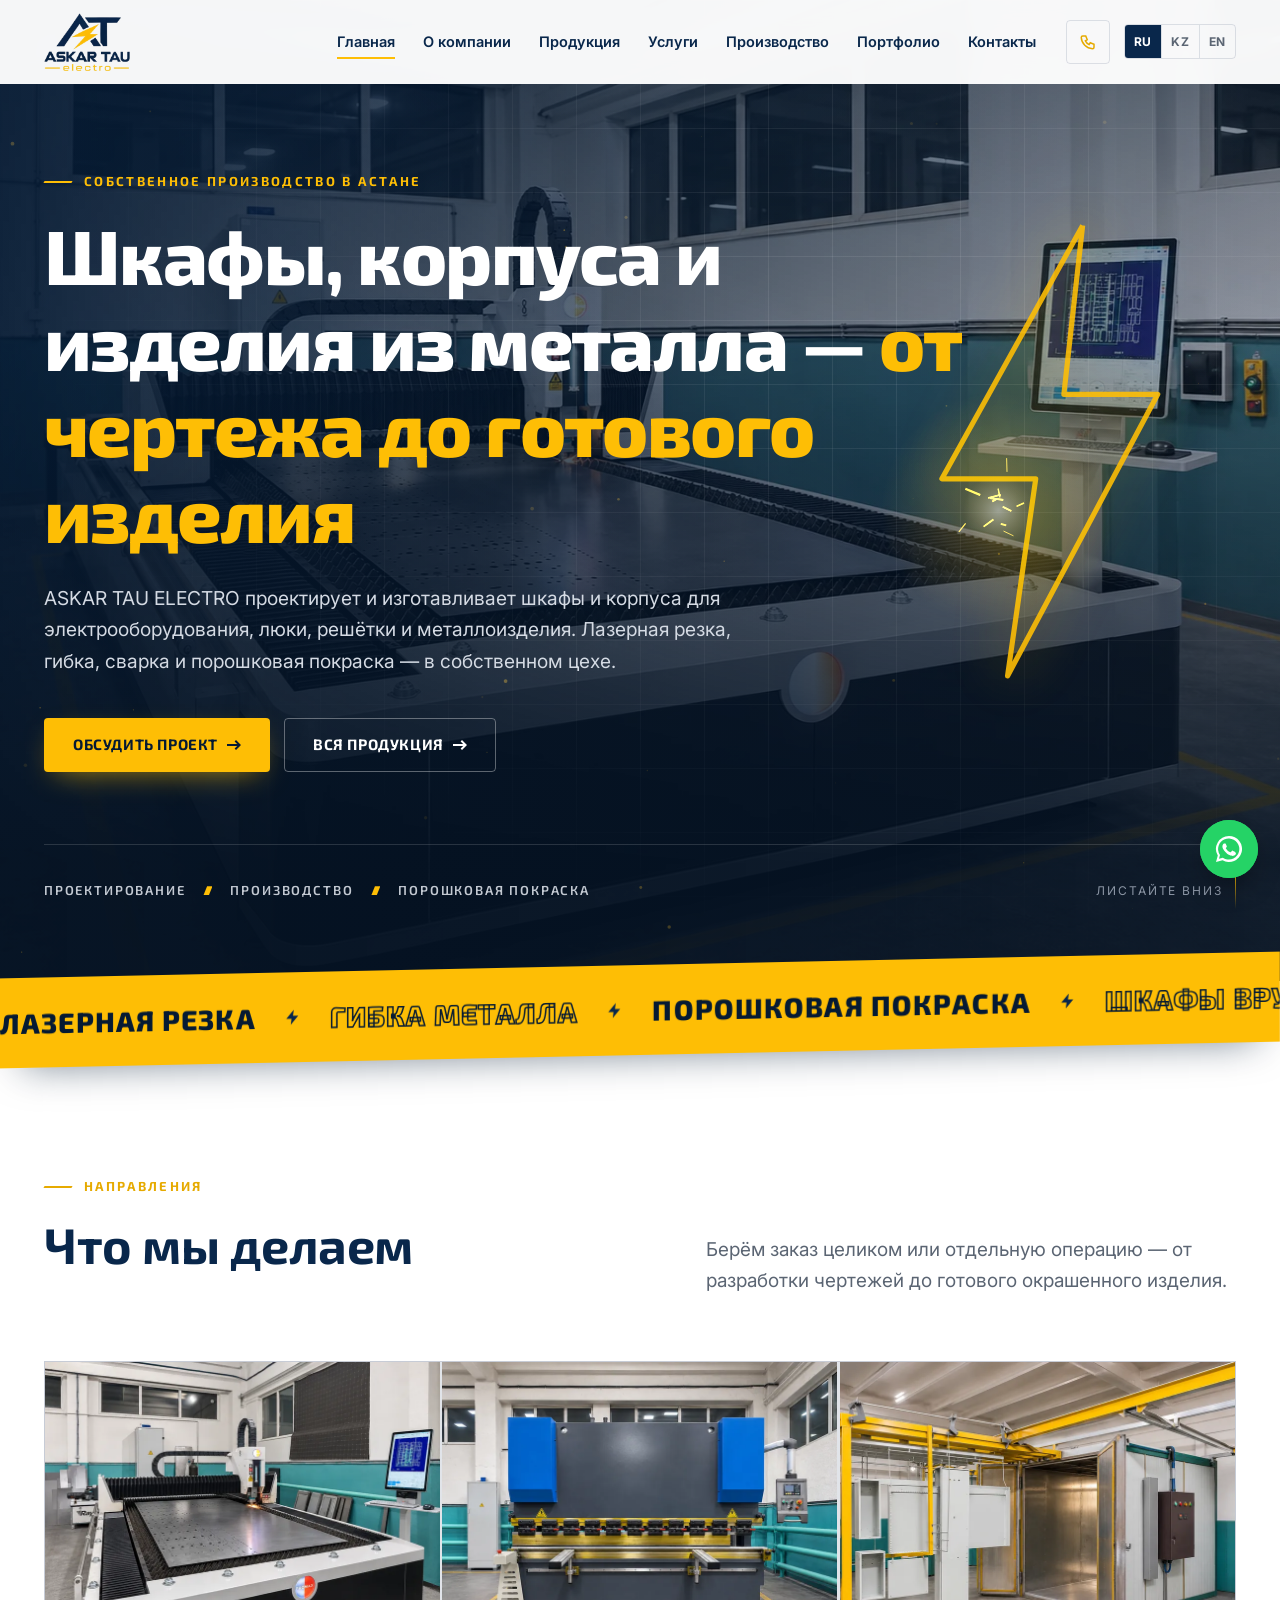
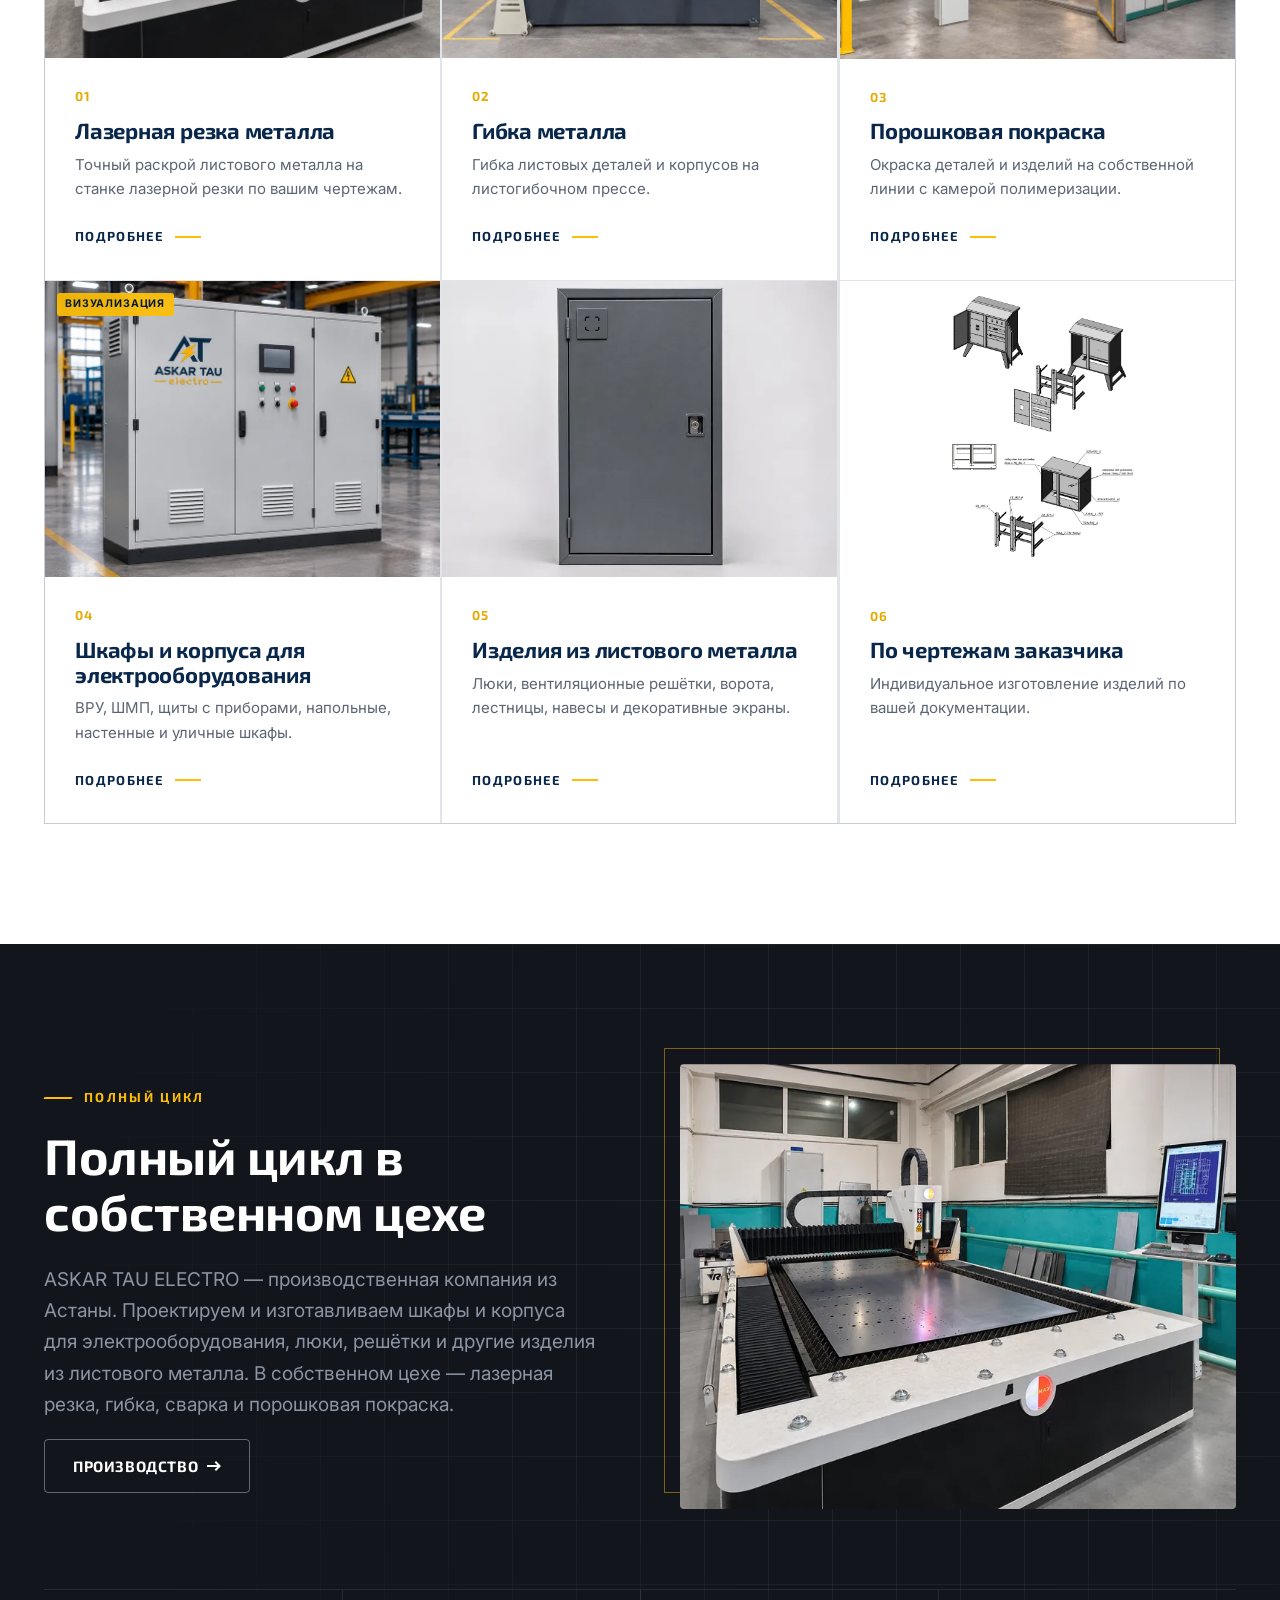
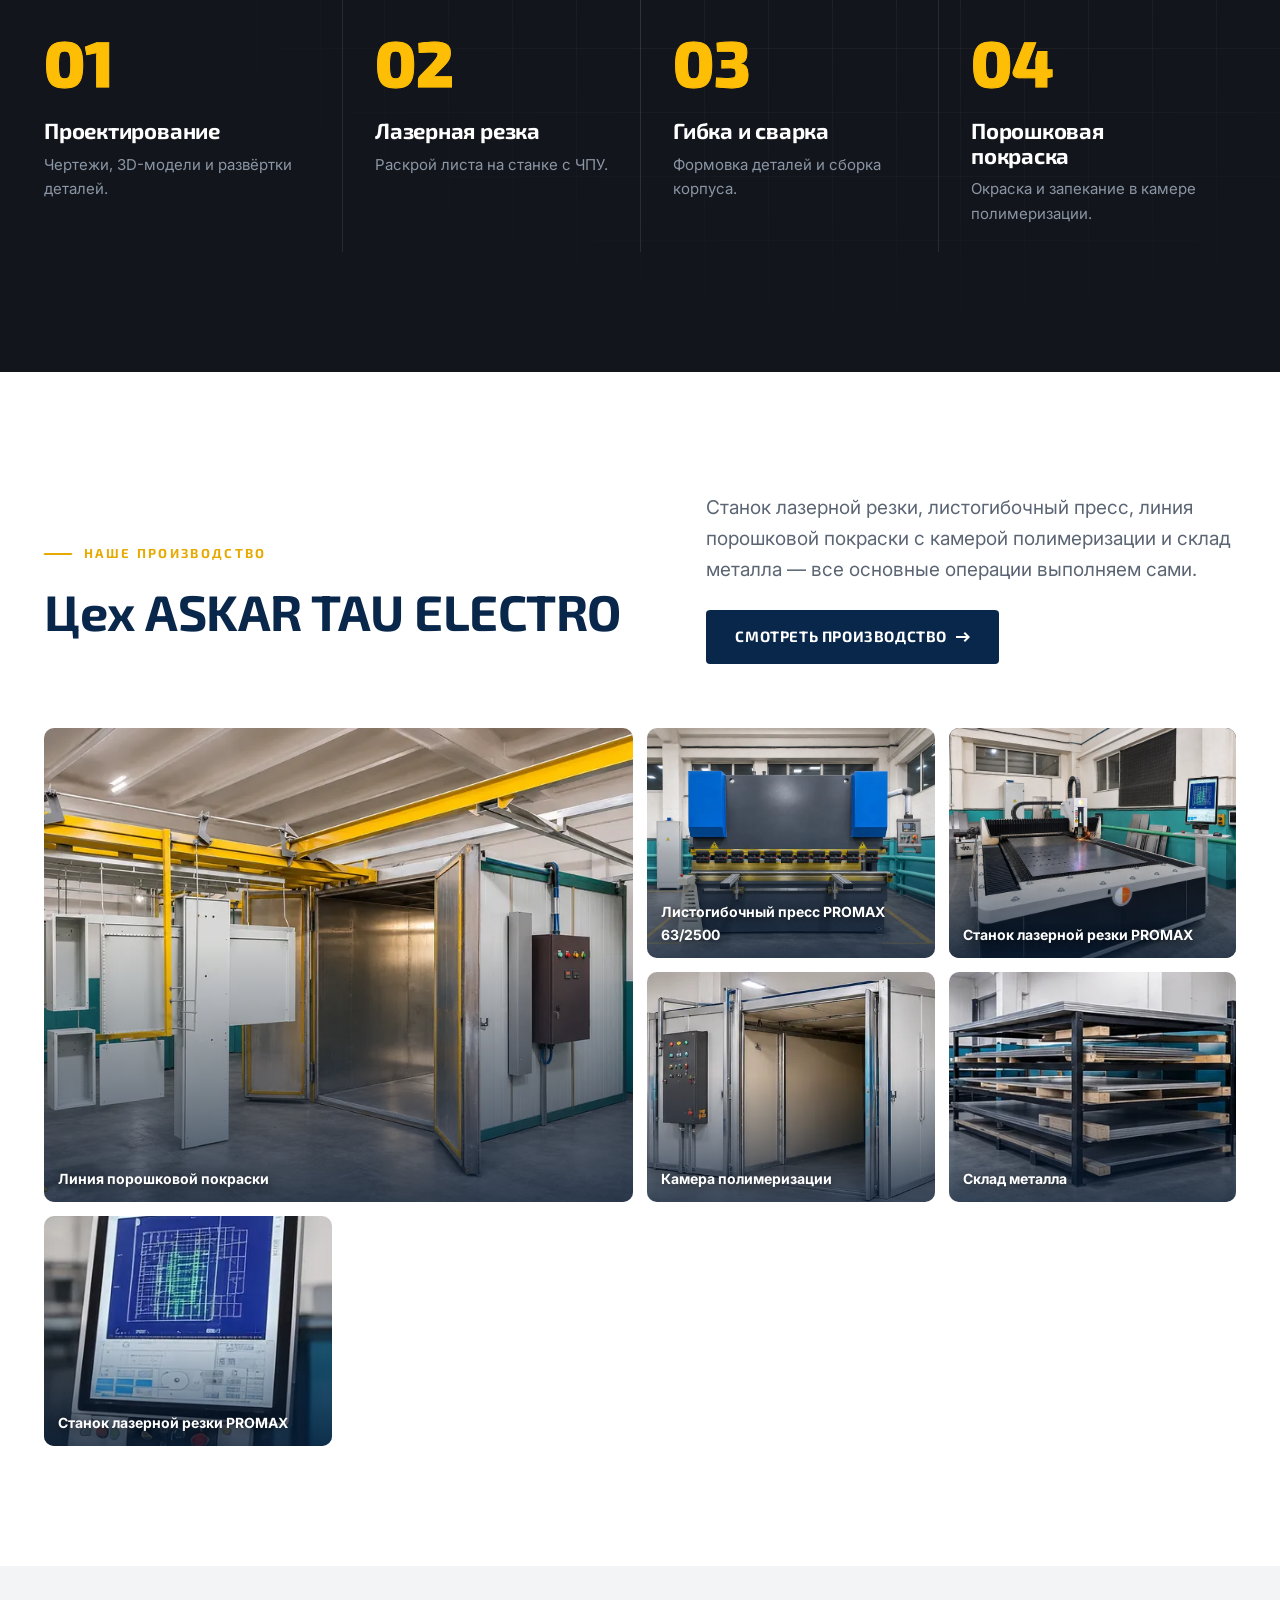
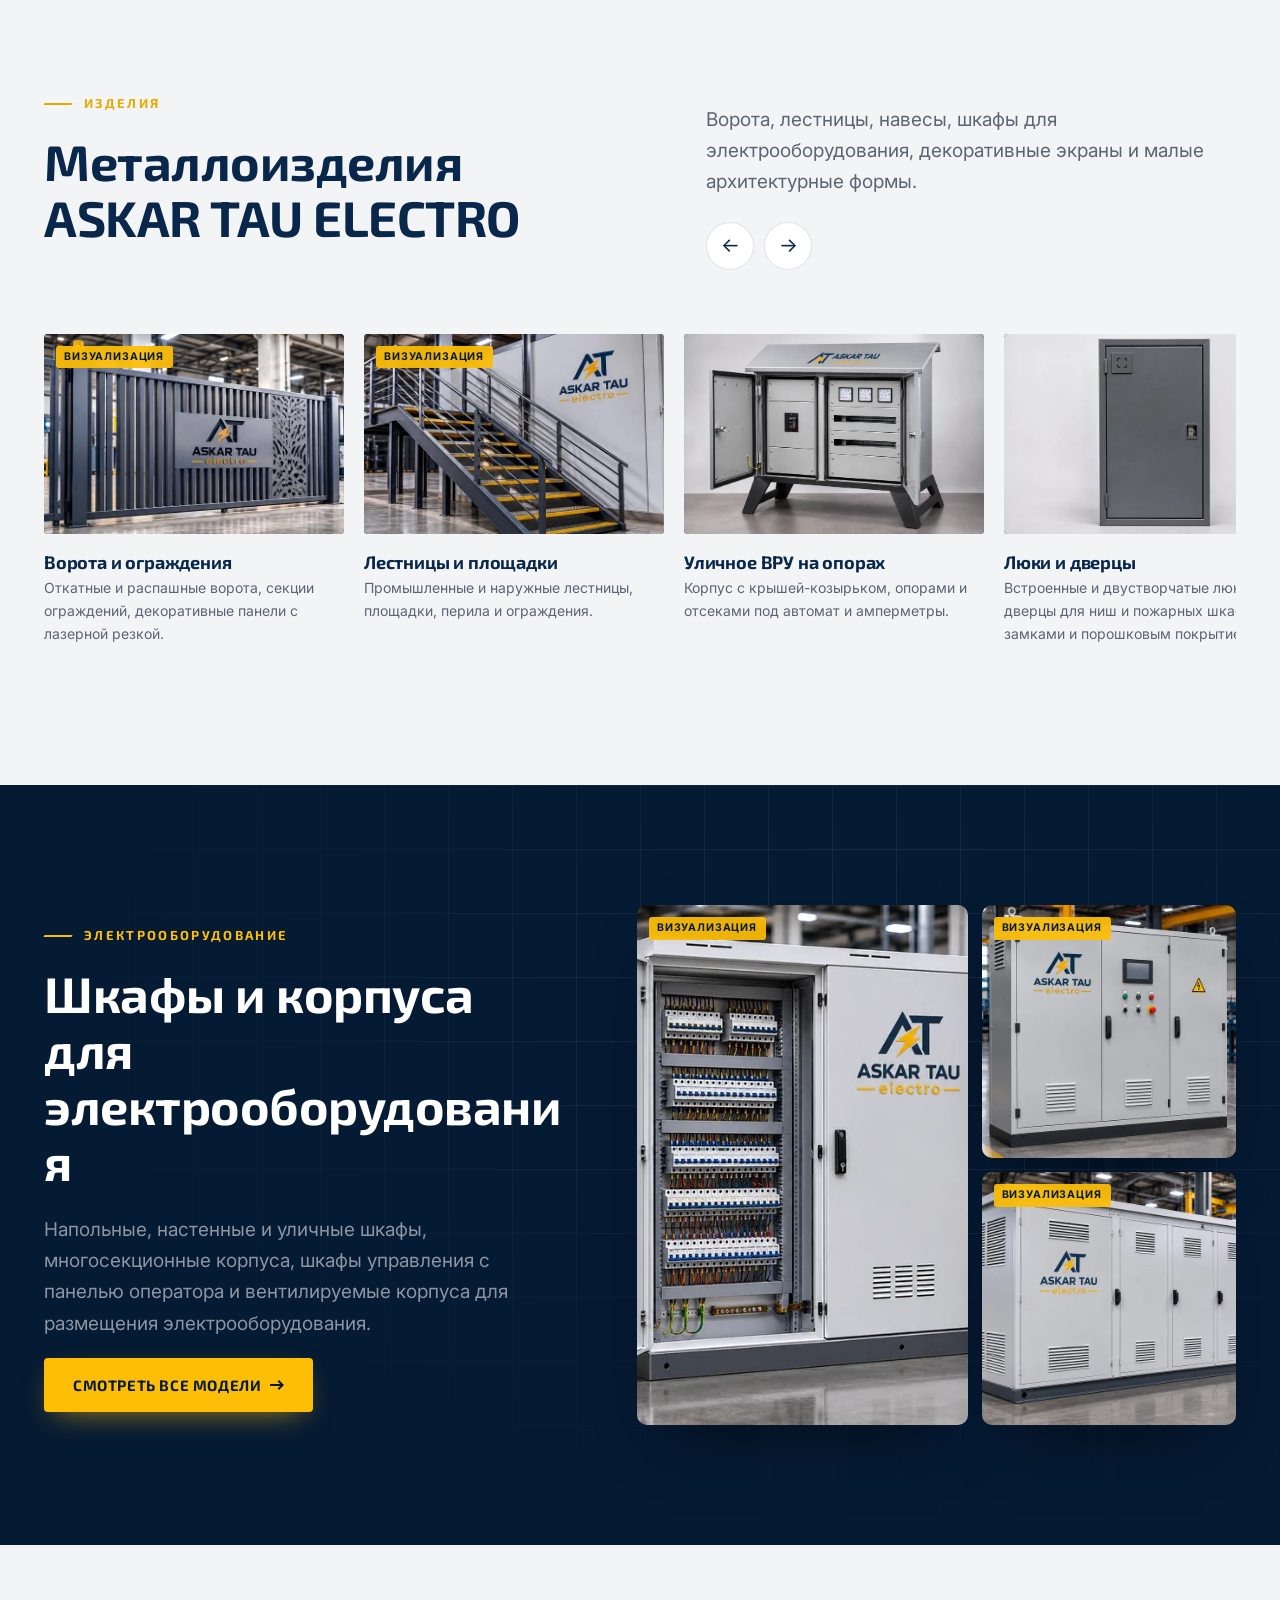
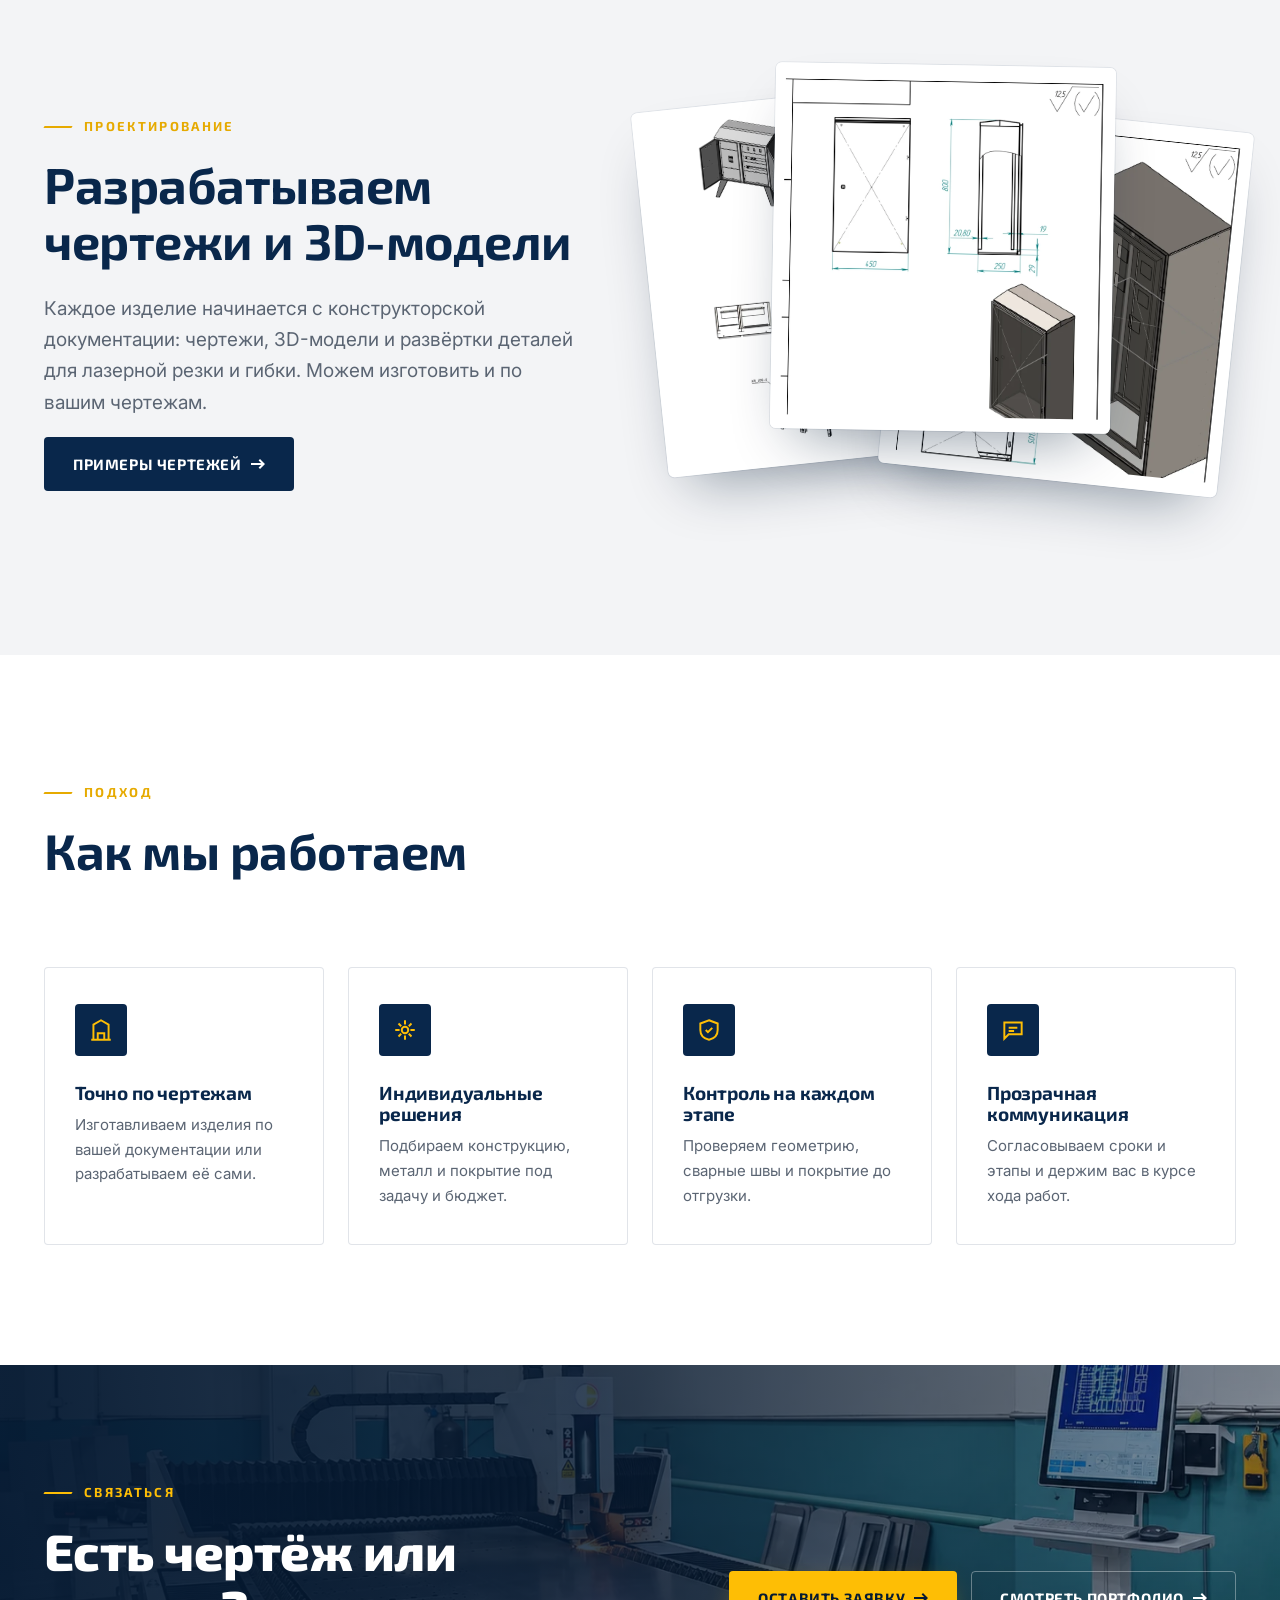
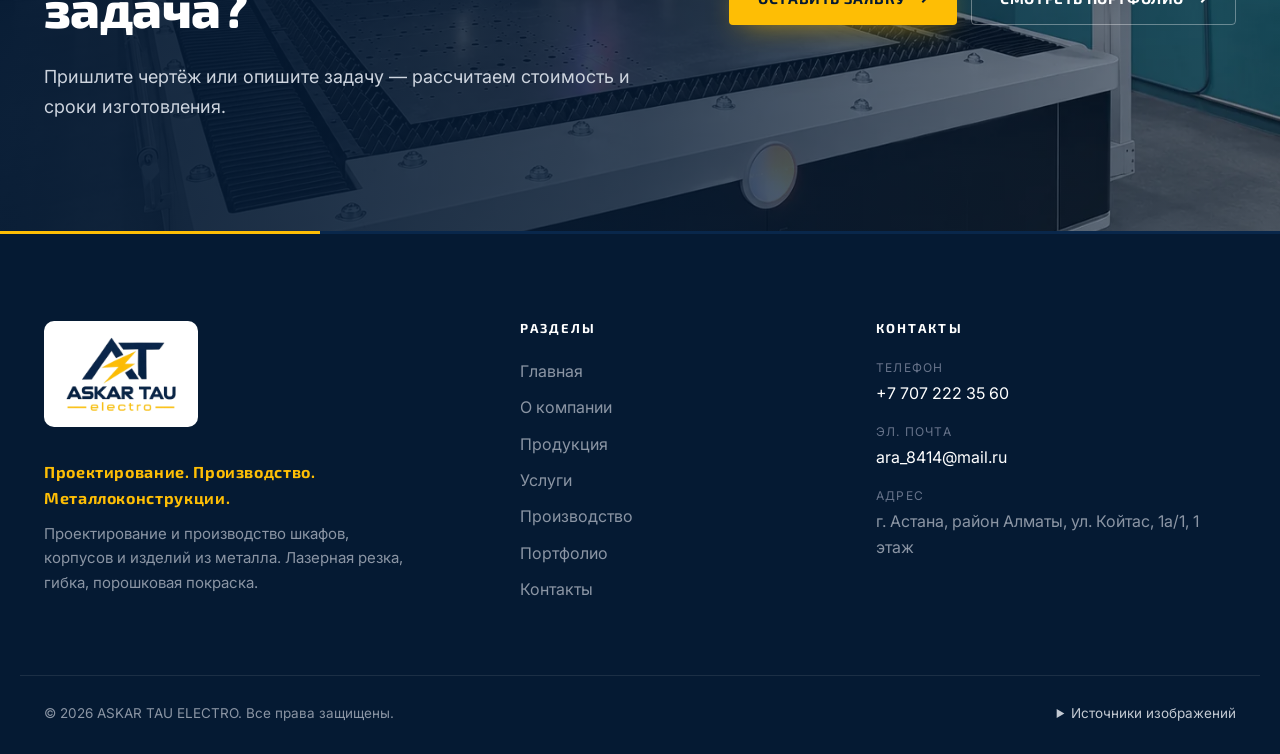
==== commit bee5a059: "Мобильная версия: первый экран виден сразу, мягче анимации появления Co-Authored-By: Claude Opus 5.5" ====
--- a/index.html
+++ b/index.html
@@ -15,8 +15,8 @@
   <link rel="preconnect" href="https://fonts.gstatic.com" crossorigin>
   <link rel="preconnect" href="https://images.unsplash.com">
   <link rel="stylesheet" href="https://fonts.googleapis.com/css2?family=Exo+2:wght@500;600;700;800&family=Inter:wght@400;500;600;700&display=swap">
-  <link rel="stylesheet" href="assets/css/style.css?v=10">
-  <link rel="stylesheet" href="assets/css/effects.css?v=10">
+  <link rel="stylesheet" href="assets/css/style.css?v=11">
+  <link rel="stylesheet" href="assets/css/effects.css?v=11">
 </head>
 <body data-page="home">
 <header id="site-header"></header>
@@ -29,10 +29,10 @@
     </div>
     <div class="grid-bg"></div>
     <div class="container hero__inner">
-      <span class="eyebrow reveal" data-i18n="hero.eyebrow"></span>
-      <h1 class="hero__title reveal reveal-d1" data-i18n="hero.title"></h1>
-      <p class="hero__text reveal reveal-d2" data-i18n="hero.text"></p>
-      <div class="hero__actions reveal reveal-d3">
+      <span class="eyebrow" data-i18n="hero.eyebrow"></span>
+      <h1 class="hero__title" data-i18n="hero.title"></h1>
+      <p class="hero__text" data-i18n="hero.text"></p>
+      <div class="hero__actions">
         <a href="contacts.html#form" class="btn btn--primary" data-i18n="cta.discuss"></a>
         <a href="products.html" class="btn btn--ghost" data-i18n="cta.allProducts"></a>
       </div>
@@ -239,11 +239,11 @@
 
 <footer id="site-footer"></footer>
 
-<script src="assets/js/config.js?v=10"></script>
-<script src="assets/js/images.js?v=10"></script>
-<script src="assets/js/i18n.js?v=10"></script>
-<script src="assets/js/main.js?v=10"></script>
-<script src="assets/js/effects.js?v=10"></script>
+<script src="assets/js/config.js?v=11"></script>
+<script src="assets/js/images.js?v=11"></script>
+<script src="assets/js/i18n.js?v=11"></script>
+<script src="assets/js/main.js?v=11"></script>
+<script src="assets/js/effects.js?v=11"></script>
 <script>
   // Прокрутка ленты изделий кнопками
   document.querySelectorAll("[data-rail]").forEach(function (b) {
--- a/assets/css/effects.css
+++ b/assets/css/effects.css
@@ -369,3 +369,11 @@
   .step p { font-size: 15px; }
   .ticker__item { font-size: 16px; gap: 18px; padding-right: 18px; }
 }
+.hero__text { animation: fadeUp 1s var(--ease) both .45s; }
+.hero__actions { animation: fadeUp 1s var(--ease) both .65s; }
+.hero .eyebrow { animation: fadeUp .8s var(--ease) both .05s; }
+@media (max-width: 680px) {
+  .reveal { transform: translateY(14px); transition-duration: .6s; }
+  .reveal-d1, .reveal-d2, .reveal-d3 { transition-delay: .05s; }
+  .hero__media::after { background: linear-gradient(180deg, rgba(5,26,51,.55) 0%, rgba(5,26,51,.45) 40%, rgba(5,18,34,.92) 92%); }
+}
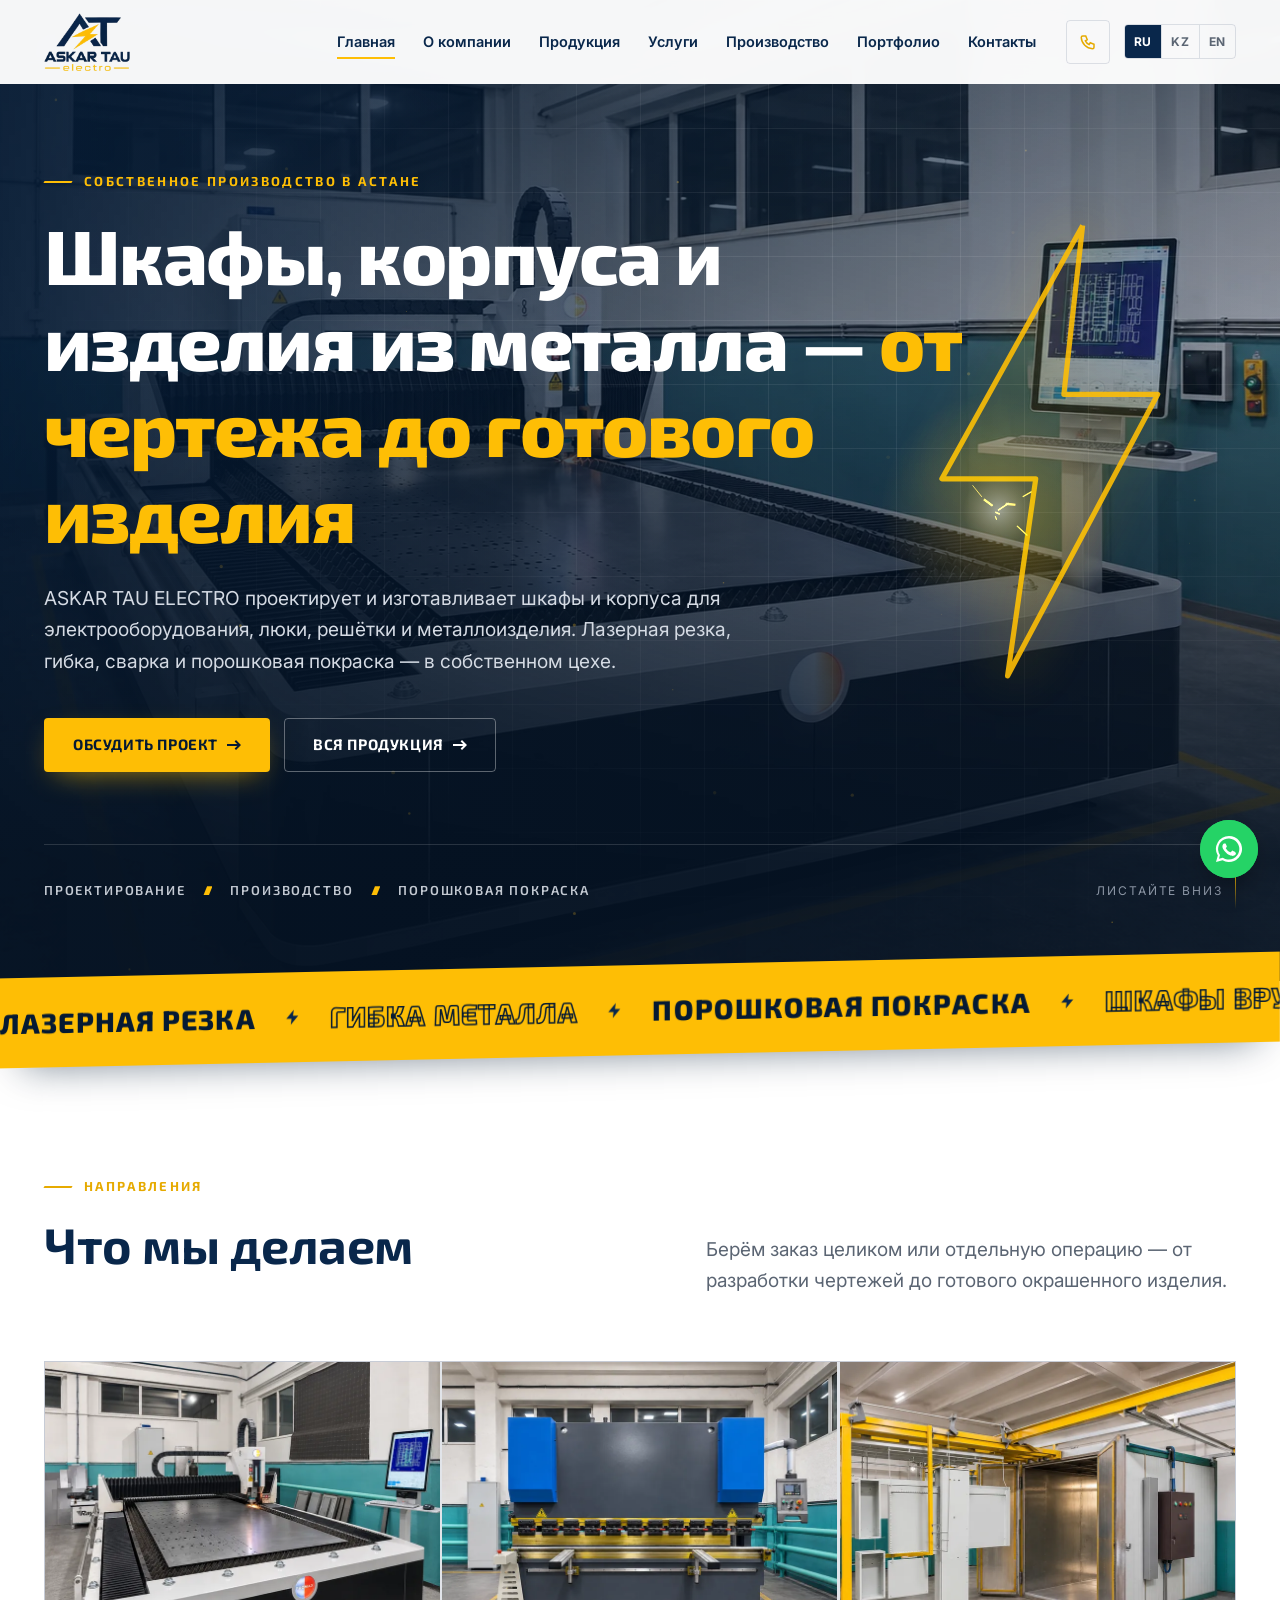
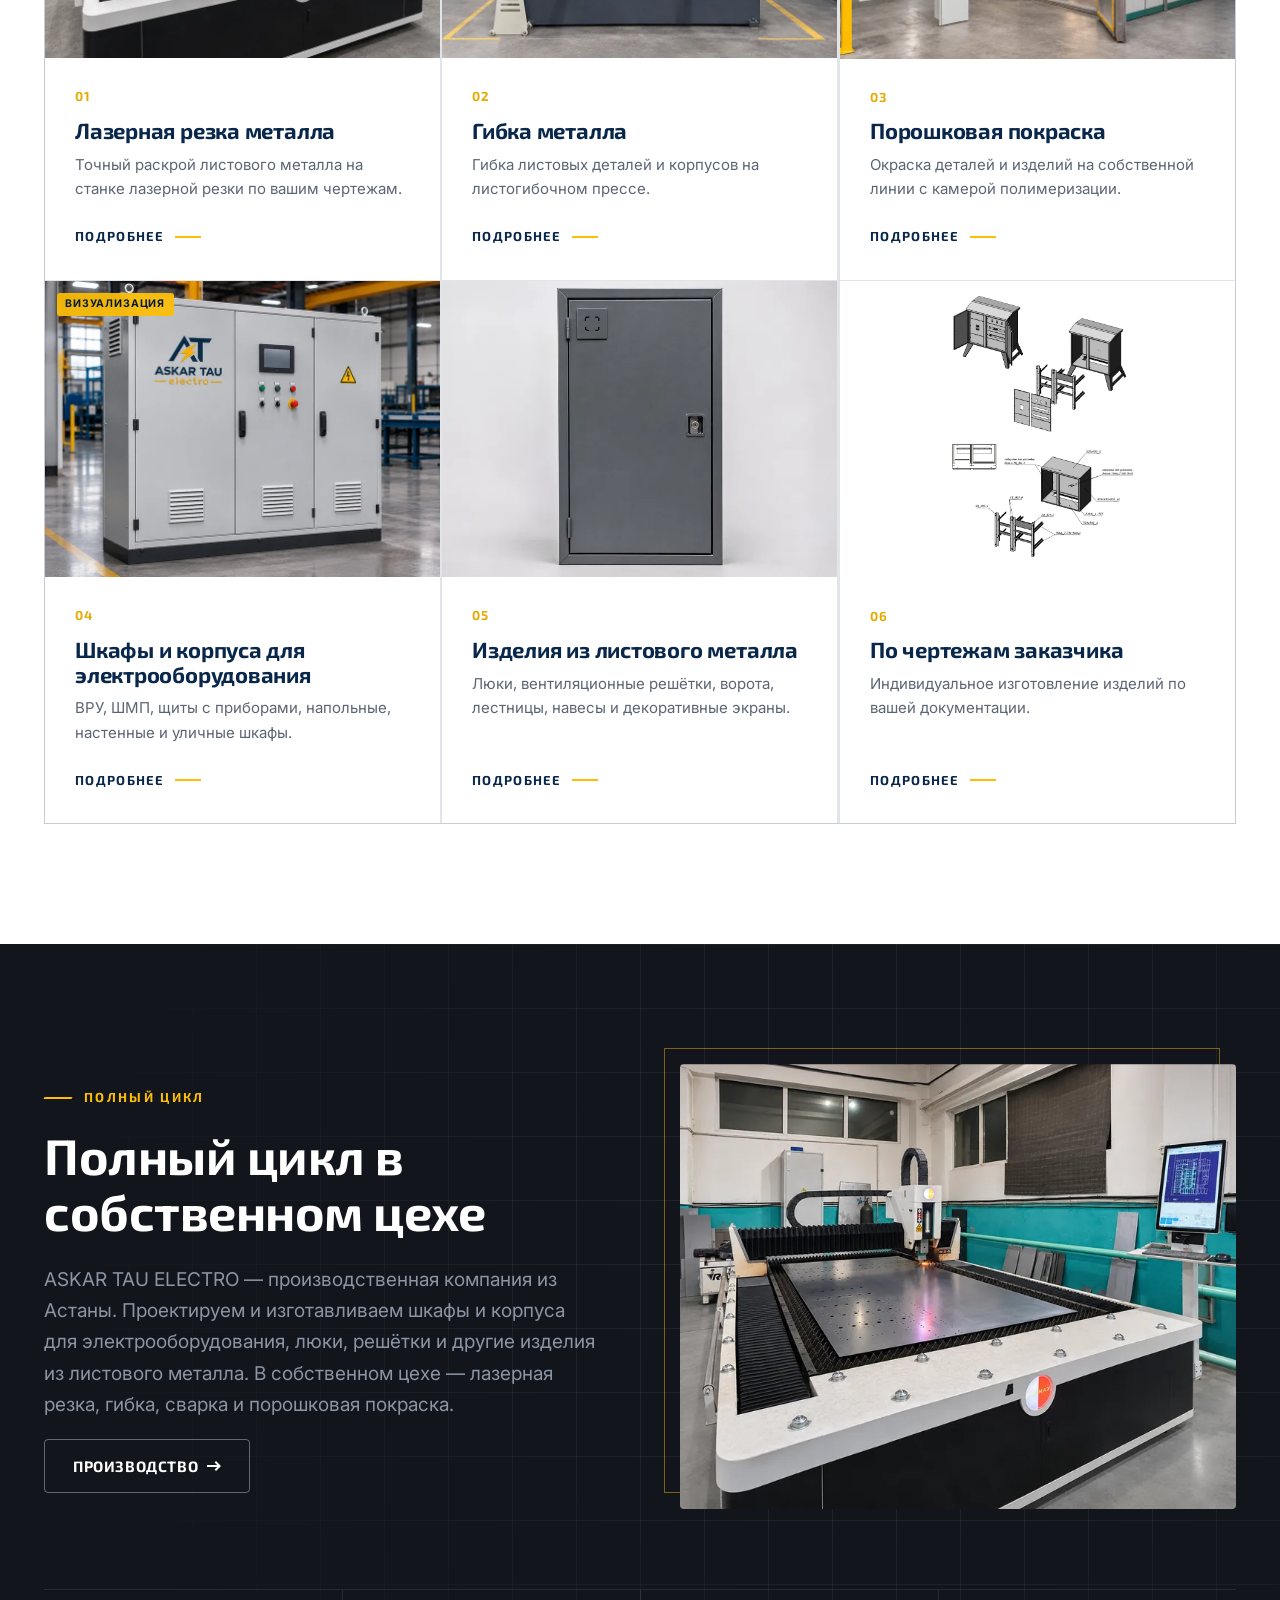
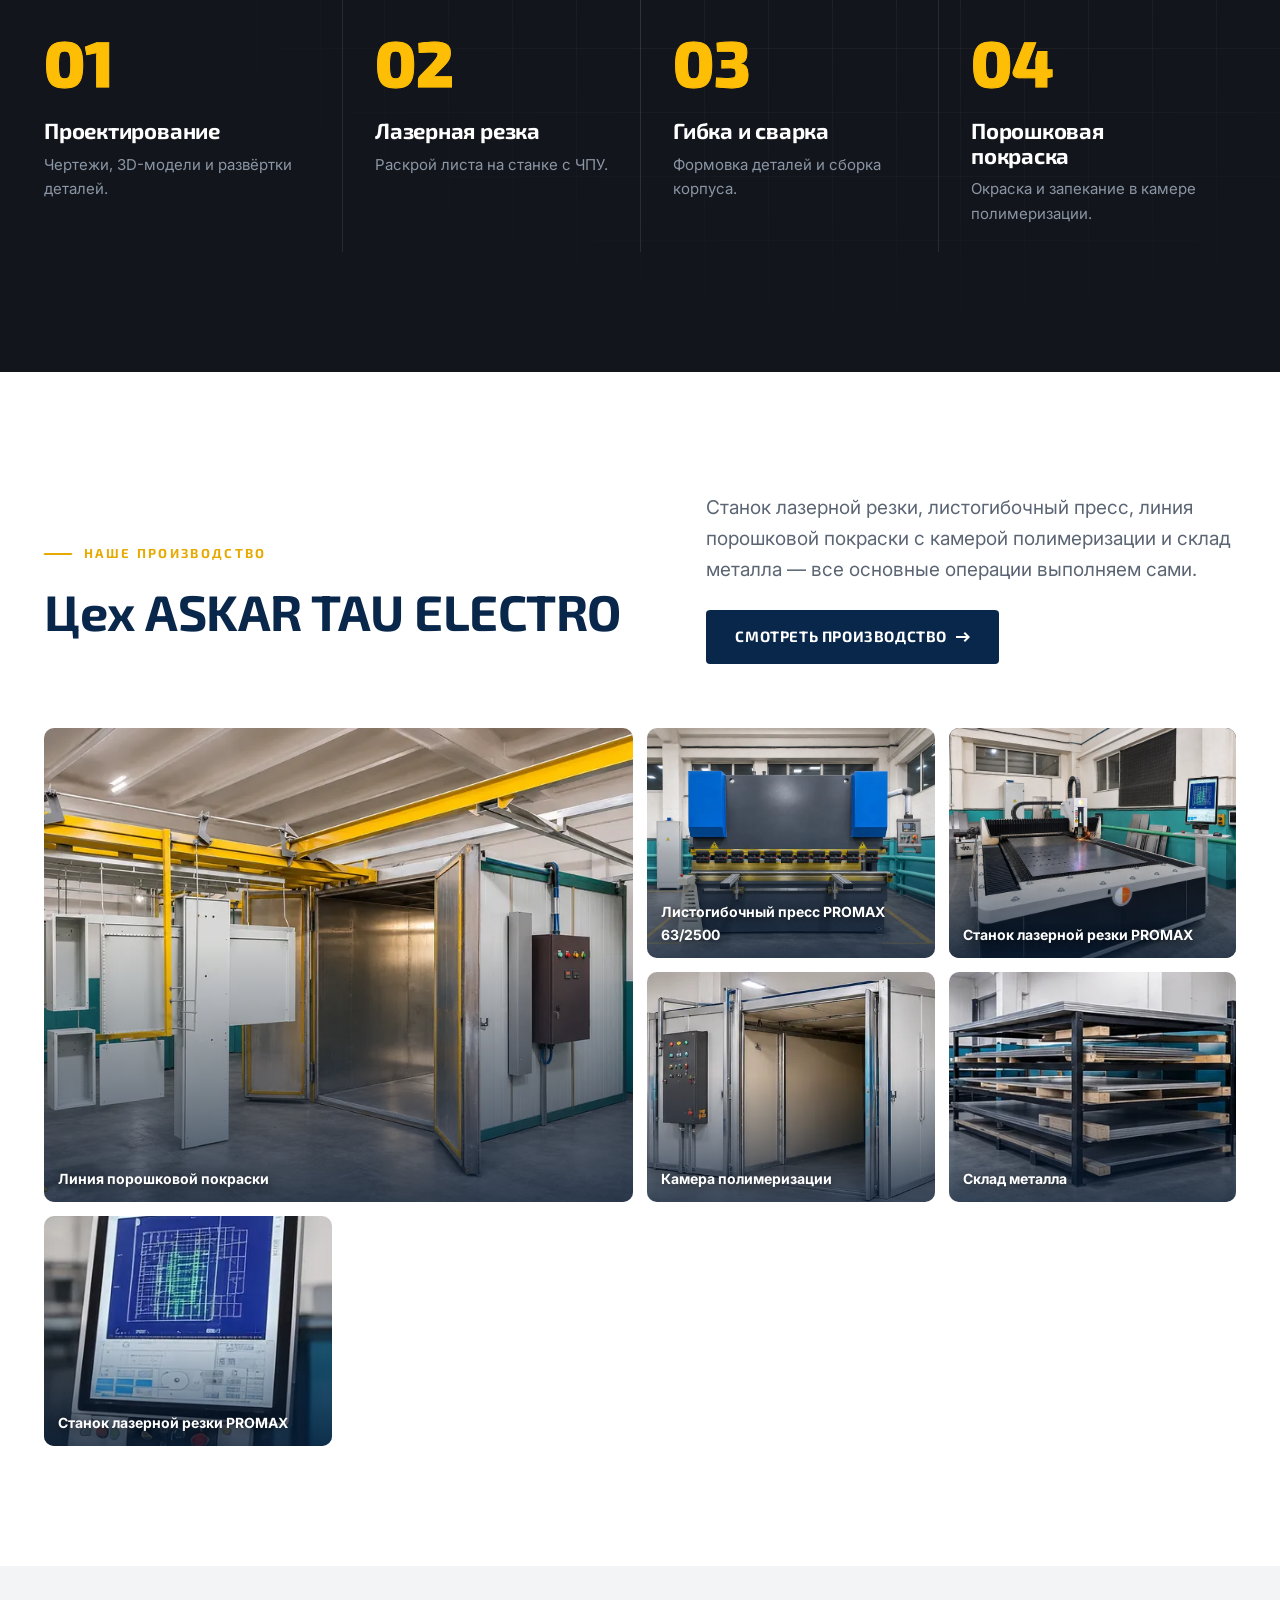
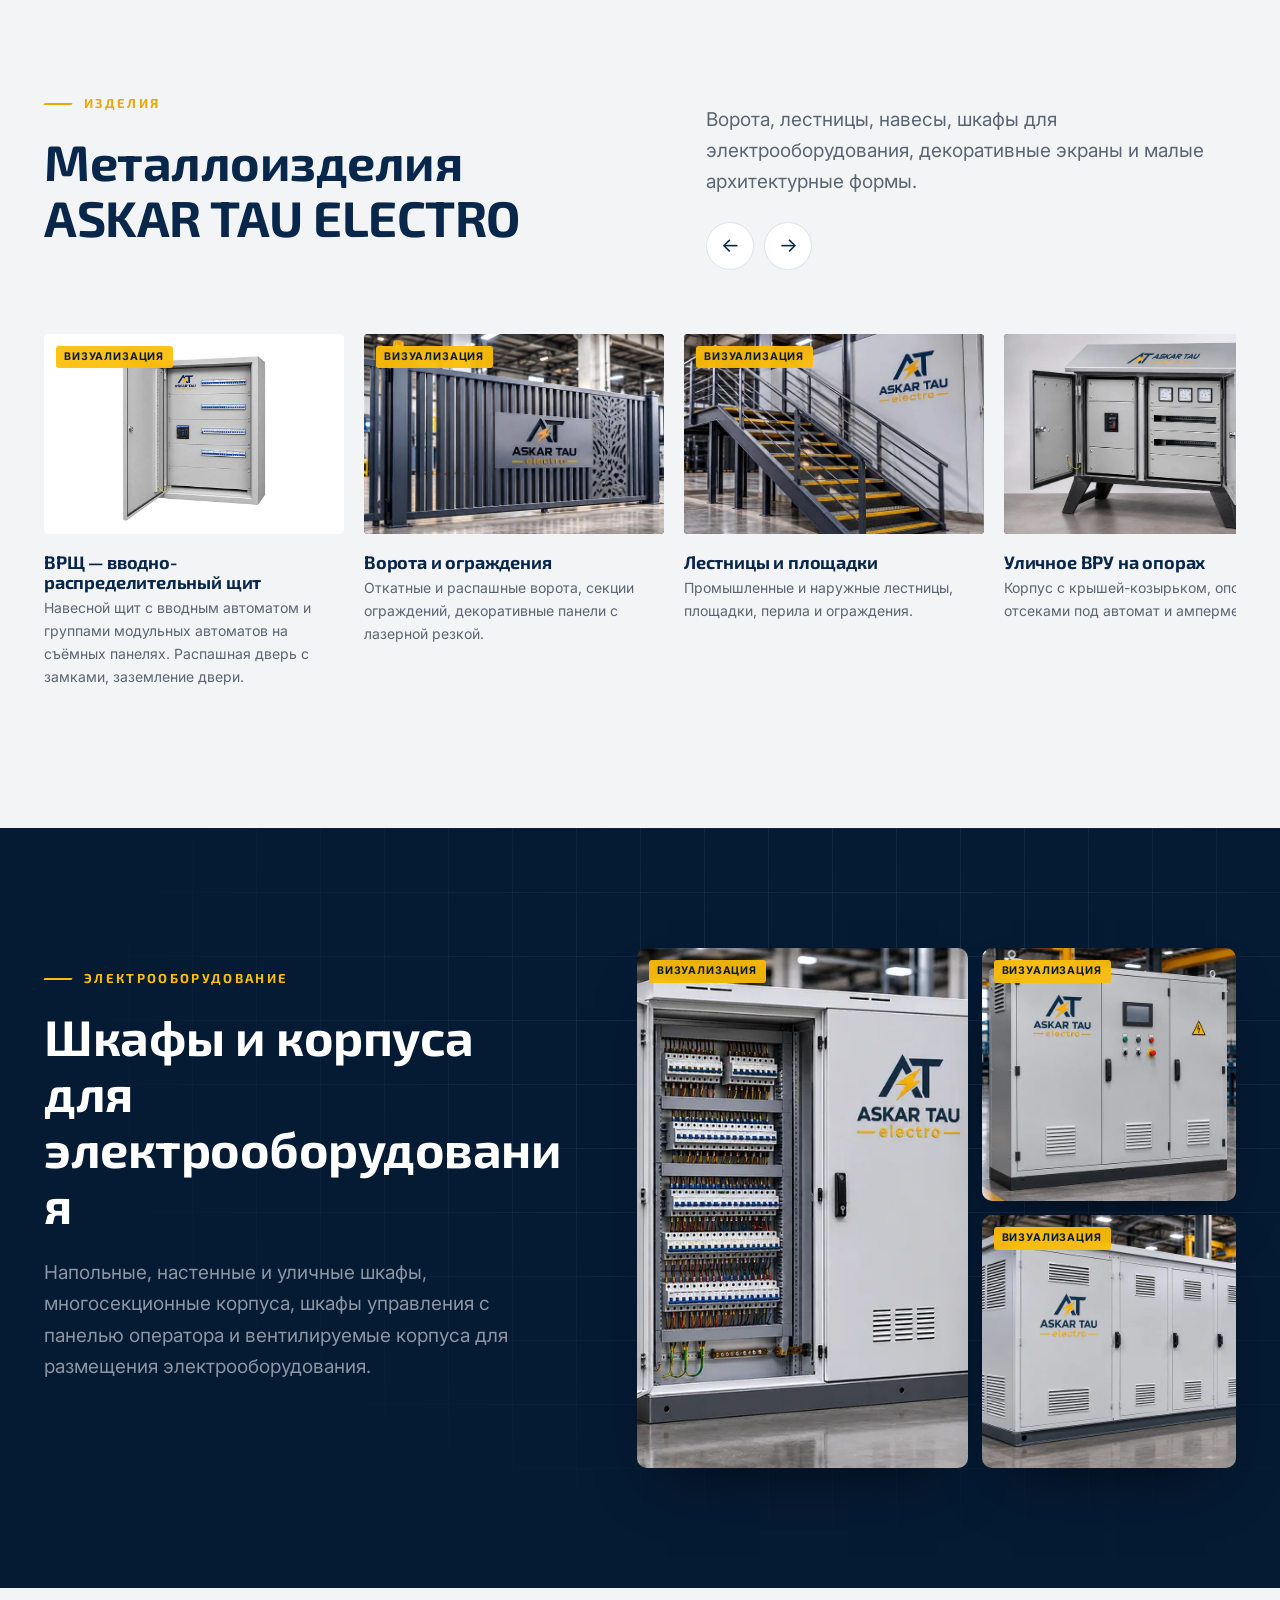
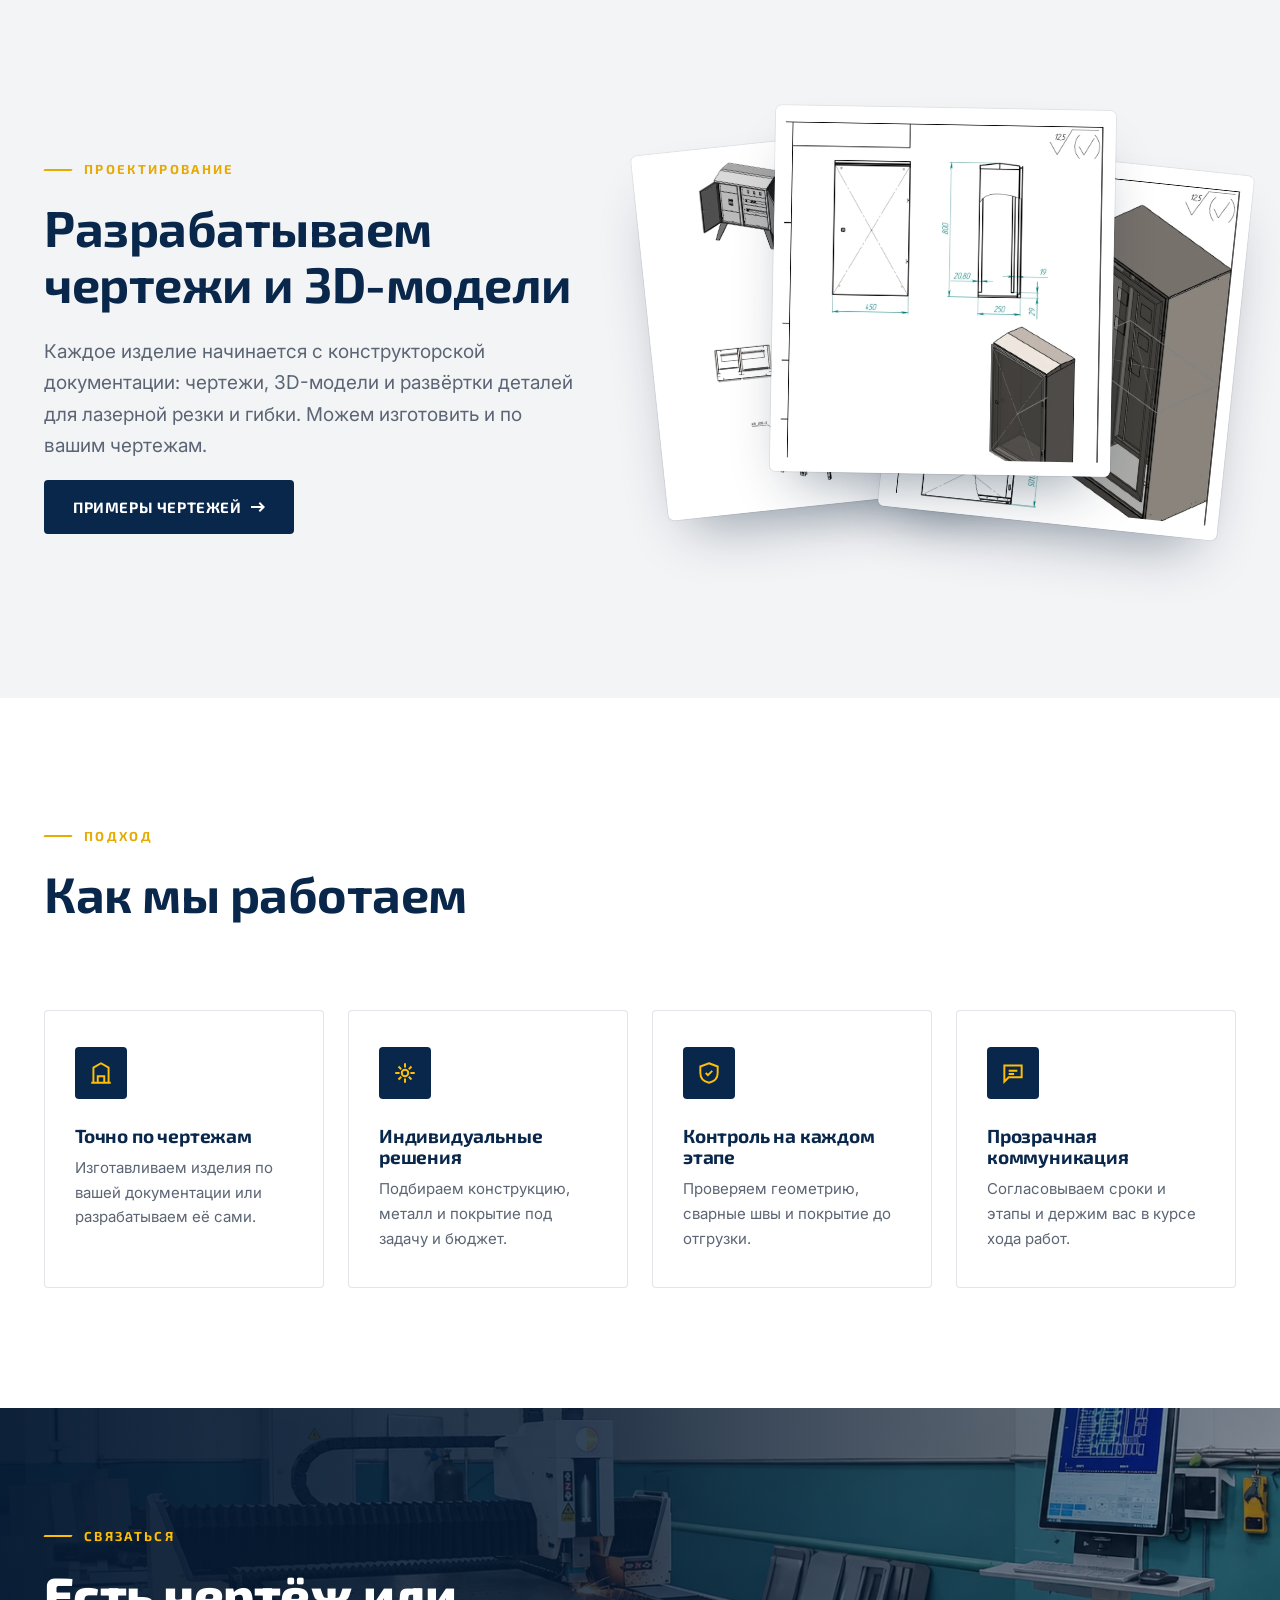
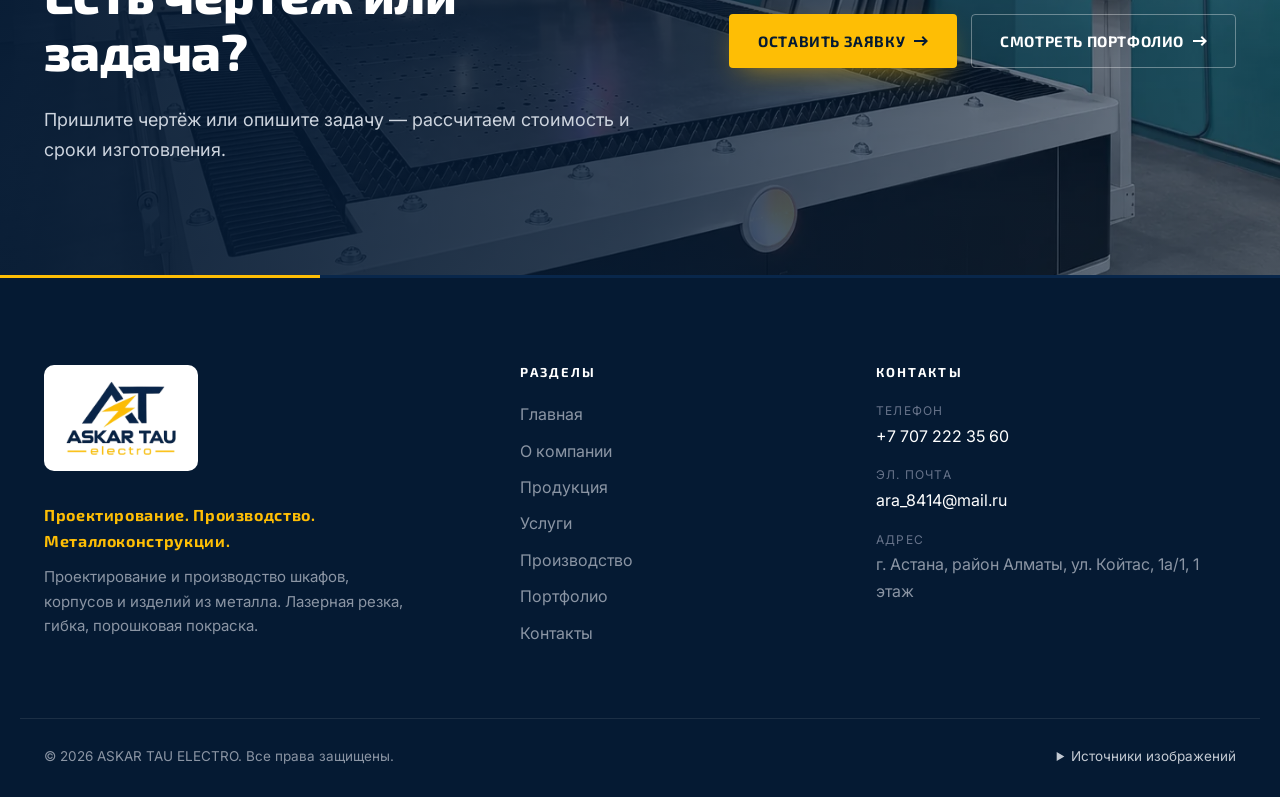
==== commit 9a902883: "Добавлен ВРЩ — вводно-распределительный щит Co-Authored-By: Claude Opus 5.5 <noreply@anthropic.com> " ====
--- a/index.html
+++ b/index.html
@@ -15,8 +15,8 @@
   <link rel="preconnect" href="https://fonts.gstatic.com" crossorigin>
   <link rel="preconnect" href="https://images.unsplash.com">
   <link rel="stylesheet" href="https://fonts.googleapis.com/css2?family=Exo+2:wght@500;600;700;800&family=Inter:wght@400;500;600;700&display=swap">
-  <link rel="stylesheet" href="assets/css/style.css?v=11">
-  <link rel="stylesheet" href="assets/css/effects.css?v=11">
+  <link rel="stylesheet" href="assets/css/style.css?v=12">
+  <link rel="stylesheet" href="assets/css/effects.css?v=12">
 </head>
 <body data-page="home">
 <header id="site-header"></header>
@@ -147,6 +147,7 @@
         </div>
       </div>
       <div class="rail" id="rail">
+        <a class="rail__item" href="products.html#vrsh"><div class="media media--paper"><img data-img="vrshOpen" alt=""></div><h3 data-i18n="prod.vrsh"></h3><p data-i18n="prod.vrsh.t"></p></a>
         <a class="rail__item" href="products.html#gates"><div class="media"><img data-img="pGateLaser" alt=""></div><h3 data-i18n="prod.gates"></h3><p data-i18n="prod.gates.t"></p></a>
         <a class="rail__item" href="products.html#stairs"><div class="media"><img data-img="pStairsYellow" alt=""></div><h3 data-i18n="prod.stairs"></h3><p data-i18n="prod.stairs.t"></p></a>
         <a class="rail__item" href="products.html#electro"><div class="media"><img data-img="pVruLegs" alt=""></div><h3 data-i18n="prod.vruLegs"></h3><p data-i18n="prod.vruLegs.t"></p></a>
@@ -239,11 +240,11 @@
 
 <footer id="site-footer"></footer>
 
-<script src="assets/js/config.js?v=11"></script>
-<script src="assets/js/images.js?v=11"></script>
-<script src="assets/js/i18n.js?v=11"></script>
-<script src="assets/js/main.js?v=11"></script>
-<script src="assets/js/effects.js?v=11"></script>
+<script src="assets/js/config.js?v=12"></script>
+<script src="assets/js/images.js?v=12"></script>
+<script src="assets/js/i18n.js?v=12"></script>
+<script src="assets/js/main.js?v=12"></script>
+<script src="assets/js/effects.js?v=12"></script>
 <script>
   // Прокрутка ленты изделий кнопками
   document.querySelectorAll("[data-rail]").forEach(function (b) {
--- a/assets/css/effects.css
+++ b/assets/css/effects.css
@@ -377,3 +377,11 @@
   .reveal-d1, .reveal-d2, .reveal-d3 { transition-delay: .05s; }
   .hero__media::after { background: linear-gradient(180deg, rgba(5,26,51,.55) 0%, rgba(5,26,51,.45) 40%, rgba(5,18,34,.92) 92%); }
 }
+/* электрошкафы: 3 колонки, ВРЩ — крупная карточка */
+.products--4 { grid-template-columns: repeat(3, 1fr); }
+.product--feature { grid-column: span 2; }
+.product--feature .product__thumbs .media { aspect-ratio: 4 / 3; }
+.product--feature h3 { font-size: 22px !important; }
+.product--feature p { font-size: 15px !important; }
+@media (max-width: 1080px) { .products--4 { grid-template-columns: repeat(2, 1fr); } .product--feature { grid-column: span 2; } }
+@media (max-width: 680px) { .product--feature h3 { font-size: 17px !important; } .product--feature p { font-size: 13.5px !important; } .product--feature .product__body .btn { display: inline-flex; } }
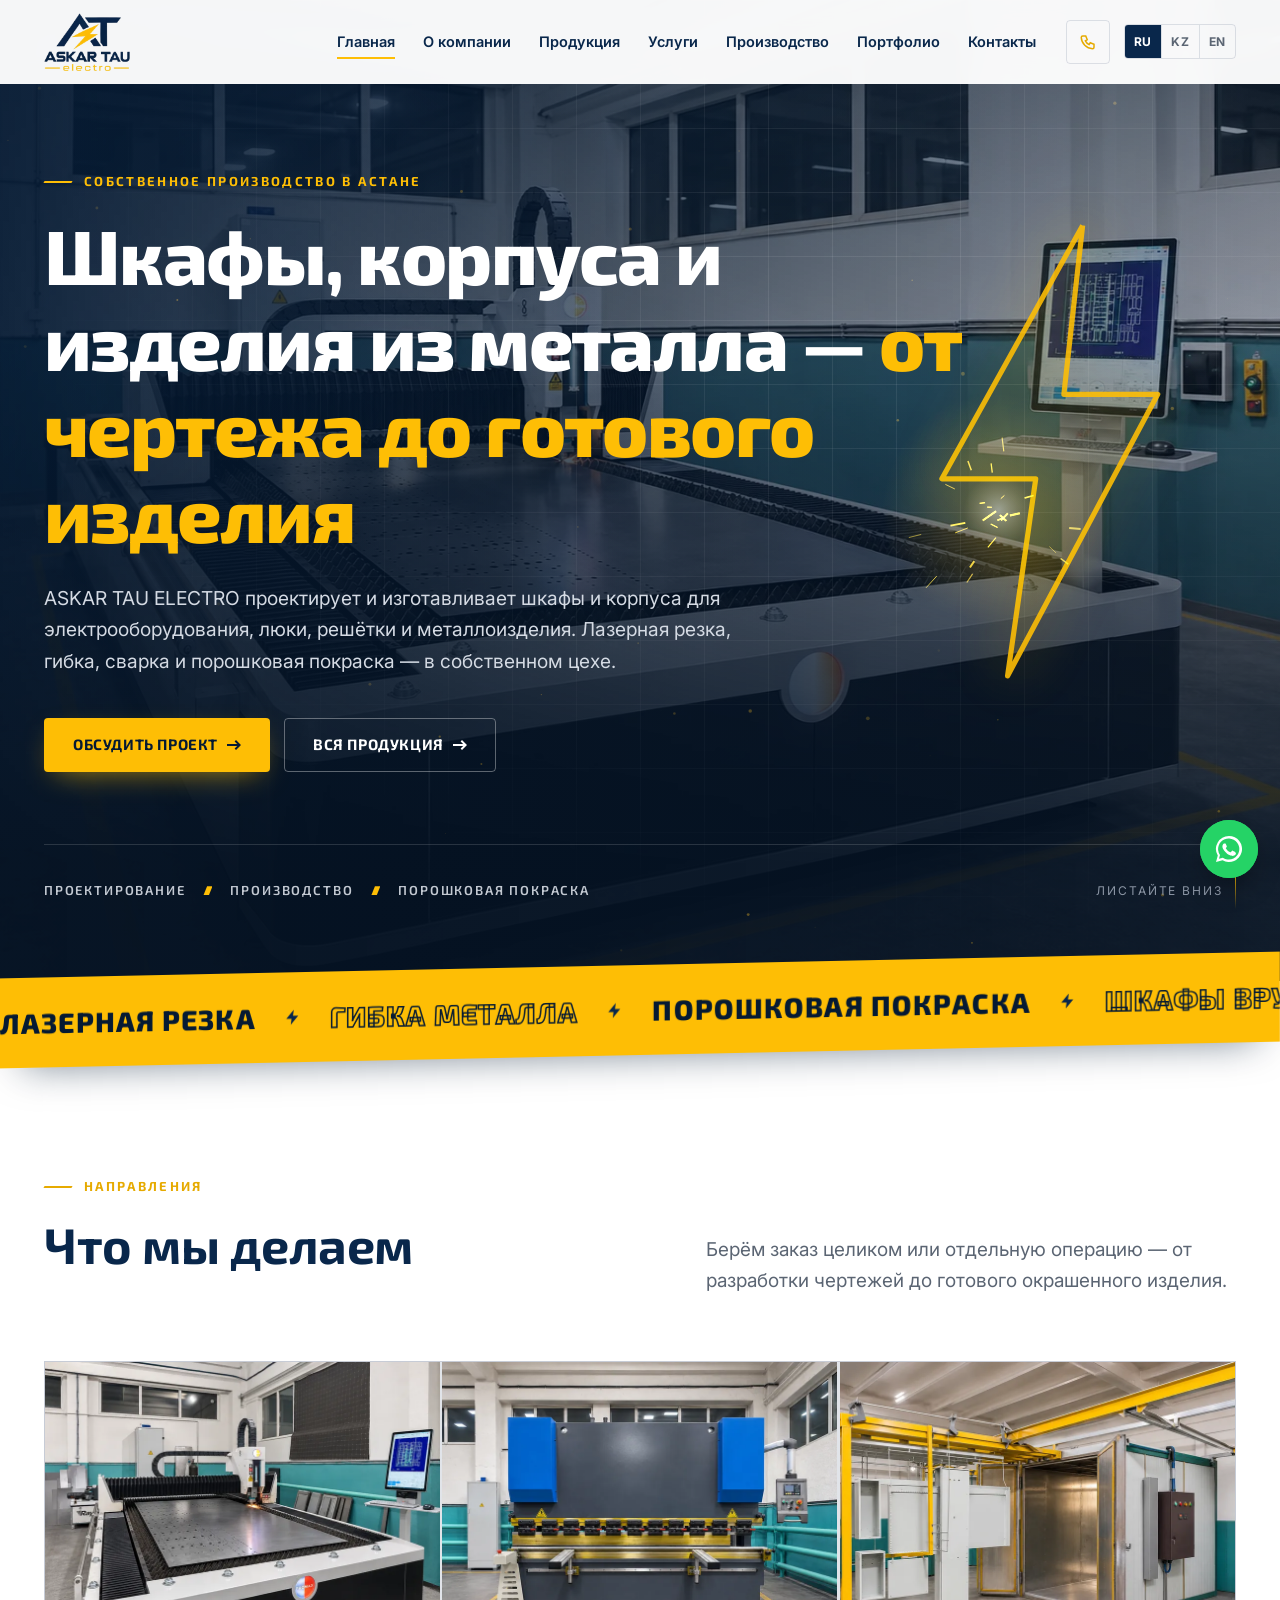
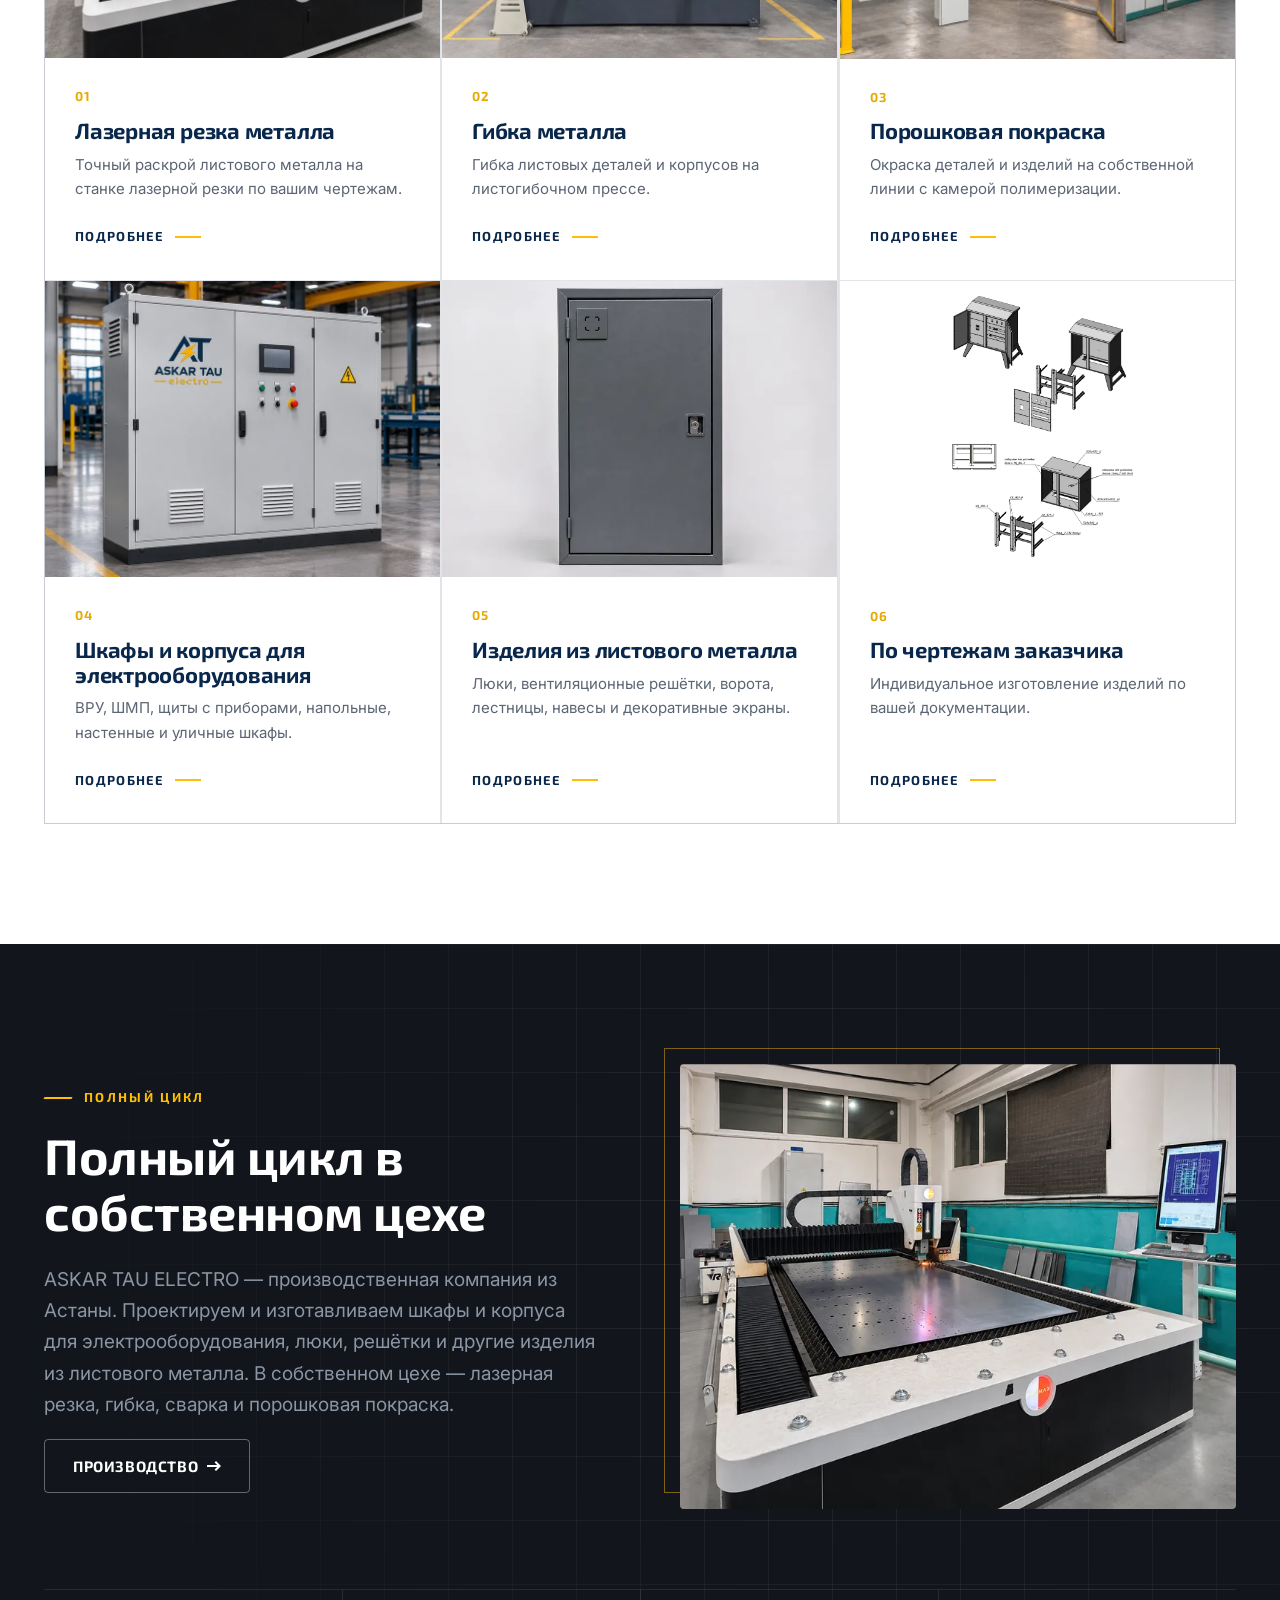
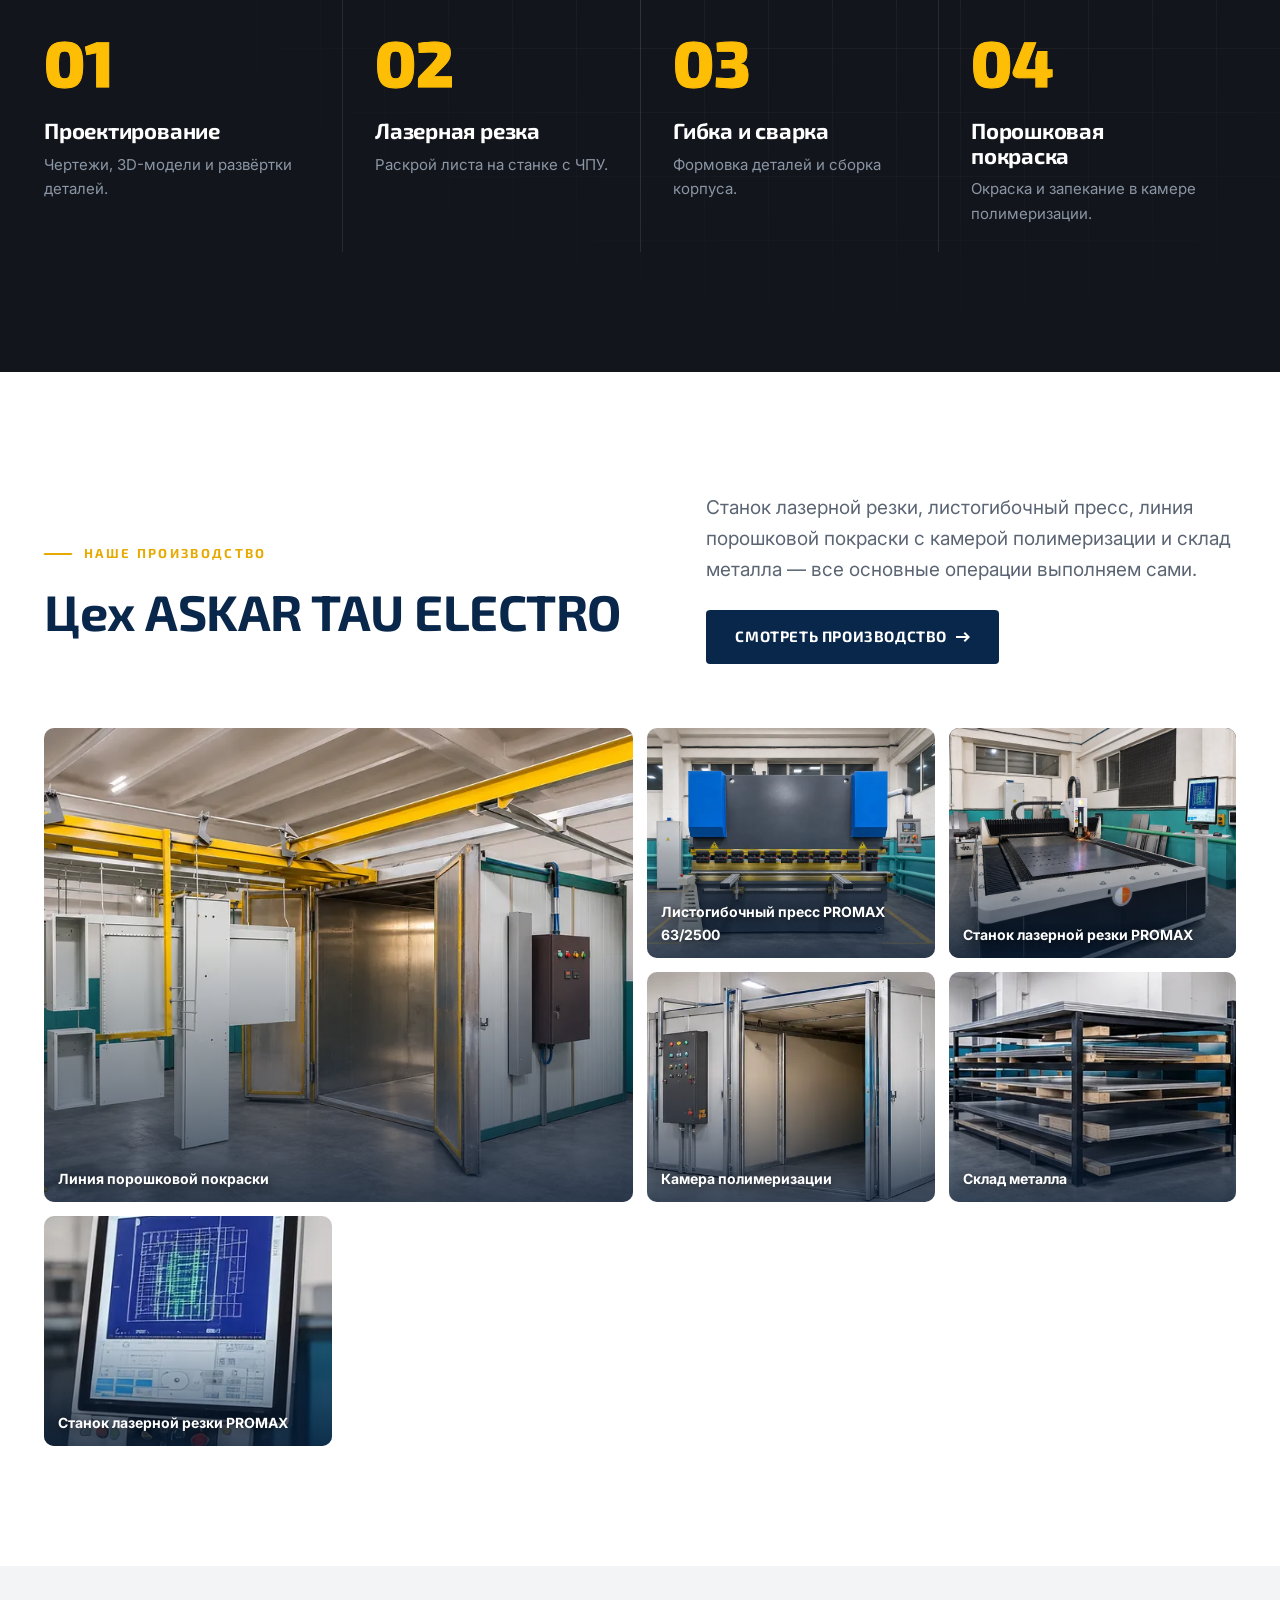
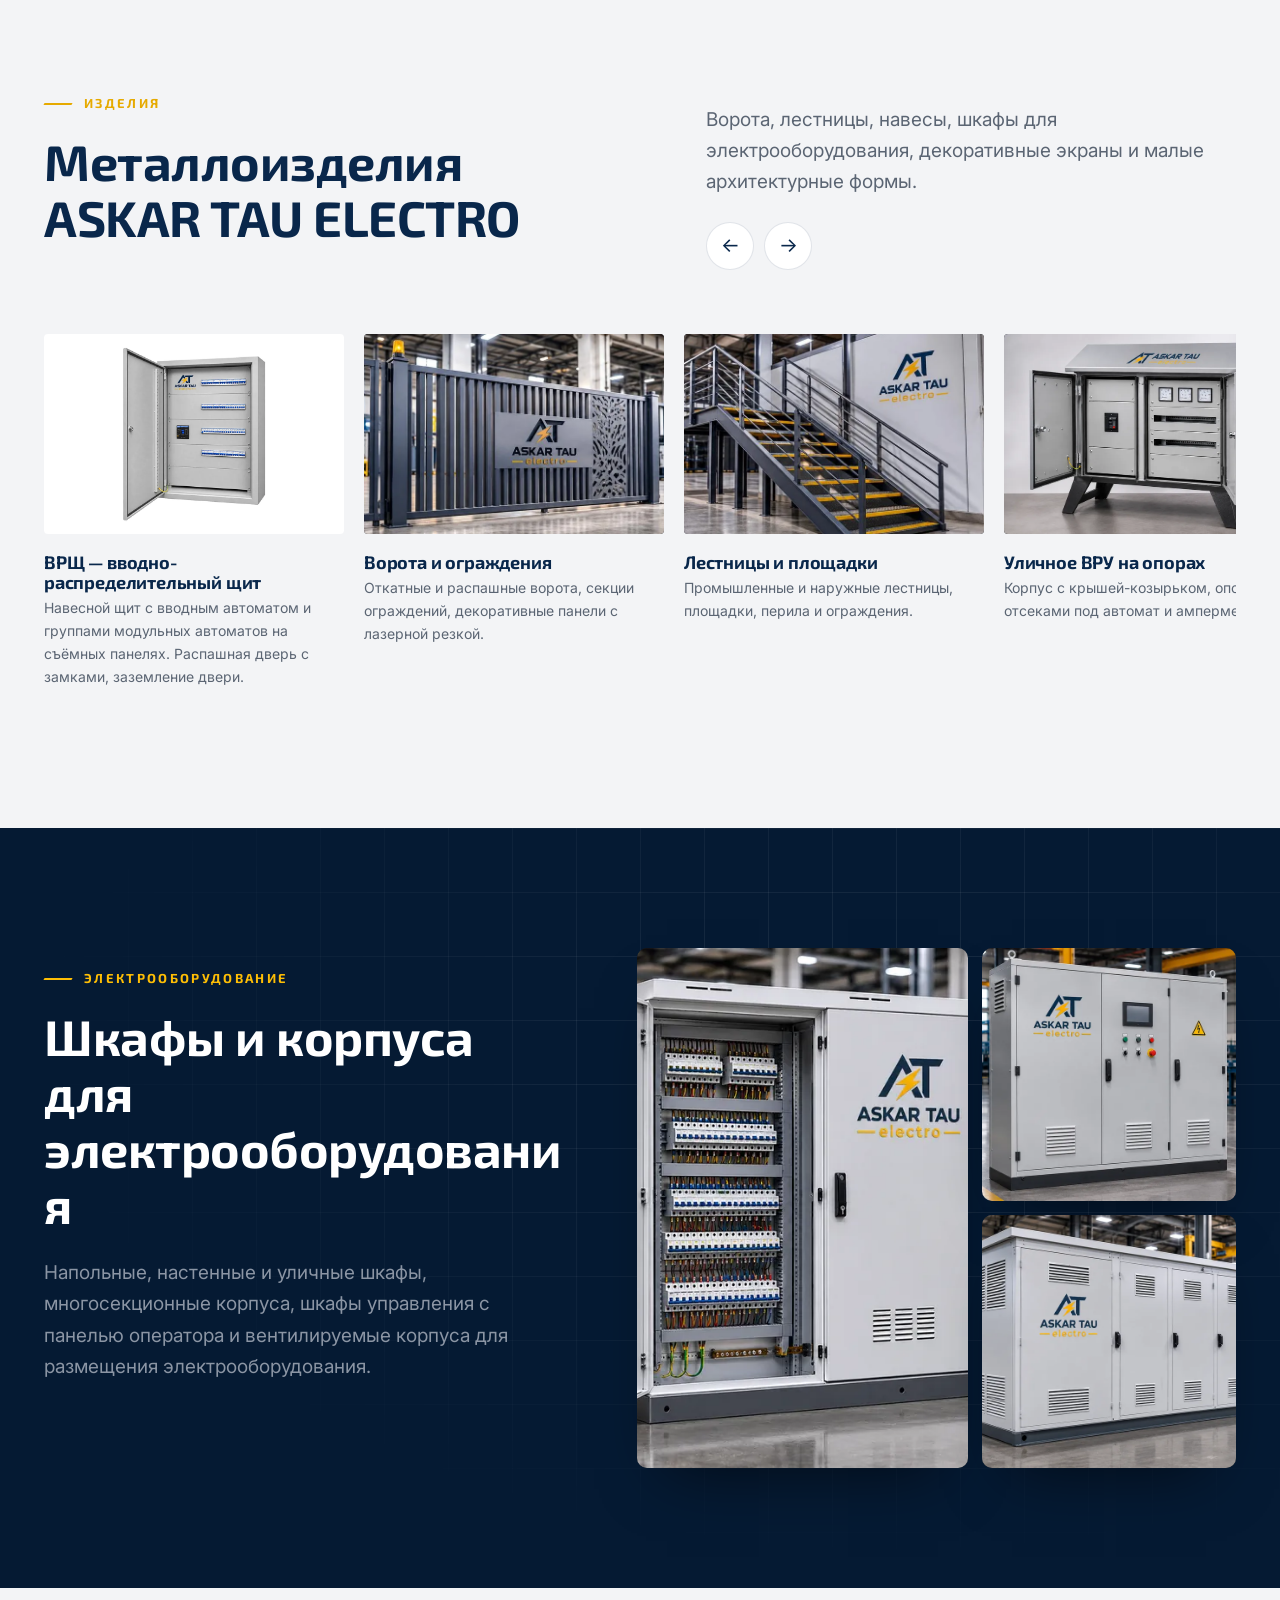
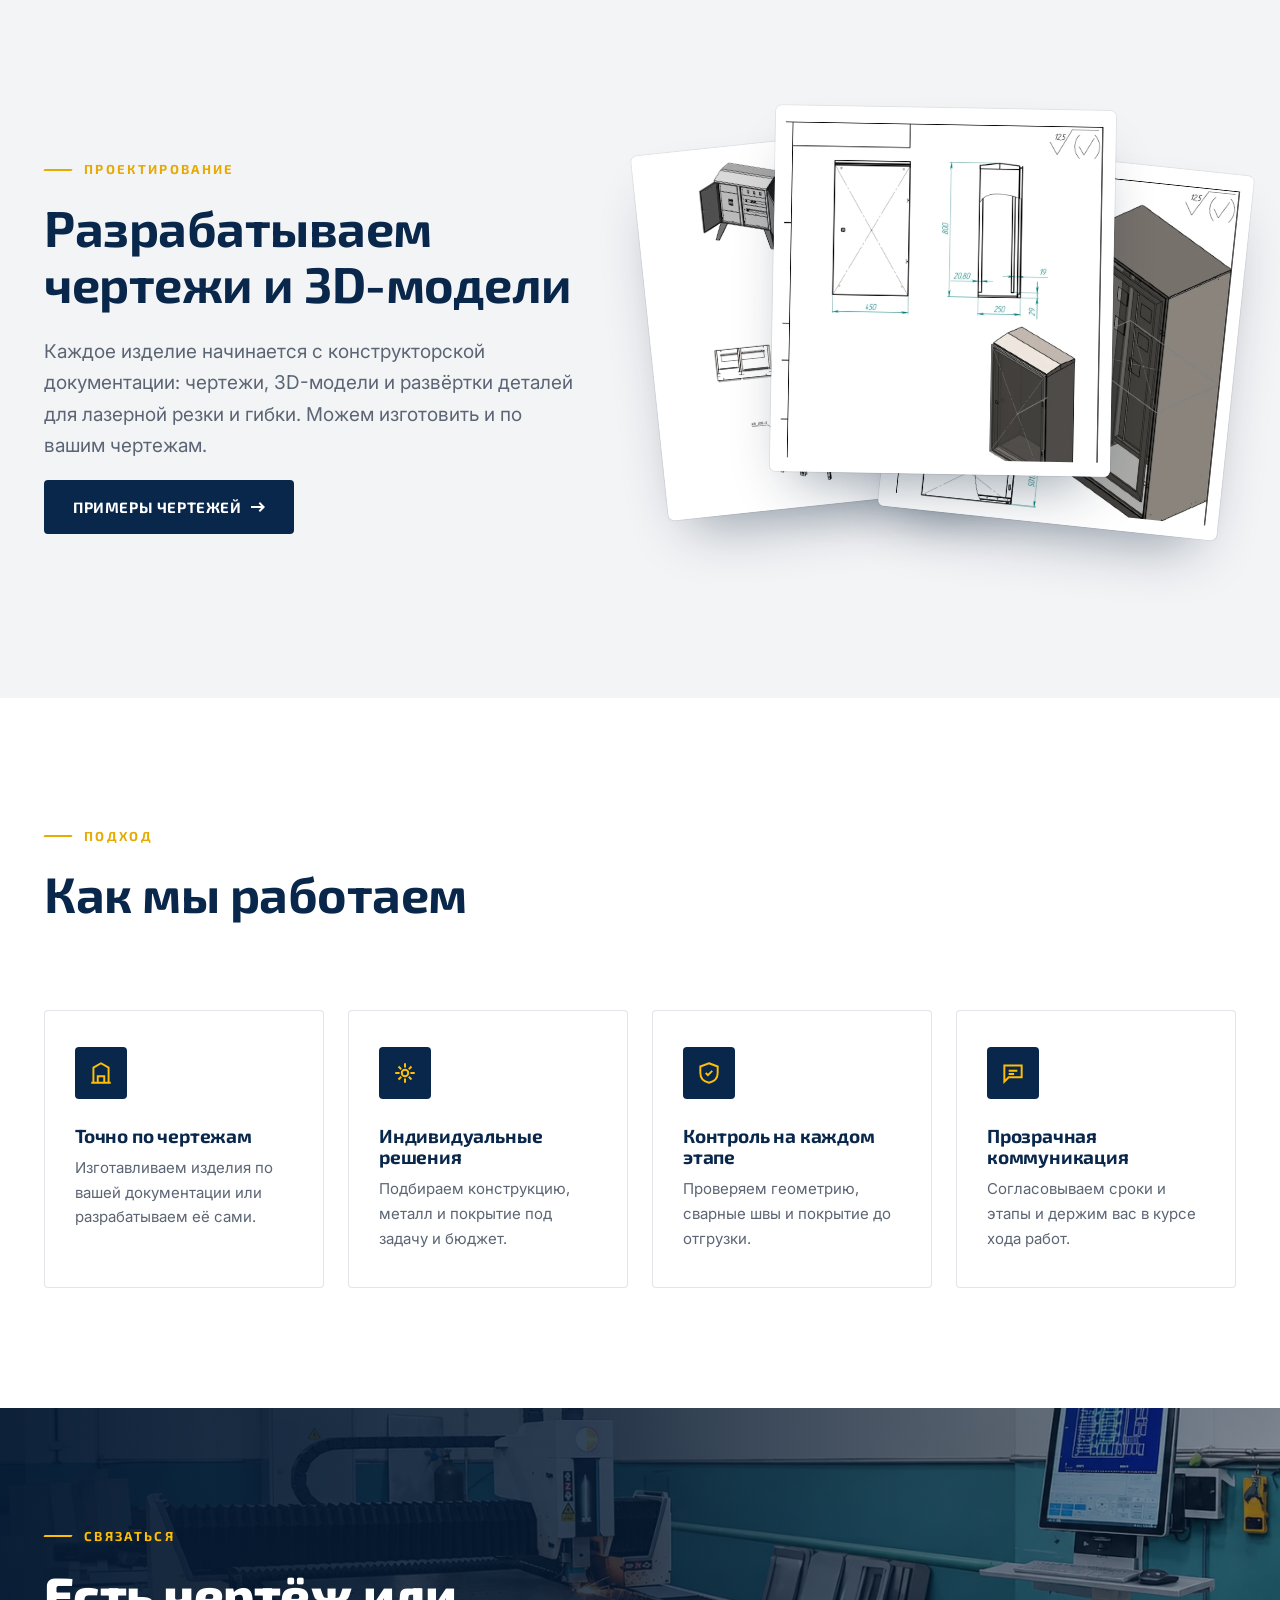
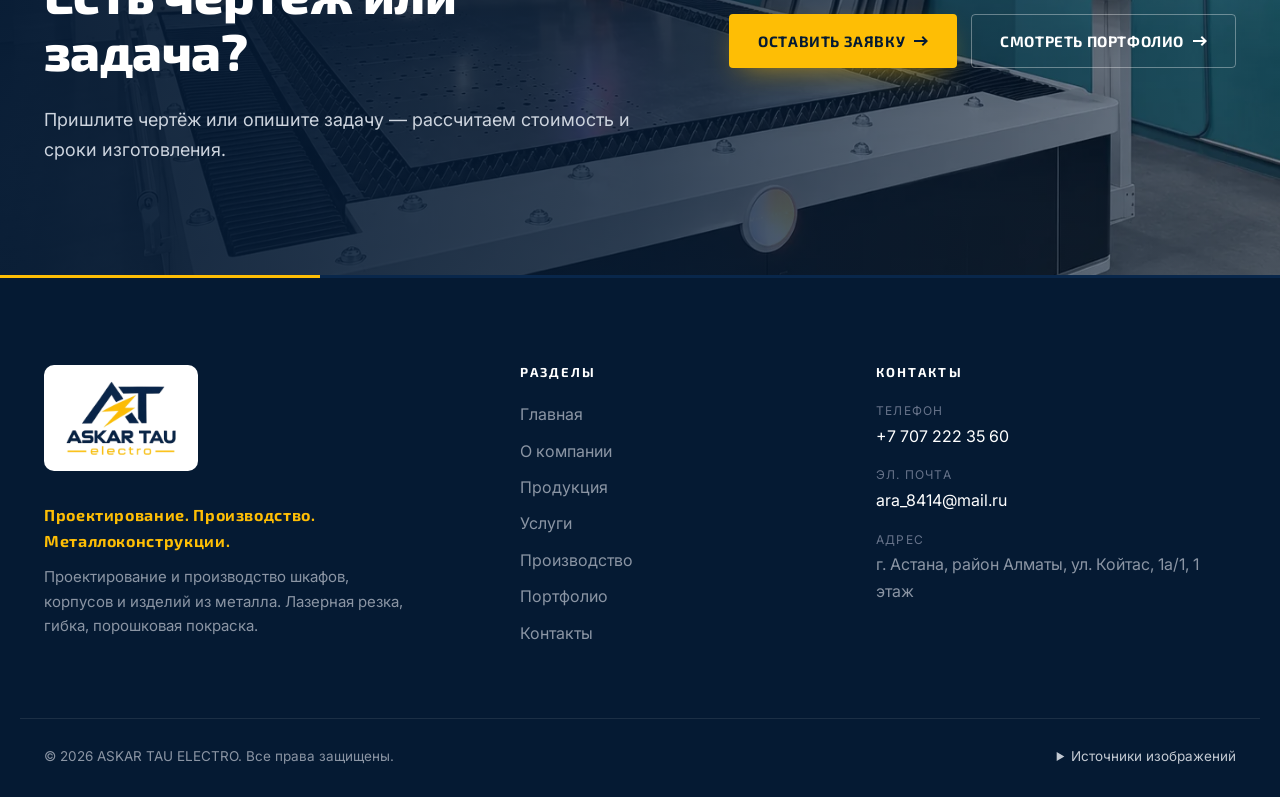
==== commit c5a2c633: "Убраны значки «Визуализация» Co-Authored-By: Claude Opus 5.5 <noreply@anthropic.com> Claude-Session:" ====
--- a/index.html
+++ b/index.html
@@ -15,8 +15,8 @@
   <link rel="preconnect" href="https://fonts.gstatic.com" crossorigin>
   <link rel="preconnect" href="https://images.unsplash.com">
   <link rel="stylesheet" href="https://fonts.googleapis.com/css2?family=Exo+2:wght@500;600;700;800&family=Inter:wght@400;500;600;700&display=swap">
-  <link rel="stylesheet" href="assets/css/style.css?v=12">
-  <link rel="stylesheet" href="assets/css/effects.css?v=12">
+  <link rel="stylesheet" href="assets/css/style.css?v=13">
+  <link rel="stylesheet" href="assets/css/effects.css?v=13">
 </head>
 <body data-page="home">
 <header id="site-header"></header>
@@ -240,11 +240,11 @@
 
 <footer id="site-footer"></footer>
 
-<script src="assets/js/config.js?v=12"></script>
-<script src="assets/js/images.js?v=12"></script>
-<script src="assets/js/i18n.js?v=12"></script>
-<script src="assets/js/main.js?v=12"></script>
-<script src="assets/js/effects.js?v=12"></script>
+<script src="assets/js/config.js?v=13"></script>
+<script src="assets/js/images.js?v=13"></script>
+<script src="assets/js/i18n.js?v=13"></script>
+<script src="assets/js/main.js?v=13"></script>
+<script src="assets/js/effects.js?v=13"></script>
 <script>
   // Прокрутка ленты изделий кнопками
   document.querySelectorAll("[data-rail]").forEach(function (b) {
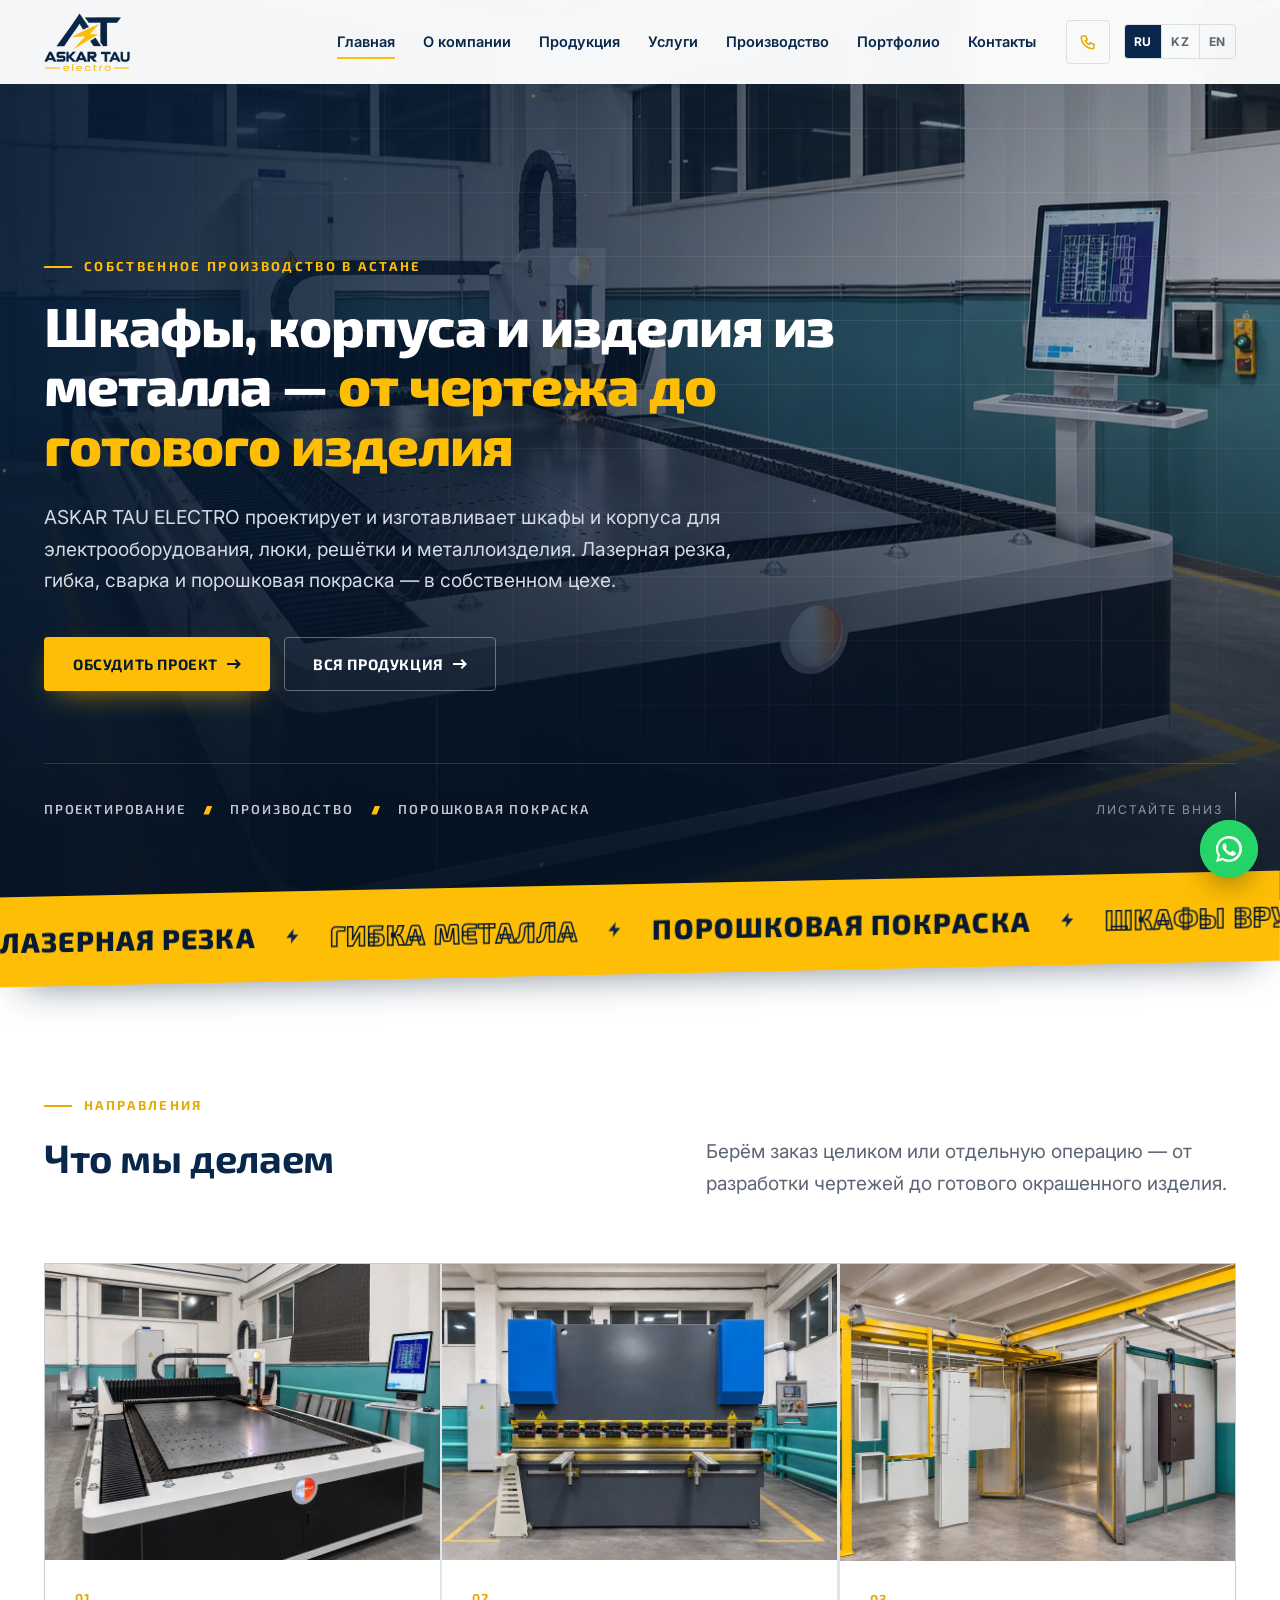
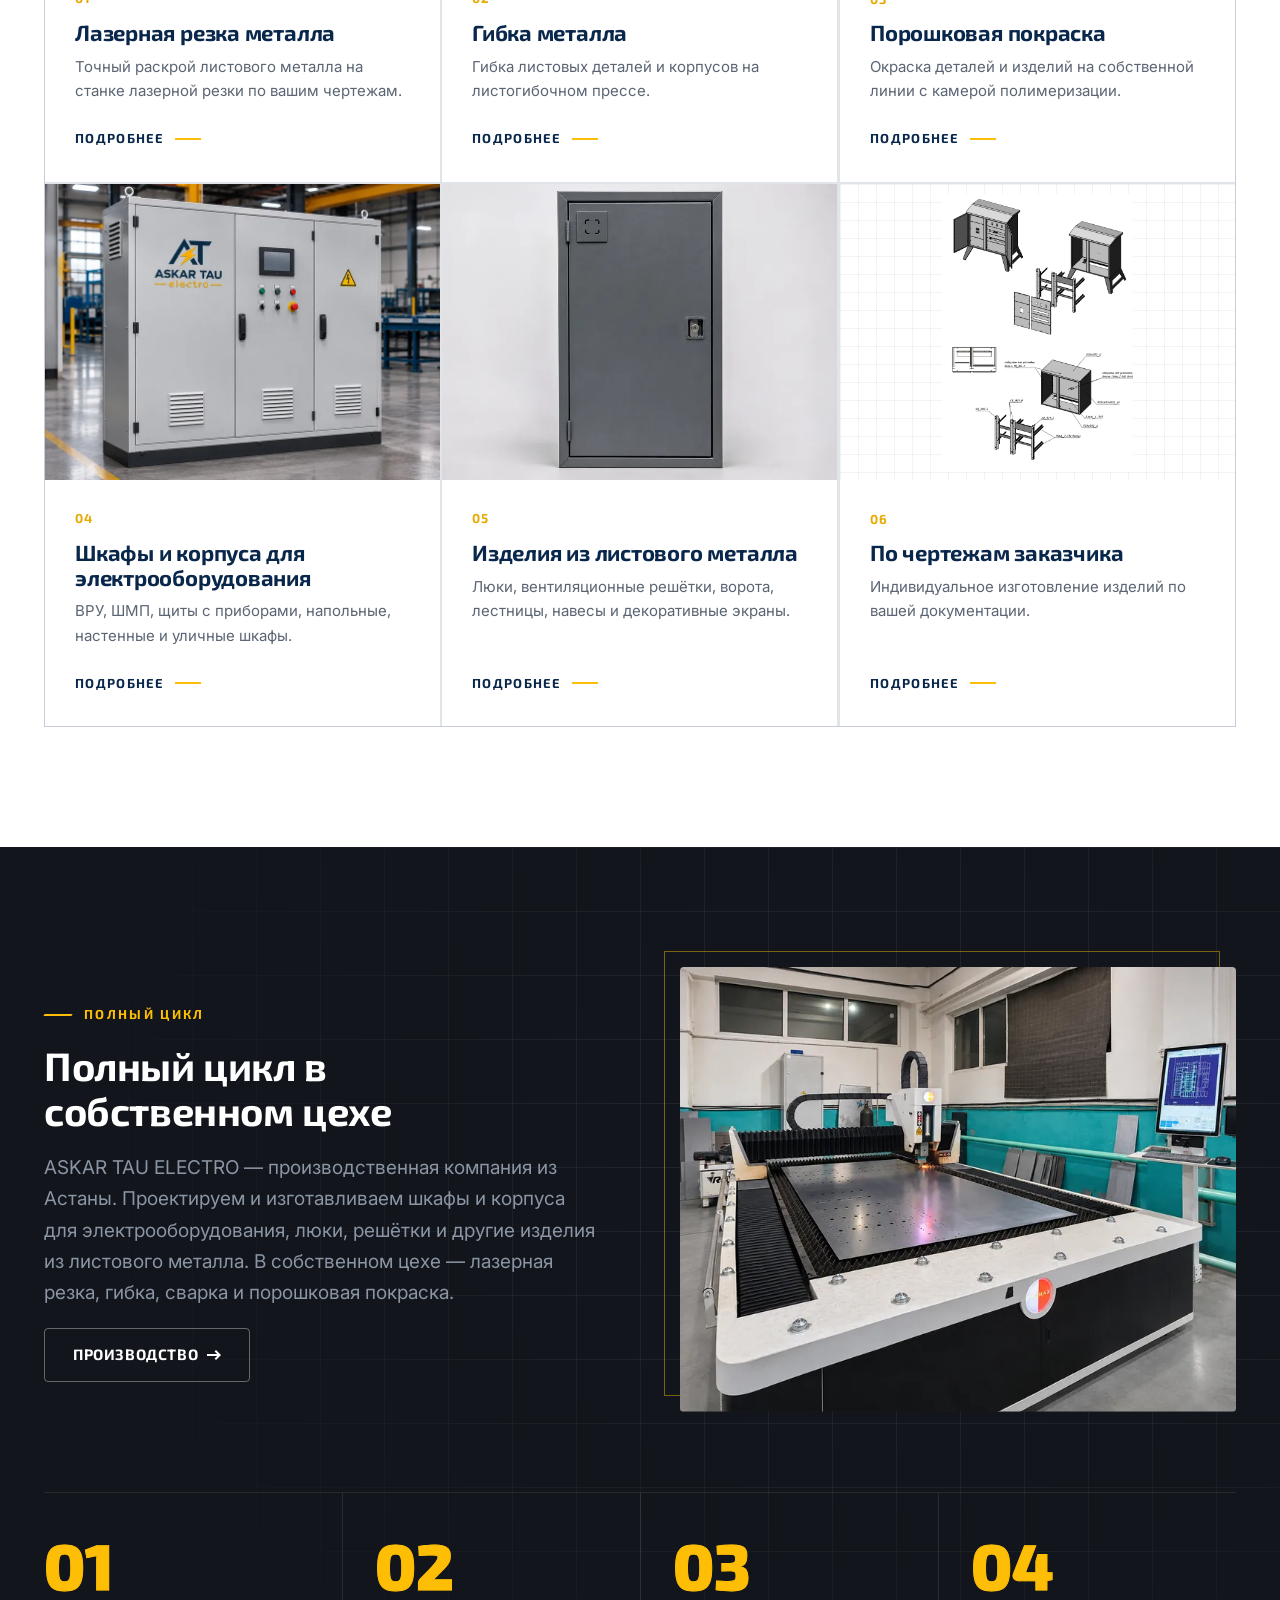
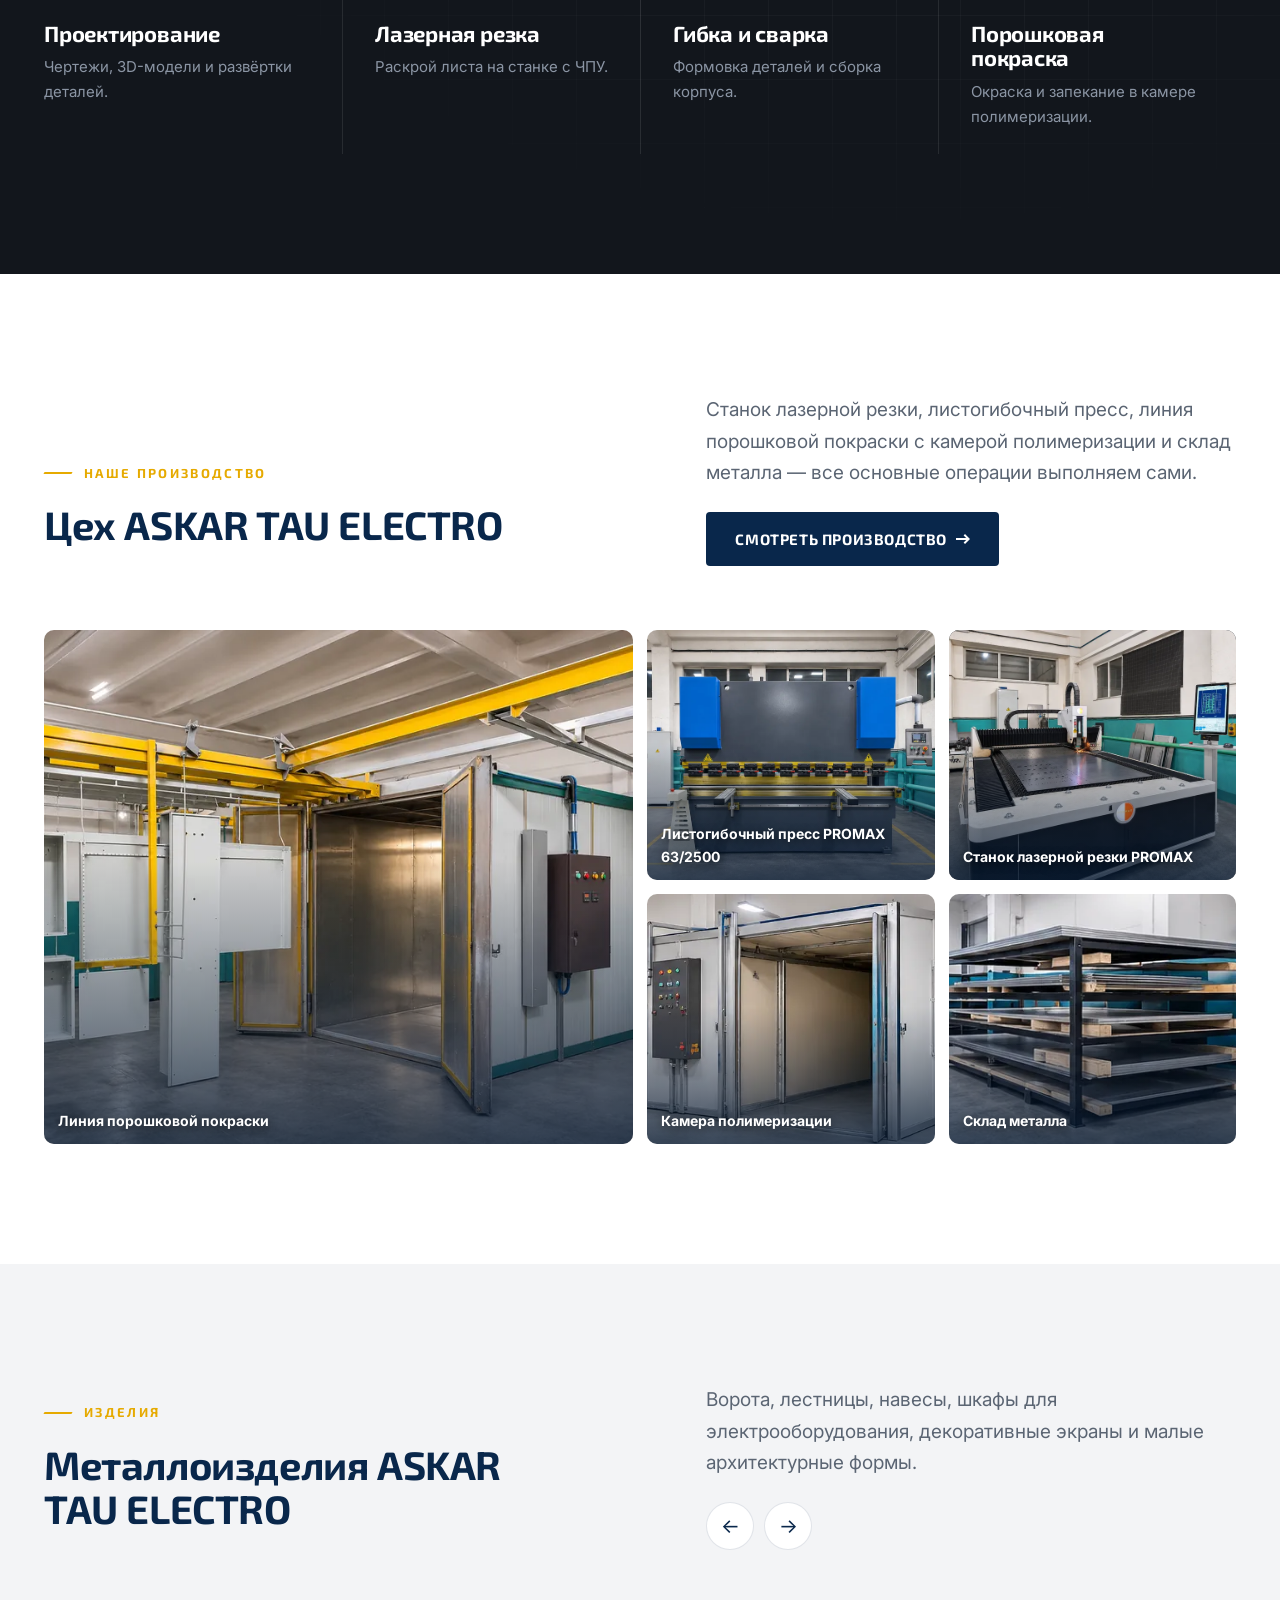
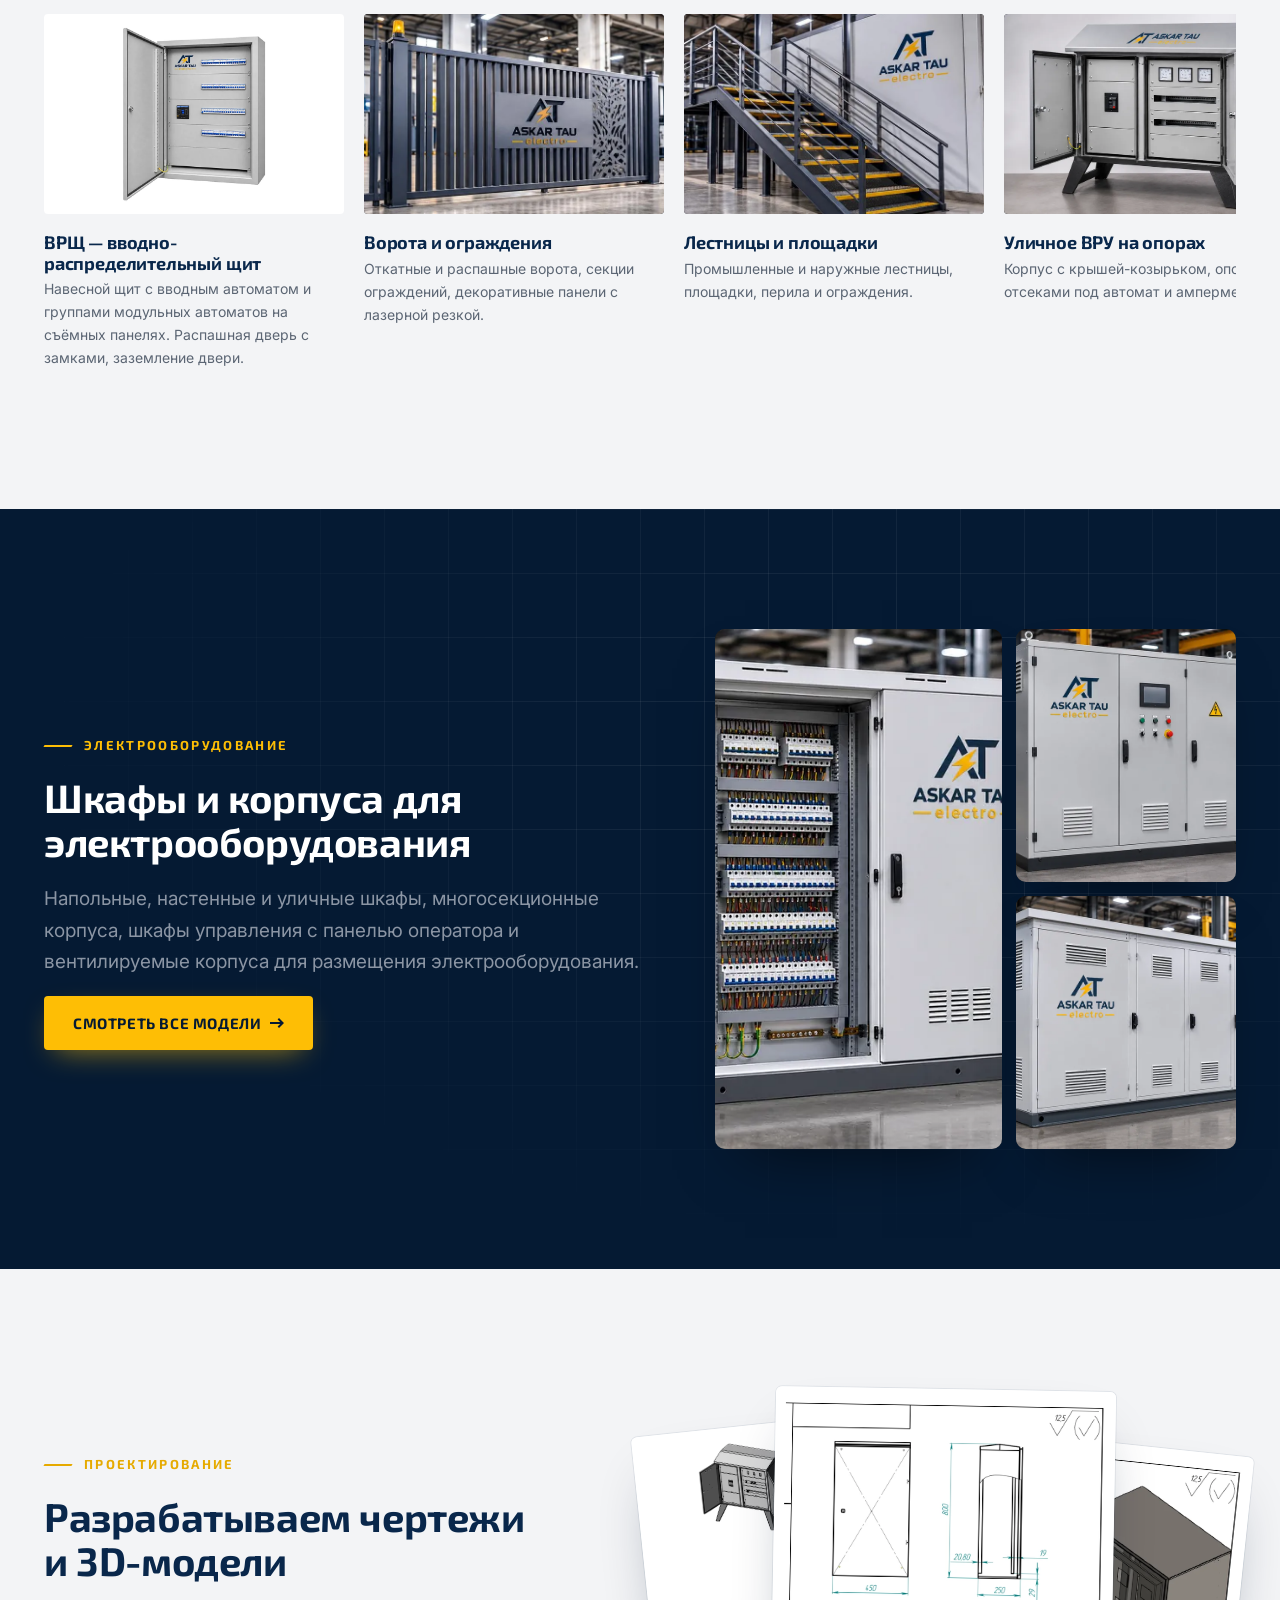
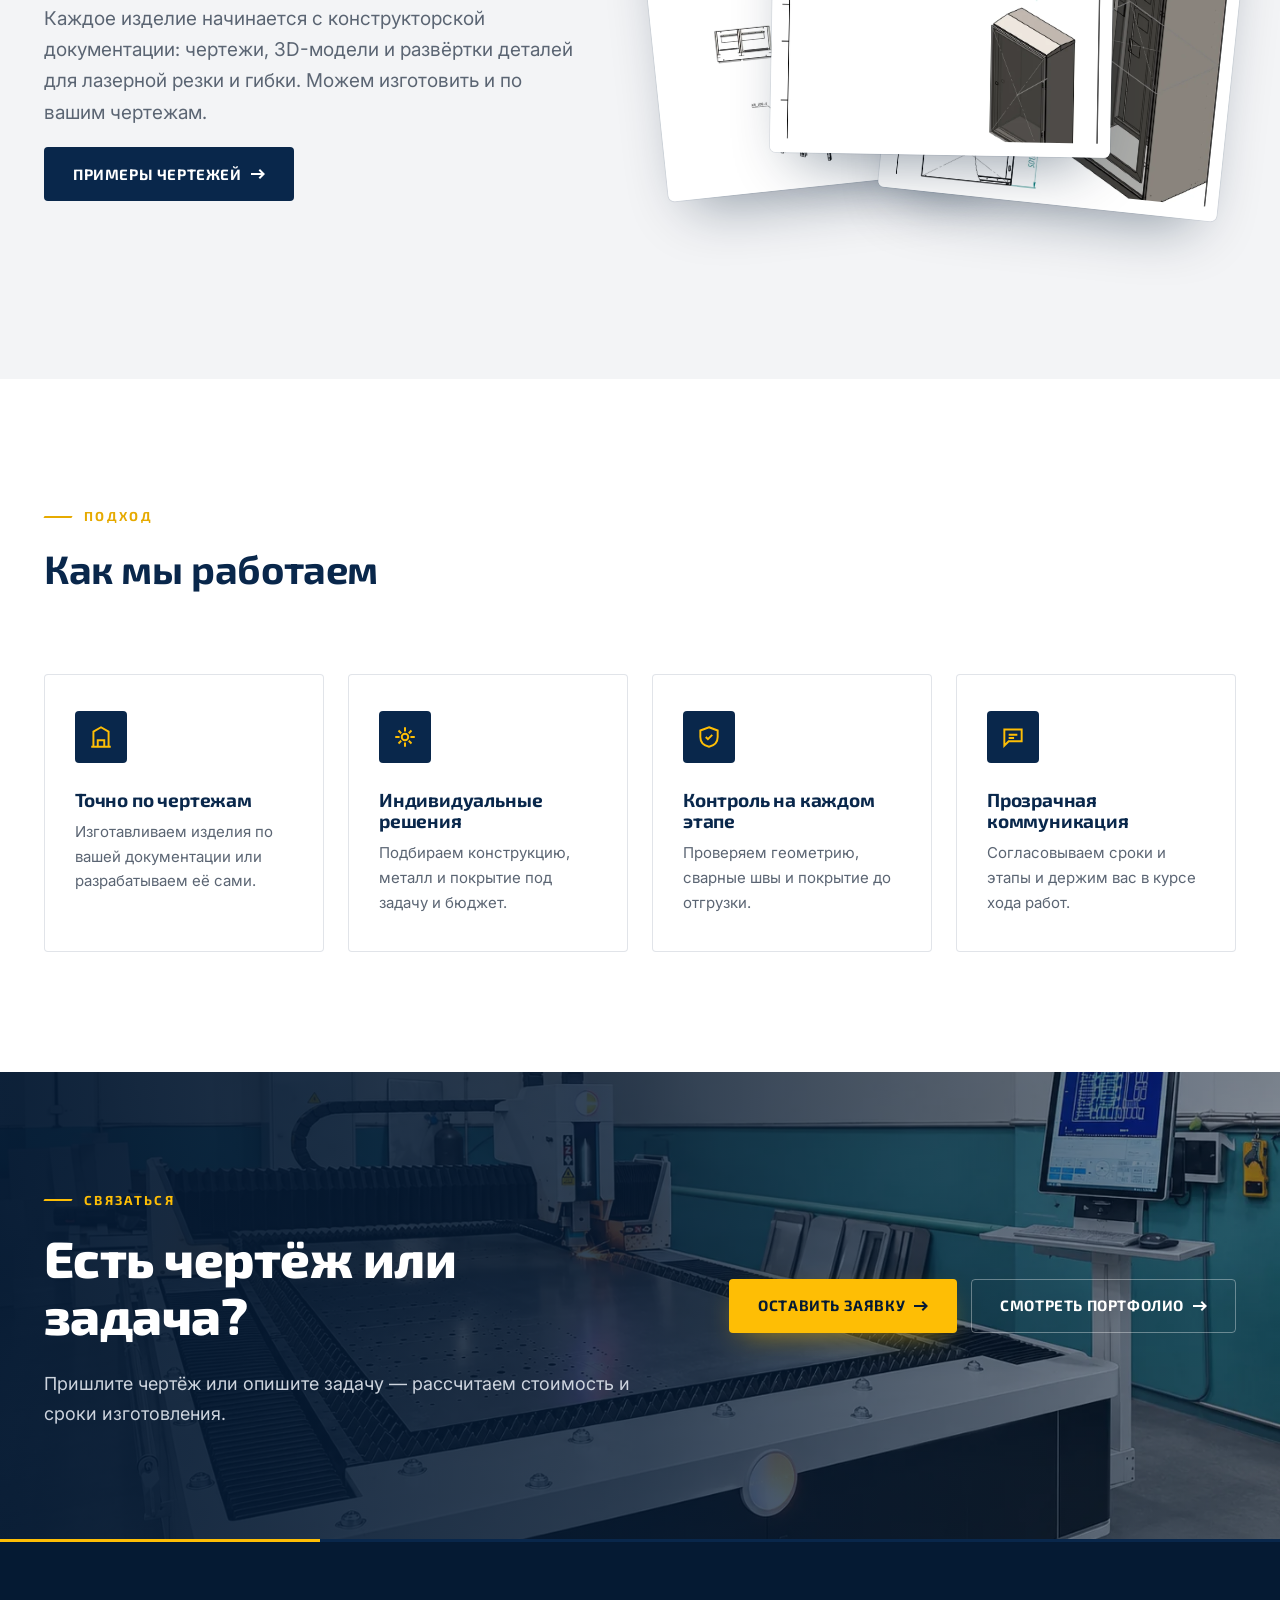
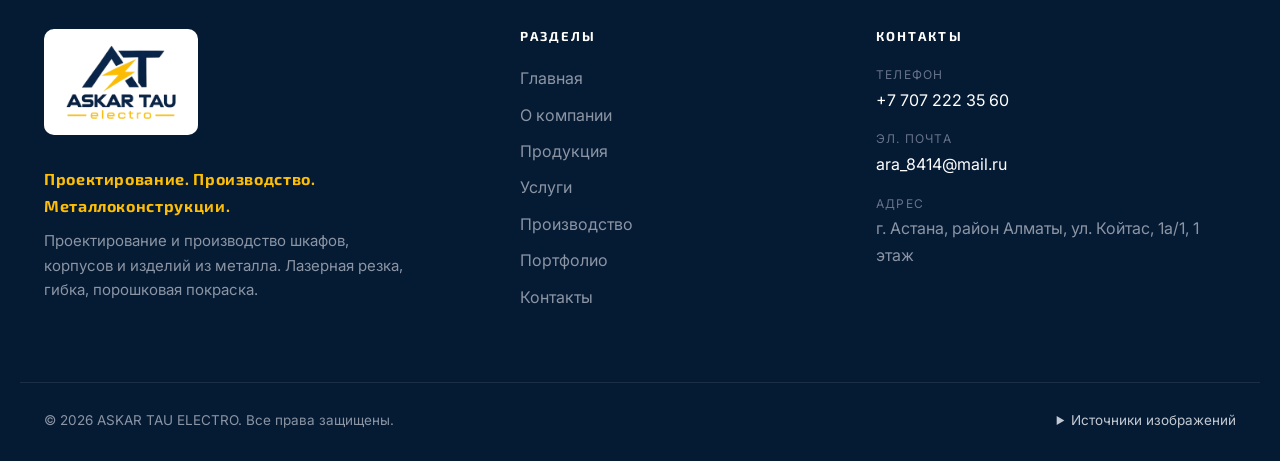
==== commit 2d13bf9c: "Доработка дизайна: аккуратный первый экран без молнии, ровные сетки, крупные заголовки без переносов" ====
--- a/index.html
+++ b/index.html
@@ -15,8 +15,8 @@
   <link rel="preconnect" href="https://fonts.gstatic.com" crossorigin>
   <link rel="preconnect" href="https://images.unsplash.com">
   <link rel="stylesheet" href="https://fonts.googleapis.com/css2?family=Exo+2:wght@500;600;700;800&family=Inter:wght@400;500;600;700&display=swap">
-  <link rel="stylesheet" href="assets/css/style.css?v=13">
-  <link rel="stylesheet" href="assets/css/effects.css?v=13">
+  <link rel="stylesheet" href="assets/css/style.css?v=14">
+  <link rel="stylesheet" href="assets/css/effects.css?v=14">
 </head>
 <body data-page="home">
 <header id="site-header"></header>
@@ -125,7 +125,6 @@
         <figure class="shopgrid__item reveal" data-lightbox><div class="media"><img data-img="shopLaser4" data-sizes="(max-width:680px) 100vw, (max-width:1080px) 50vw, 33vw" alt=""></div><figcaption data-i18n="eq.laser"></figcaption></figure>
         <figure class="shopgrid__item reveal" data-lightbox><div class="media"><img data-img="shopOven" data-sizes="(max-width:680px) 100vw, (max-width:1080px) 50vw, 33vw" alt=""></div><figcaption data-i18n="eq.oven"></figcaption></figure>
         <figure class="shopgrid__item reveal" data-lightbox><div class="media"><img data-img="shopStock2" data-sizes="(max-width:680px) 100vw, (max-width:1080px) 50vw, 33vw" alt=""></div><figcaption data-i18n="eq.stock"></figcaption></figure>
-        <figure class="shopgrid__item reveal" data-lightbox><div class="media"><img data-img="shopCnc" data-sizes="(max-width:680px) 100vw, (max-width:1080px) 50vw, 33vw" alt=""></div><figcaption data-i18n="eq.laser"></figcaption></figure>
       </div>
     </div>
   </section>
@@ -240,11 +239,11 @@
 
 <footer id="site-footer"></footer>
 
-<script src="assets/js/config.js?v=13"></script>
-<script src="assets/js/images.js?v=13"></script>
-<script src="assets/js/i18n.js?v=13"></script>
-<script src="assets/js/main.js?v=13"></script>
-<script src="assets/js/effects.js?v=13"></script>
+<script src="assets/js/config.js?v=14"></script>
+<script src="assets/js/images.js?v=14"></script>
+<script src="assets/js/i18n.js?v=14"></script>
+<script src="assets/js/main.js?v=14"></script>
+<script src="assets/js/effects.js?v=14"></script>
 <script>
   // Прокрутка ленты изделий кнопками
   document.querySelectorAll("[data-rail]").forEach(function (b) {
--- a/assets/css/effects.css
+++ b/assets/css/effects.css
@@ -385,3 +385,79 @@
 .product--feature p { font-size: 15px !important; }
 @media (max-width: 1080px) { .products--4 { grid-template-columns: repeat(2, 1fr); } .product--feature { grid-column: span 2; } }
 @media (max-width: 680px) { .product--feature h3 { font-size: 17px !important; } .product--feature p { font-size: 13.5px !important; } .product--feature .product__body .btn { display: inline-flex; } }
+
+/* =====================================================================
+   КАТАЛОГ ИЗДЕЛИЙ
+   ===================================================================== */
+.pgrid { display: grid; grid-template-columns: repeat(3, 1fr); gap: 24px; }
+.pcard { position: relative; display: flex; flex-direction: column; background: var(--white); border-radius: var(--radius-lg); overflow: hidden;
+  border: 1px solid var(--line-light); transition: transform .4s var(--ease), box-shadow .4s var(--ease); scroll-margin-top: 110px; }
+.section--dark .pcard { border-color: transparent; box-shadow: 0 20px 50px -30px rgba(0,0,0,.7); }
+.pcard:hover { transform: translateY(-6px); box-shadow: 0 30px 60px -28px rgba(5, 26, 51, .55); }
+.pcard::after { content: ""; position: absolute; left: 0; top: 0; height: 3px; width: 0; background: var(--yellow); z-index: 6; transition: width .5s var(--ease); }
+.pcard:hover::after { width: 100%; }
+.pcard__media { position: relative; aspect-ratio: 4 / 3; cursor: zoom-in; overflow: hidden; background: #eef0f3; }
+.pcard__media > .media { position: absolute; inset: 0; }
+.pcard__media .media img { transition: opacity .6s var(--ease), transform 1s var(--ease); }
+.pcard:hover .pcard__media .media img.is-loaded { transform: scale(1.05); }
+.pcard__alt { opacity: 0; transition: opacity .5s var(--ease); }
+.pcard:hover .pcard__alt, .pcard__media:focus-visible .pcard__alt { opacity: 1; }
+.pcard__media.has-alt::before { content: ""; position: absolute; z-index: 5; right: 12px; bottom: 12px; width: 34px; height: 8px; border-radius: 4px;
+  background: linear-gradient(90deg, var(--yellow) 0 45%, transparent 45% 55%, rgba(255,255,255,.85) 55%); box-shadow: 0 2px 8px rgba(0,0,0,.25); }
+.pcard__num { position: absolute; z-index: 5; left: 14px; top: 12px; font-family: var(--font-head); font-weight: 800; font-size: 13px; letter-spacing: .08em;
+  color: var(--navy-900); background: var(--yellow); padding: 4px 9px; border-radius: 3px; }
+.pcard__body { padding: 22px 24px 24px; display: flex; flex-direction: column; flex: 1; }
+.pcard h3 { font-size: 19px; color: var(--navy); margin: 0 0 10px; line-height: 1.25; }
+.pcard p { font-size: 14.5px; color: var(--muted); margin: 0 0 14px; line-height: 1.6; }
+.pcard__list { display: grid; gap: 7px; margin: 0 0 20px; padding-top: 14px; border-top: 1px dashed var(--line-light); }
+.pcard__list li { position: relative; padding-left: 24px; font-size: 13.5px; font-weight: 600; color: var(--navy); line-height: 1.4; }
+.pcard__list li::before { content: ""; position: absolute; left: 0; top: .2em; width: 14px; height: 14px; background: var(--yellow);
+  -webkit-mask: url("data:image/svg+xml,%3Csvg xmlns='http://www.w3.org/2000/svg' viewBox='0 0 24 24'%3E%3Cpath d='M13 2 3 14h7l-1 8 10-12h-7z'/%3E%3C/svg%3E") center/contain no-repeat;
+          mask: url("data:image/svg+xml,%3Csvg xmlns='http://www.w3.org/2000/svg' viewBox='0 0 24 24'%3E%3Cpath d='M13 2 3 14h7l-1 8 10-12h-7z'/%3E%3C/svg%3E") center/contain no-repeat; }
+.pcard__ask { margin-top: auto; align-self: flex-start; border: 0; }
+.pcard__ask::after { display: inline-block !important; }
+.pcard--feature { grid-column: span 2; }
+.pcard--feature .pcard__media { aspect-ratio: 16 / 9; }
+/* широкие карточки: фото слева, текст справа */
+.pgrid--wide { grid-template-columns: repeat(2, 1fr); }
+.pcard--wide { flex-direction: row; }
+.pcard--wide .pcard__media { flex: 0 0 46%; aspect-ratio: auto; min-height: 300px; }
+@media (max-width: 1080px) {
+  .pgrid { grid-template-columns: repeat(2, 1fr); gap: 18px; }
+  .pgrid--wide { grid-template-columns: 1fr; }
+}
+@media (max-width: 680px) {
+  .pgrid { grid-template-columns: 1fr; gap: 16px; }
+  .pcard--feature { grid-column: auto; }
+  .pcard--feature .pcard__media { aspect-ratio: 4 / 3; }
+  .pcard--wide { flex-direction: column; }
+  .pcard--wide .pcard__media { flex: none; aspect-ratio: 4 / 3; min-height: 0; }
+  .pcard__body { padding: 18px 18px 20px; }
+  .pcard h3 { font-size: 18px; }
+  .pcard p { font-size: 14px; }
+  .pcard__ask { align-self: stretch; }
+}
+
+/* ---------- Доработка дизайна ---------- */
+.hero__title { font-size: clamp(34px, 4.3vw, 62px) !important; max-width: 16em; line-height: 1.08; }
+.hero__title em { display: inline; }
+.hero__media::after { background:
+  linear-gradient(180deg, rgba(5,26,51,.35) 0%, rgba(5,26,51,.15) 40%, rgba(5,18,34,.88) 92%),
+  linear-gradient(90deg, rgba(5,26,51,.92) 0%, rgba(5,26,51,.62) 45%, rgba(5,26,51,.05) 100%) !important; }
+.h2 { font-size: clamp(28px, 3.1vw, 44px); max-width: 20ch; overflow-wrap: normal; }
+.electro-feature__grid { grid-template-columns: 1.15fr 1fr; }
+.page-hero__word { -webkit-text-stroke-color: rgba(255,255,255,.06); }
+.page-hero h1 { font-size: clamp(32px, 4vw, 56px); }
+.card .media--paper, .shopgrid .media--paper { background-image: linear-gradient(rgba(9,39,75,.05) 1px, transparent 1px), linear-gradient(90deg, rgba(9,39,75,.05) 1px, transparent 1px) !important; background-size: 18px 18px !important; }
+.shopgrid { grid-template-rows: 250px 250px; grid-auto-rows: 250px; }
+@media (max-width: 1080px) { .shopgrid__item--big { grid-column: span 2; grid-row: span 1; } .shopgrid { grid-template-rows: none; } }
+@media (max-width: 680px) { .hero__title { font-size: clamp(26px, 7.6vw, 34px) !important; } }
+@media (max-width: 680px) {
+  .cards { grid-template-columns: 1fr 1fr; }
+  .card .media { aspect-ratio: 1 / 1; }
+  .card__body { padding: 14px 14px 16px; gap: 6px; }
+  .card__title { font-size: 15.5px; }
+  .card__text { font-size: 12.5px; line-height: 1.5; }
+  .card__link { font-size: 11px; padding-top: 6px; }
+  .card__num { font-size: 11px; }
+}
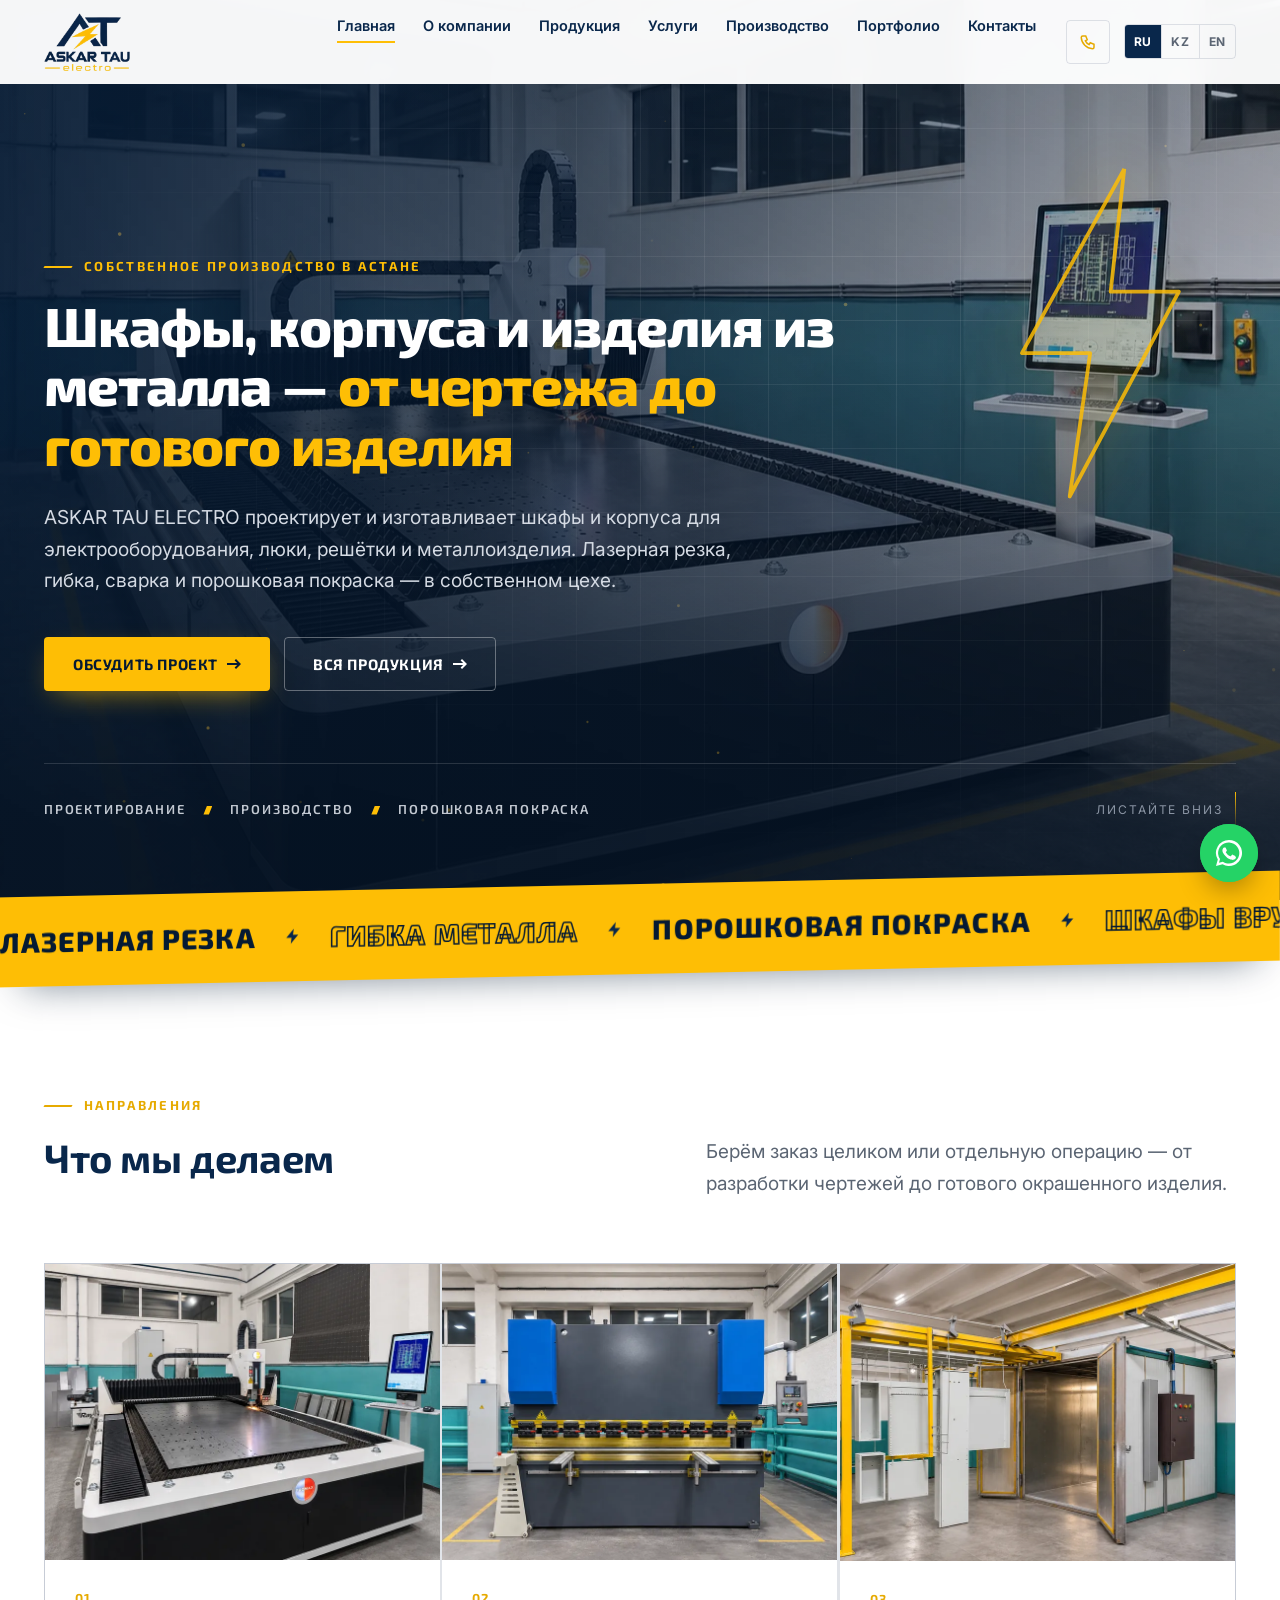
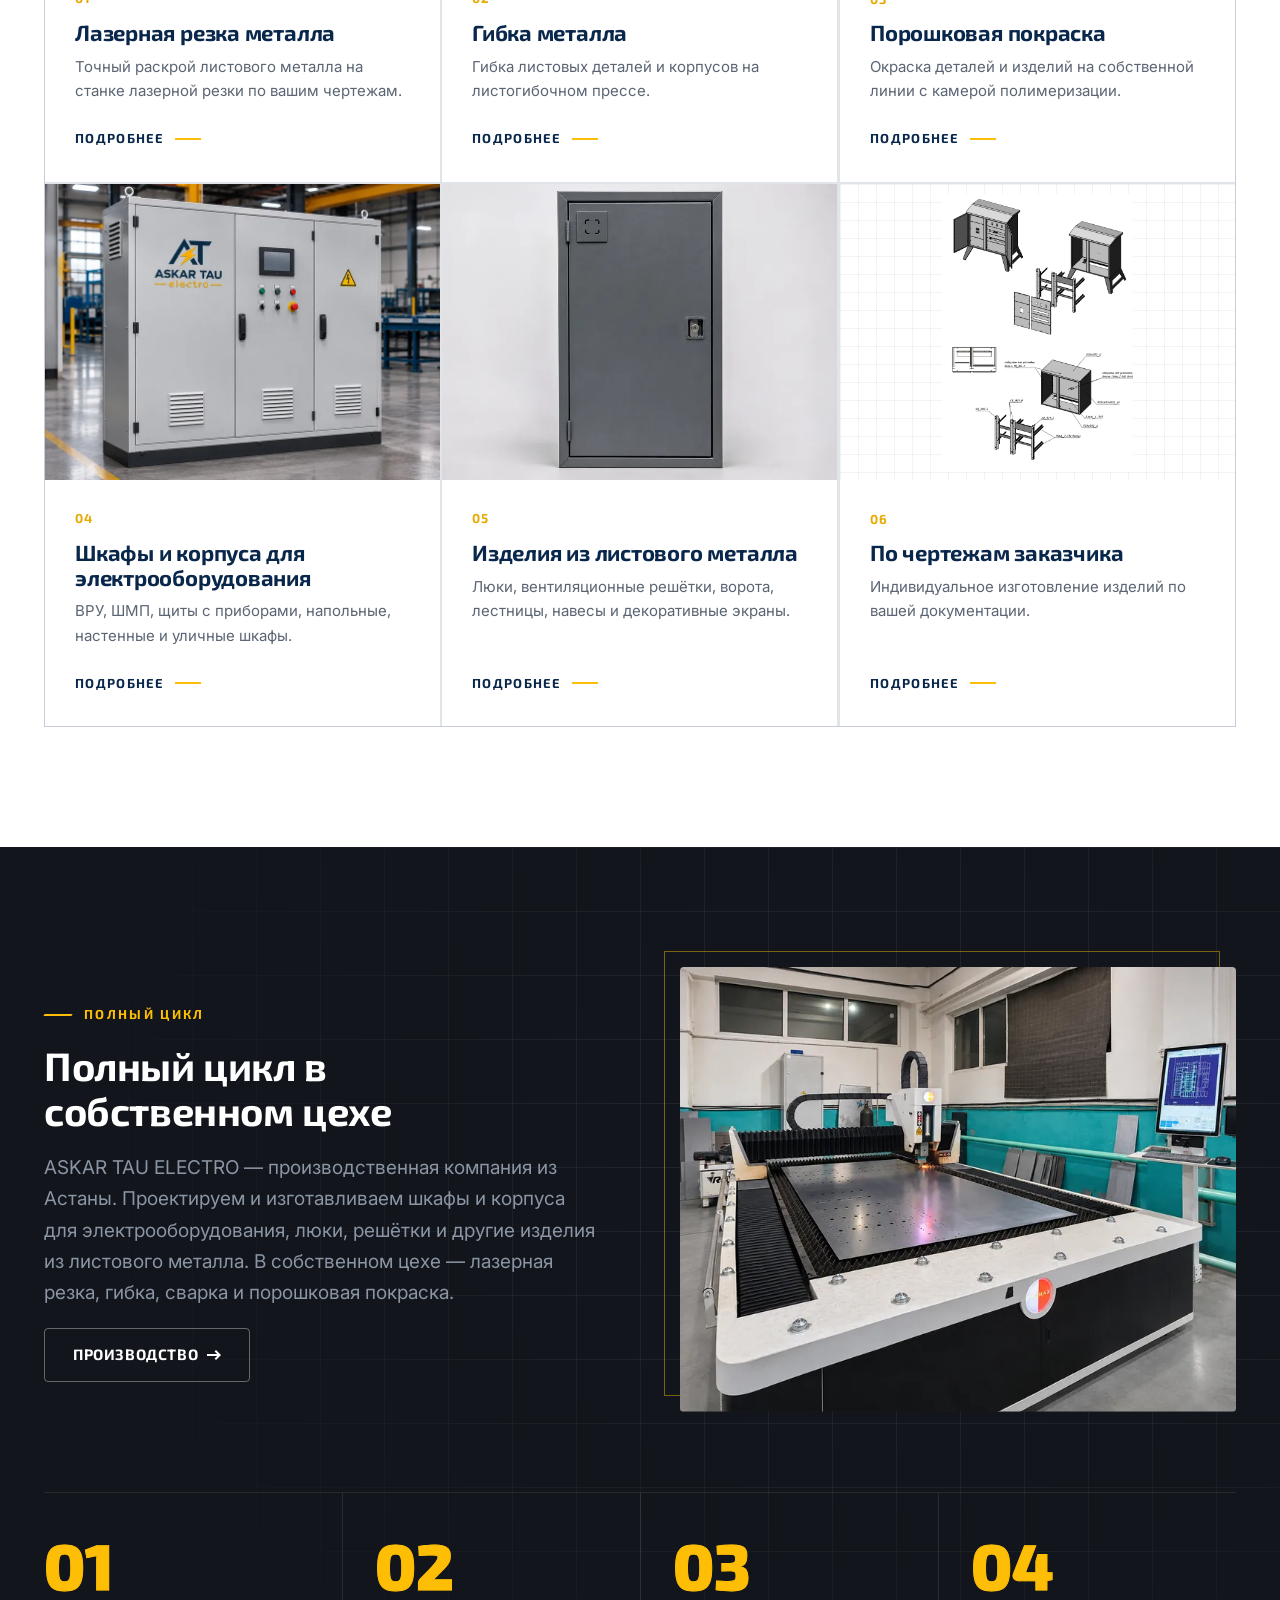
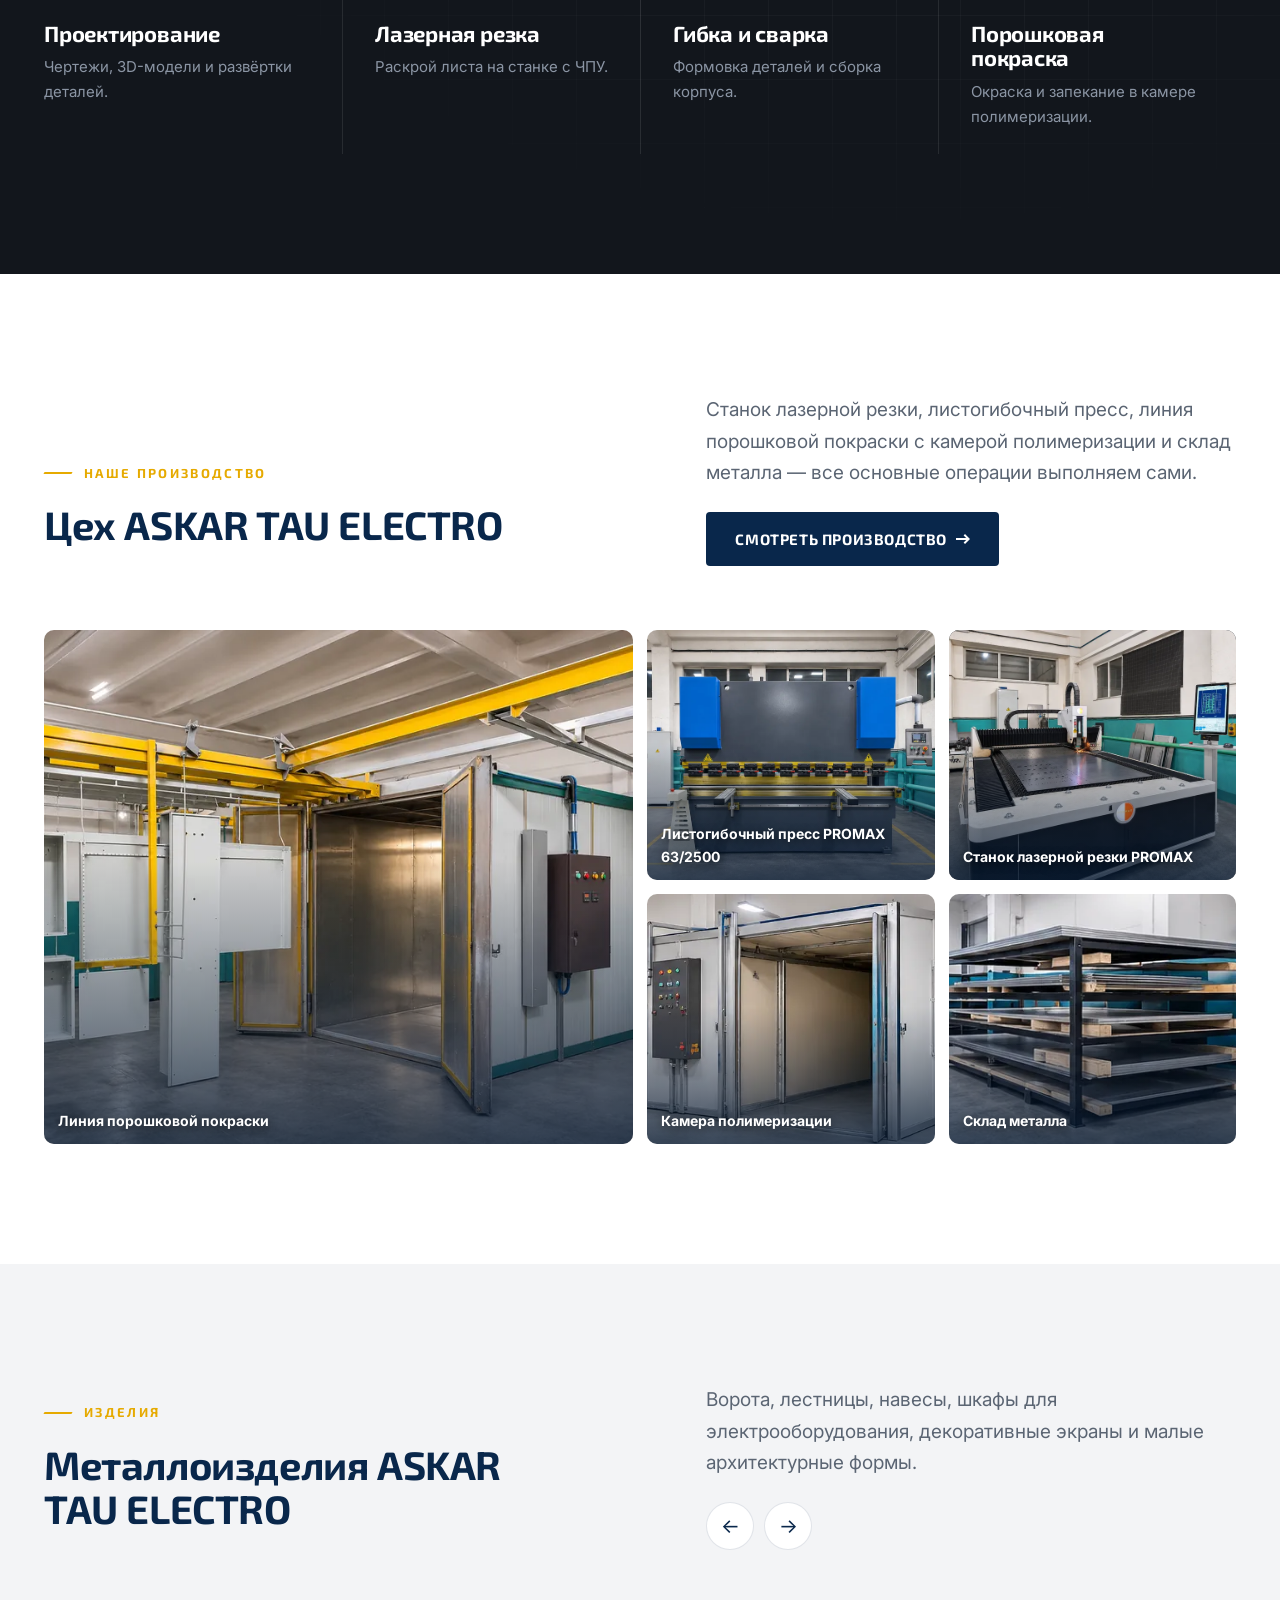
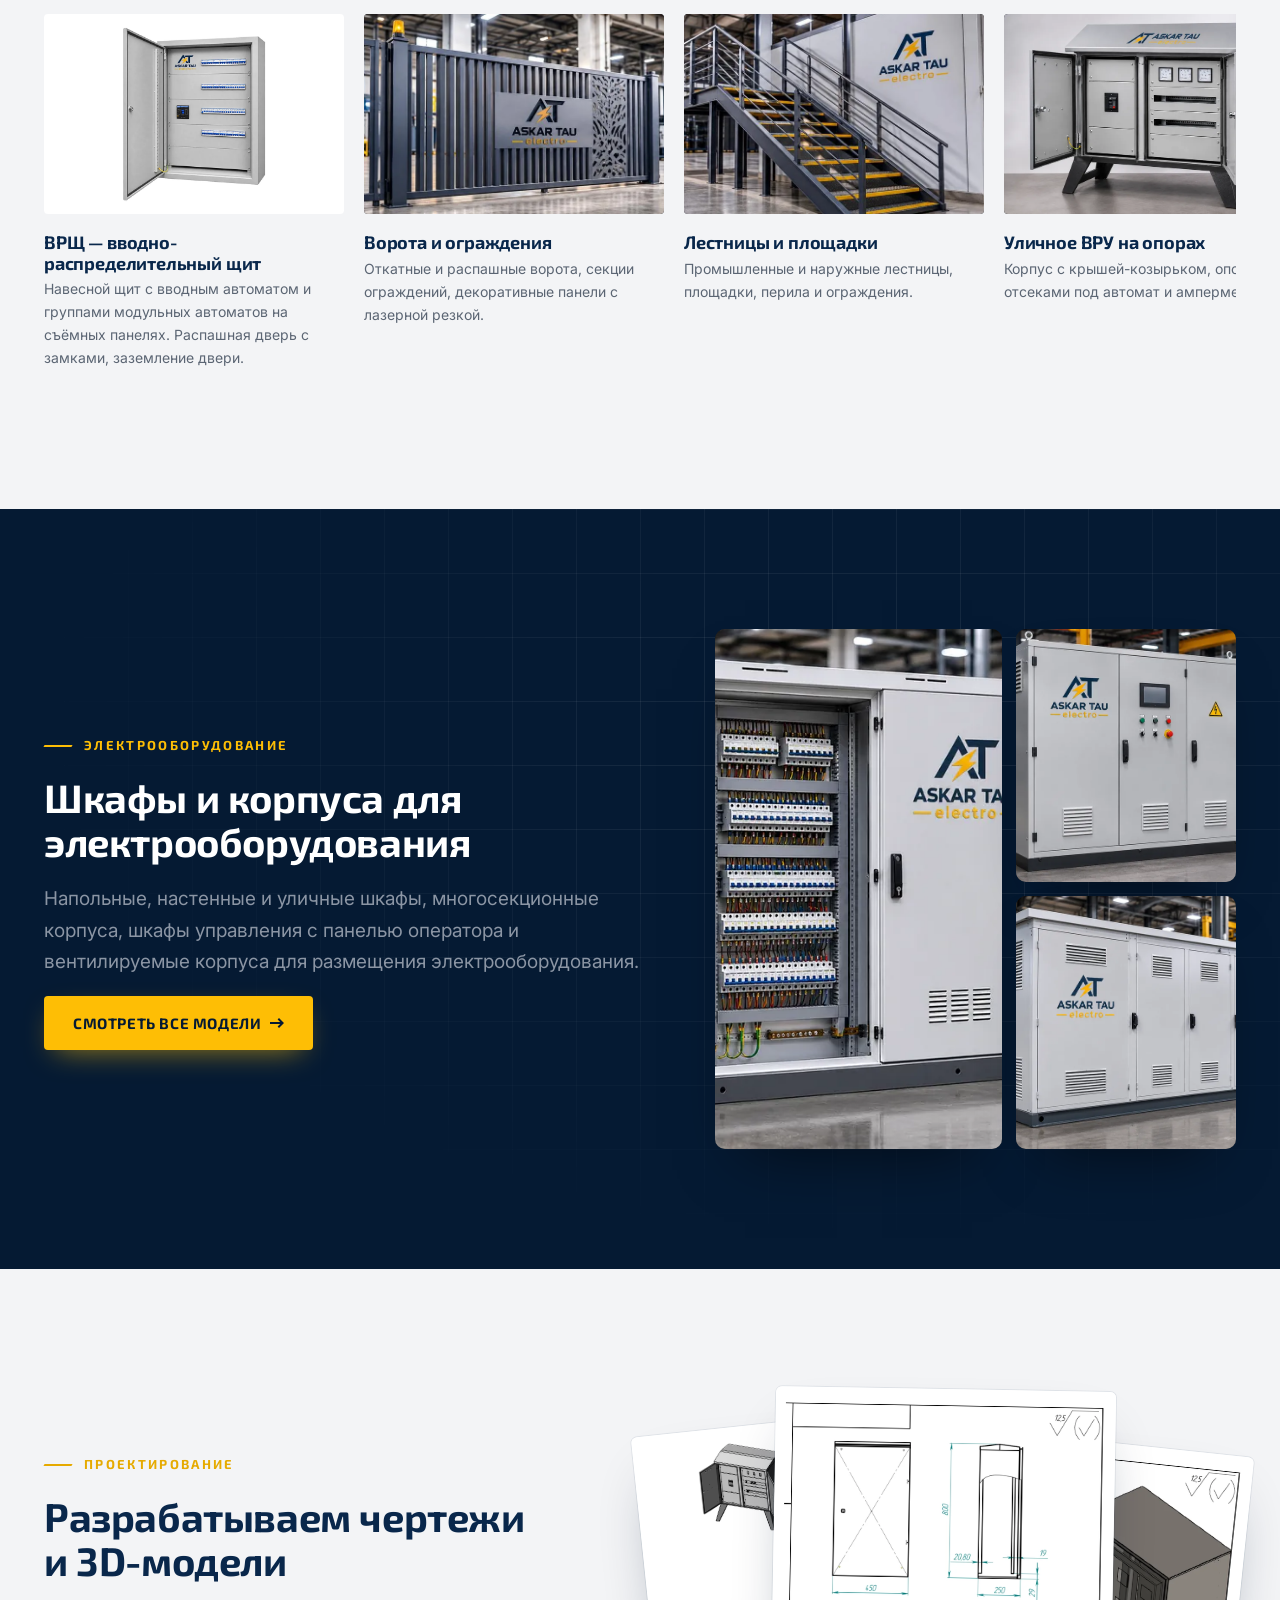
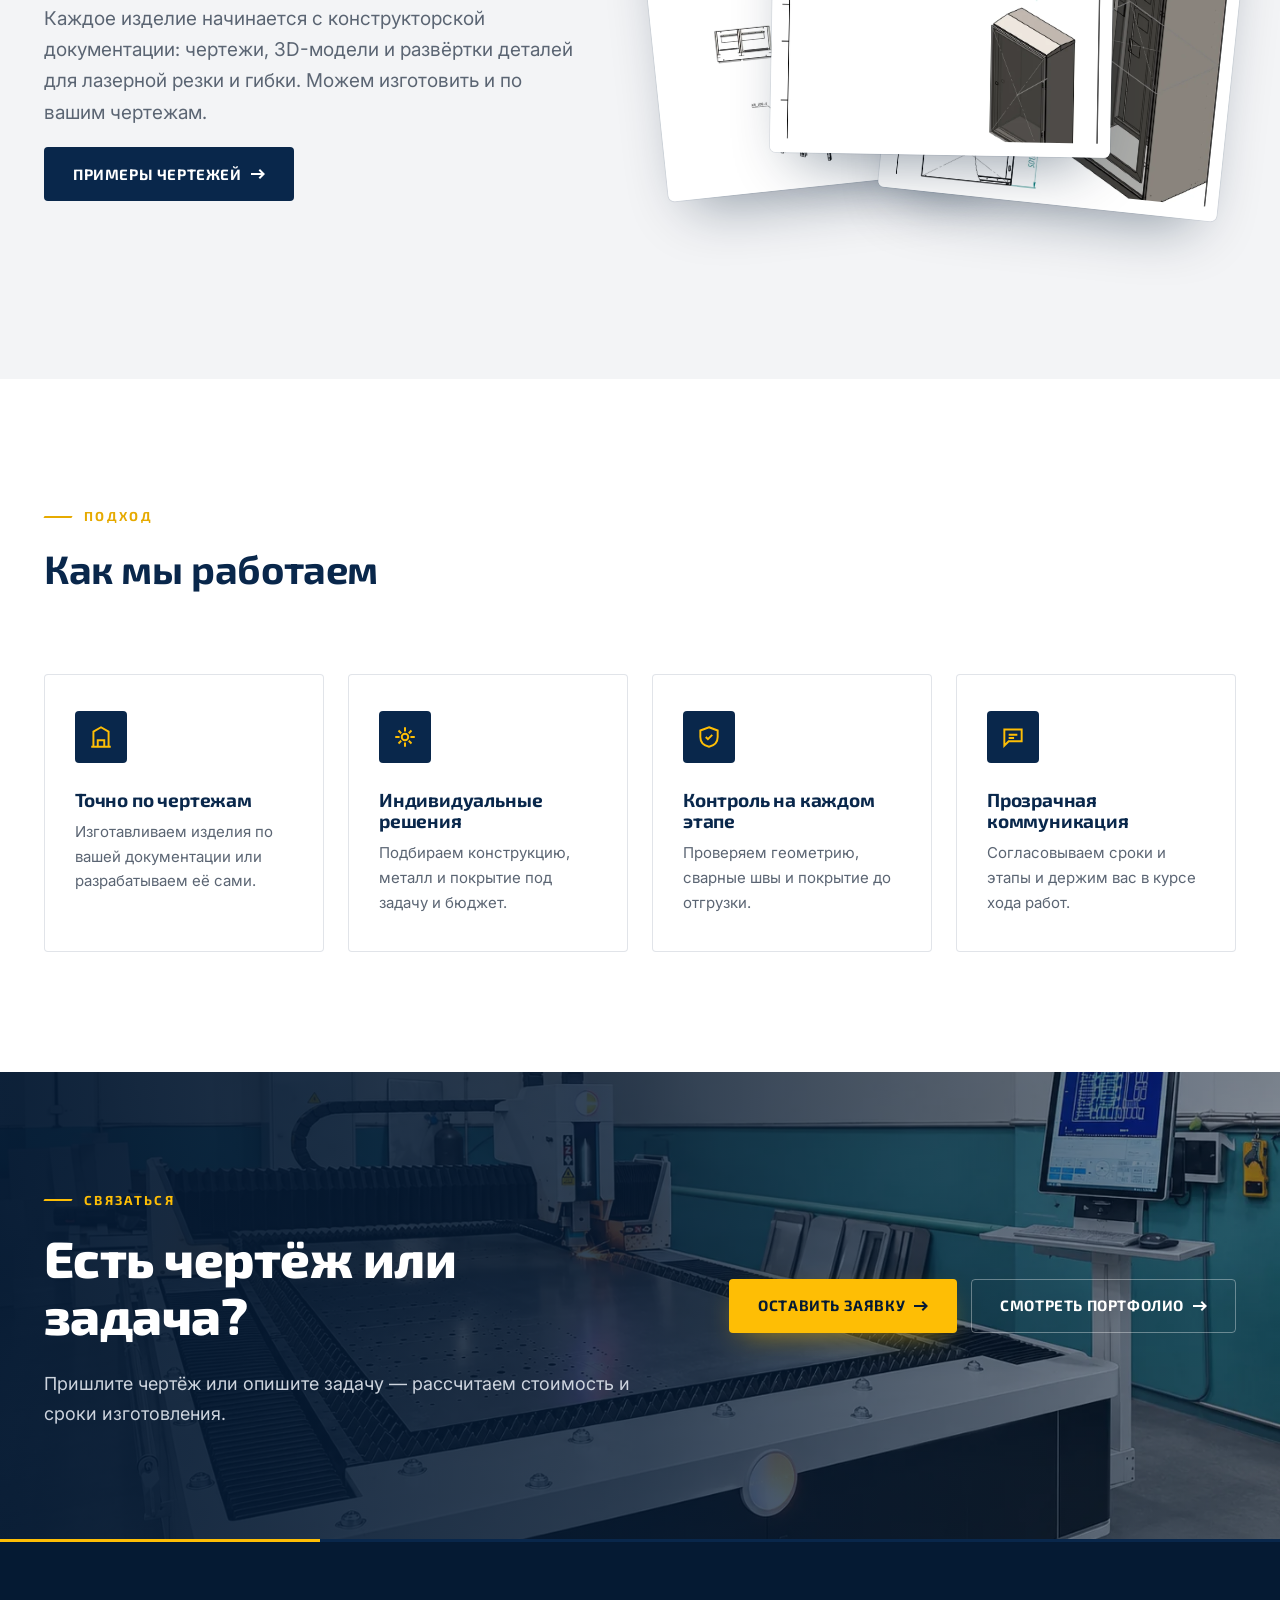
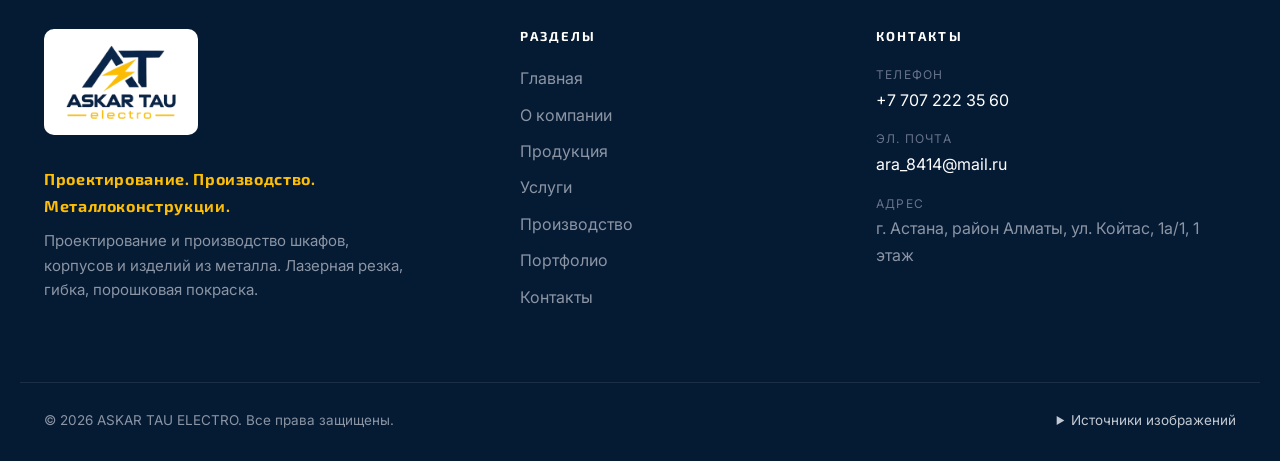
==== commit 6b760e3f: "Вернул светящуюся молнию; оптимизация под iPhone и Samsung: вырез экрана, без зума полей, лёгкие эфф" ====
--- a/index.html
+++ b/index.html
@@ -2,7 +2,10 @@
 <html lang="ru">
 <head>
   <meta charset="utf-8">
-  <meta name="viewport" content="width=device-width, initial-scale=1">
+  <meta name="viewport" content="width=device-width, initial-scale=1, viewport-fit=cover">
+  <meta name="format-detection" content="telephone=no">
+  <meta name="apple-mobile-web-app-capable" content="yes">
+  <meta name="mobile-web-app-capable" content="yes">
   <title>ASKAR TAU ELECTRO — проектирование, производство и монтаж металлоконструкций</title>
   <meta name="description" content="ASKAR TAU ELECTRO: проектирование, изготовление и монтаж металлоконструкций — каркасы зданий, фермы, балки, промышленные конструкции и изделия по чертежам заказчика.">
   <meta name="theme-color" content="#09274b">
@@ -15,8 +18,8 @@
   <link rel="preconnect" href="https://fonts.gstatic.com" crossorigin>
   <link rel="preconnect" href="https://images.unsplash.com">
   <link rel="stylesheet" href="https://fonts.googleapis.com/css2?family=Exo+2:wght@500;600;700;800&family=Inter:wght@400;500;600;700&display=swap">
-  <link rel="stylesheet" href="assets/css/style.css?v=14">
-  <link rel="stylesheet" href="assets/css/effects.css?v=14">
+  <link rel="stylesheet" href="assets/css/style.css?v=15">
+  <link rel="stylesheet" href="assets/css/effects.css?v=15">
 </head>
 <body data-page="home">
 <header id="site-header"></header>
@@ -239,11 +242,11 @@
 
 <footer id="site-footer"></footer>
 
-<script src="assets/js/config.js?v=14"></script>
-<script src="assets/js/images.js?v=14"></script>
-<script src="assets/js/i18n.js?v=14"></script>
-<script src="assets/js/main.js?v=14"></script>
-<script src="assets/js/effects.js?v=14"></script>
+<script src="assets/js/config.js?v=15"></script>
+<script src="assets/js/images.js?v=15"></script>
+<script src="assets/js/i18n.js?v=15"></script>
+<script src="assets/js/main.js?v=15"></script>
+<script src="assets/js/effects.js?v=15"></script>
 <script>
   // Прокрутка ленты изделий кнопками
   document.querySelectorAll("[data-rail]").forEach(function (b) {
--- a/assets/css/effects.css
+++ b/assets/css/effects.css
@@ -461,3 +461,81 @@
   .card__link { font-size: 11px; padding-top: 6px; }
   .card__num { font-size: 11px; }
 }
+
+/* =====================================================================
+   МОЛНИЯ (возвращена): справа, за текстом, не перекрывает заголовок
+   ===================================================================== */
+.hero .hero__bolt { display: block; right: 6%; top: 18%; width: clamp(150px, 16vw, 260px); opacity: .85; z-index: 1; }
+@media (max-width: 1080px) { .hero .hero__bolt { right: 3%; top: 14%; width: 150px; opacity: .55; } }
+@media (max-width: 680px)  { .hero .hero__bolt { display: block; right: -4px; top: calc(var(--header-h) + 10px); width: 92px; opacity: .45;
+  filter: drop-shadow(0 0 16px rgba(254,190,5,.6)); } }
+
+/* =====================================================================
+   ТЕЛЕФОНЫ: iPhone и Samsung
+   ===================================================================== */
+html, body { overflow-x: hidden; }
+@supports (overflow: clip) { html, body { overflow-x: clip; } }
+* { -webkit-tap-highlight-color: transparent; }
+a, button, .btn, .filter, .lang__btn { touch-action: manipulation; }
+img { -webkit-user-drag: none; }
+/* вырез экрана (чёлка, Dynamic Island) и полоса «домой» */
+.header { padding-left: env(safe-area-inset-left); padding-right: env(safe-area-inset-right); }
+.footer { padding-bottom: env(safe-area-inset-bottom); }
+.wa-float { bottom: calc(18px + env(safe-area-inset-bottom)) !important; }
+.to-top { bottom: calc(86px + env(safe-area-inset-bottom)) !important; }
+.nav { padding-bottom: calc(32px + env(safe-area-inset-bottom)) !important; }
+/* iOS не увеличивает страницу при вводе, если шрифт поля ≥ 16px */
+.field input, .field select, .field textarea { font-size: 16px !important; -webkit-appearance: none; appearance: none; border-radius: var(--radius); }
+.field select { background-image: linear-gradient(45deg, transparent 50%, var(--navy) 50%), linear-gradient(135deg, var(--navy) 50%, transparent 50%);
+  background-position: calc(100% - 20px) 50%, calc(100% - 14px) 50%; background-size: 6px 6px; background-repeat: no-repeat; padding-right: 40px; }
+/* высота первого экрана без скачков адресной строки Safari/Chrome */
+.hero { min-height: 100vh; min-height: 100svh; }
+@media (max-width: 1080px) {
+  /* лёгкие эффекты: размытие фона тормозит на телефонах */
+  .header { backdrop-filter: none; -webkit-backdrop-filter: none; background: rgba(255,255,255,.98); }
+  .page-hero__chips a, .badge { backdrop-filter: none; -webkit-backdrop-filter: none; }
+  .tilt, .magnetic { transform: none !important; }
+  .page-hero .media img.is-loaded { animation: none; }
+  .glow-follow::after { display: none; }
+  .form::before { animation: none; opacity: .35; }
+}
+@media (max-width: 680px) {
+  :root { --header-h: 64px; }
+  .container { padding-left: max(16px, env(safe-area-inset-left)); padding-right: max(16px, env(safe-area-inset-right)); }
+  .header__logo img { height: 40px; }
+  .burger, .header__phone { width: 44px; height: 44px; }
+  .hero { min-height: 0; }
+  .hero__inner { padding: calc(var(--header-h) + 40px) 16px 28px; }
+  .hero__chips { display: none; }
+  .hero__bar { margin-top: 24px; padding-top: 0; border-top: 0; }
+  .btn { height: 52px; font-size: 14px; }
+  .section { padding: 60px 0; }
+  .lead { font-size: 15.5px; }
+  .section-head { margin-bottom: 28px; gap: 14px; }
+  .nav__link { font-size: 20px; padding: 14px 0; }
+  .ticker { margin: -8px 0 -4px; }
+  /* мелкие экраны: iPhone SE / mini, Samsung A-серии (360–375 px) */
+}
+@media (max-width: 380px) {
+  .hero__title, .page-hero h1 { font-size: 25px !important; }
+  .h2 { font-size: 24px; }
+  .cards { grid-template-columns: 1fr; }
+  .card .media { aspect-ratio: 16 / 10; }
+  .quick-actions .qa { padding: 14px 16px; font-size: 14.5px; }
+  .eqgrid, .dwgrid, .mgal { grid-template-columns: 1fr 1fr; gap: 8px; }
+  .lang__btn { padding: 8px 12px; }
+}
+/* крупные телефоны: iPhone Pro Max, Samsung S Ultra (412–430 px) */
+@media (min-width: 400px) and (max-width: 680px) {
+  .hero__title { font-size: 33px !important; }
+}
+/* горизонтальная ориентация телефона */
+@media (max-height: 500px) and (orientation: landscape) {
+  .hero { min-height: 0; }
+  .hero__inner { padding-top: calc(var(--header-h) + 24px); }
+  .page-hero { min-height: 0; padding-top: calc(var(--header-h) + 24px); padding-bottom: 32px; }
+}
+@media (max-width: 680px) {
+  .hero .hero__bolt { width: 210px; right: -40px; top: auto; bottom: 120px; opacity: .22; filter: drop-shadow(0 0 22px rgba(254,190,5,.7)); }
+  .hero .eyebrow { letter-spacing: .1em; font-size: 11.5px; }
+}
